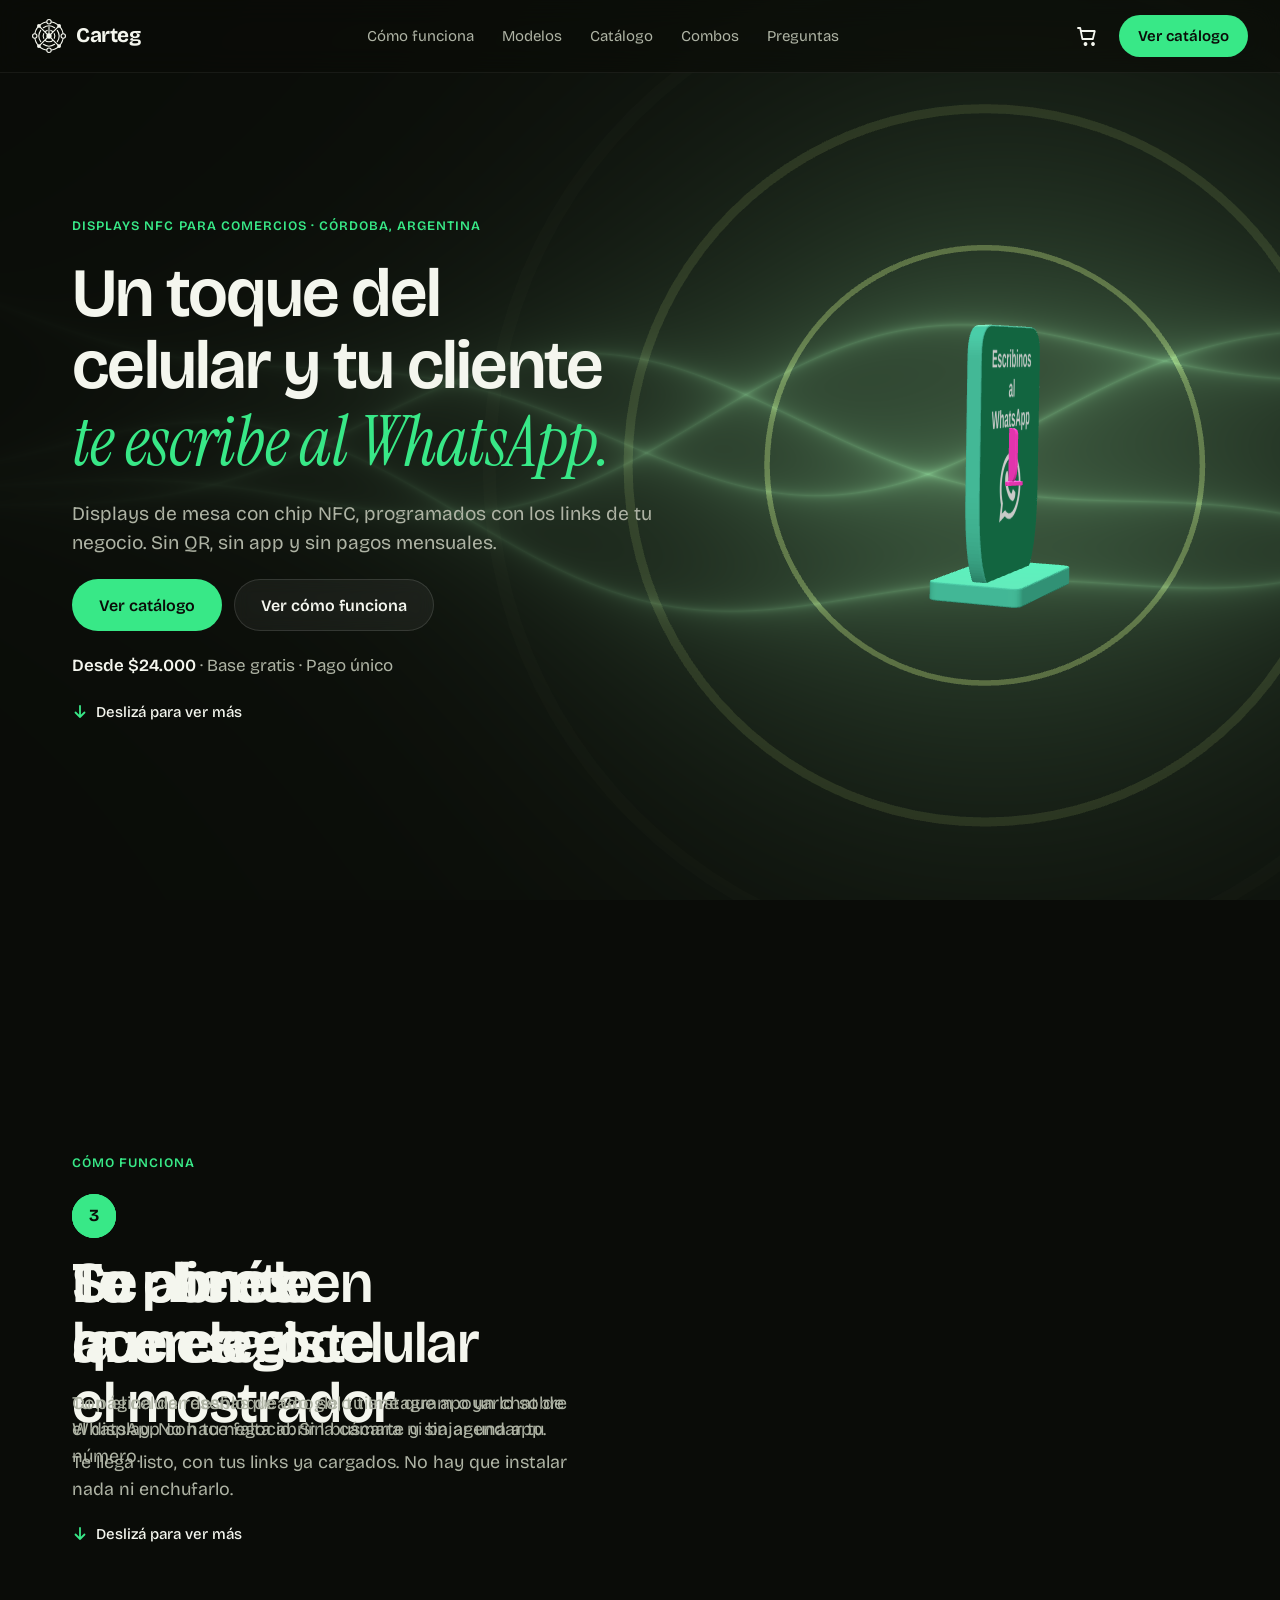
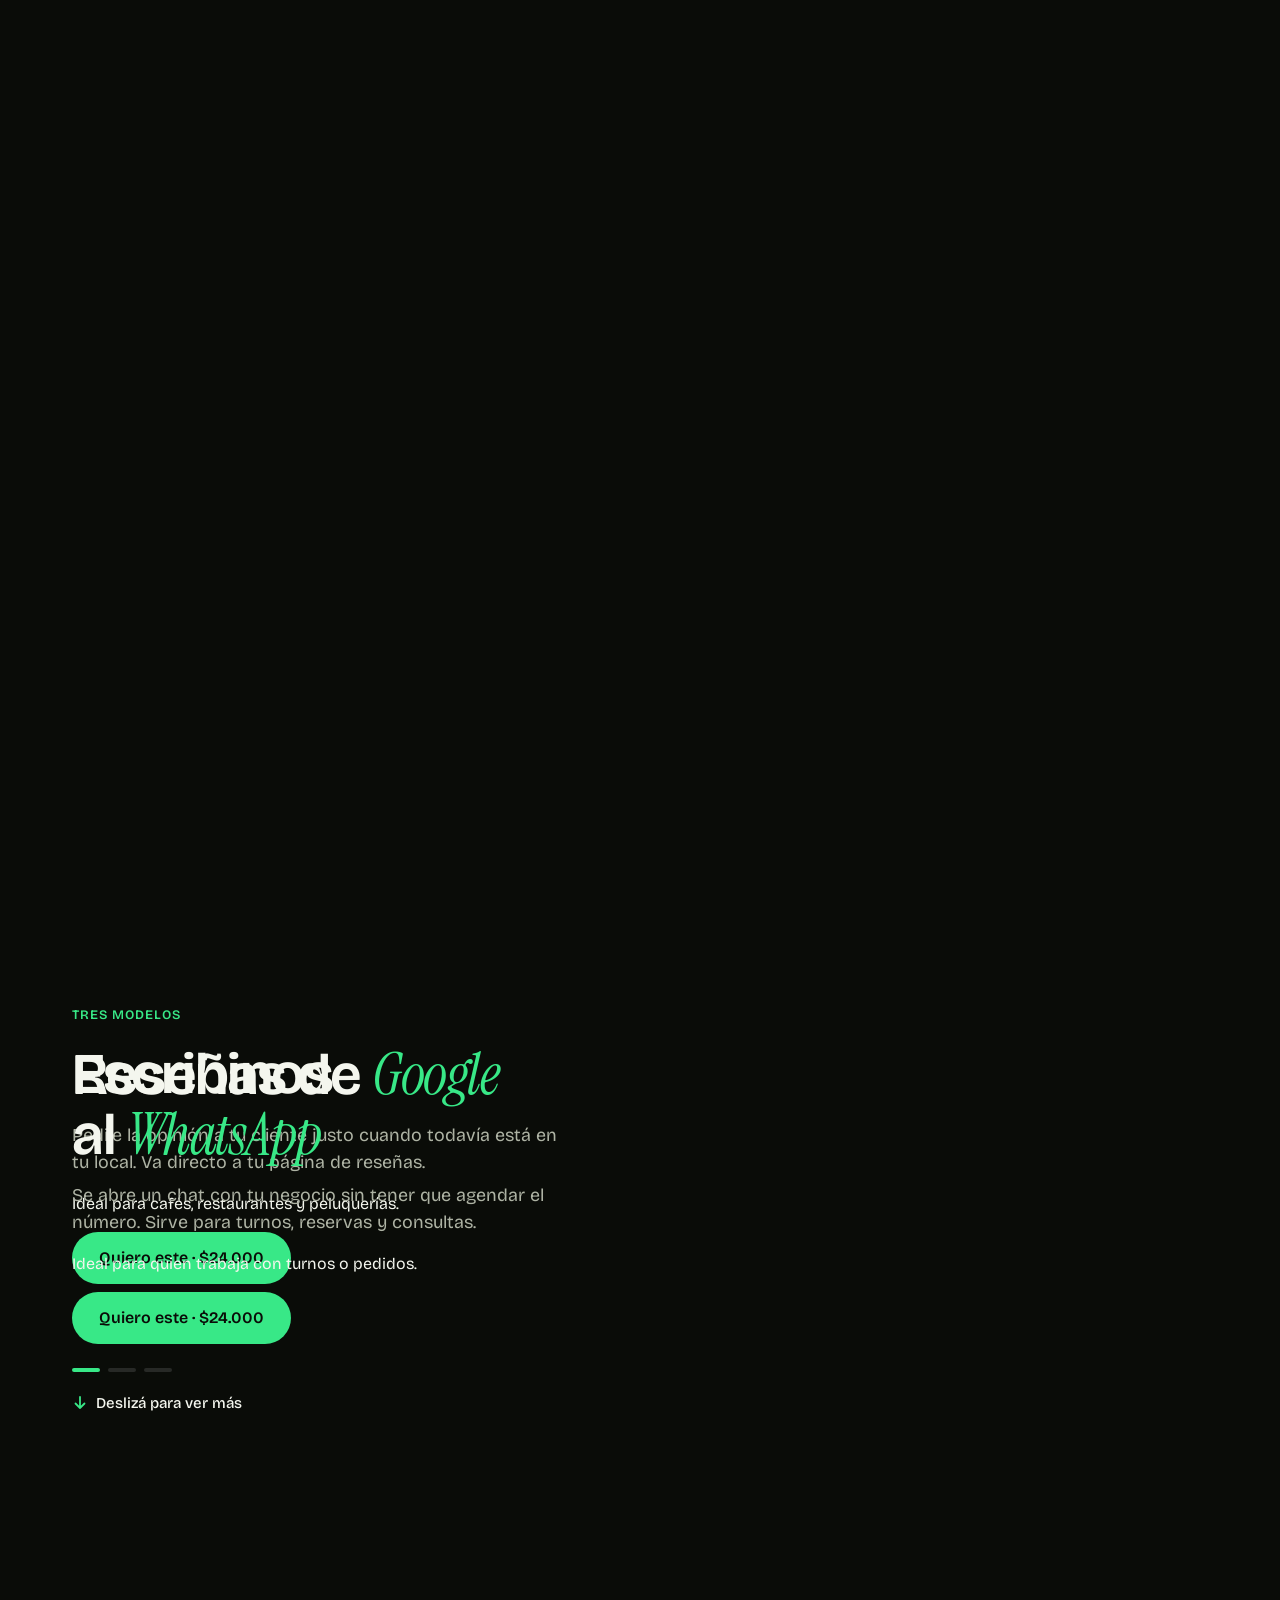
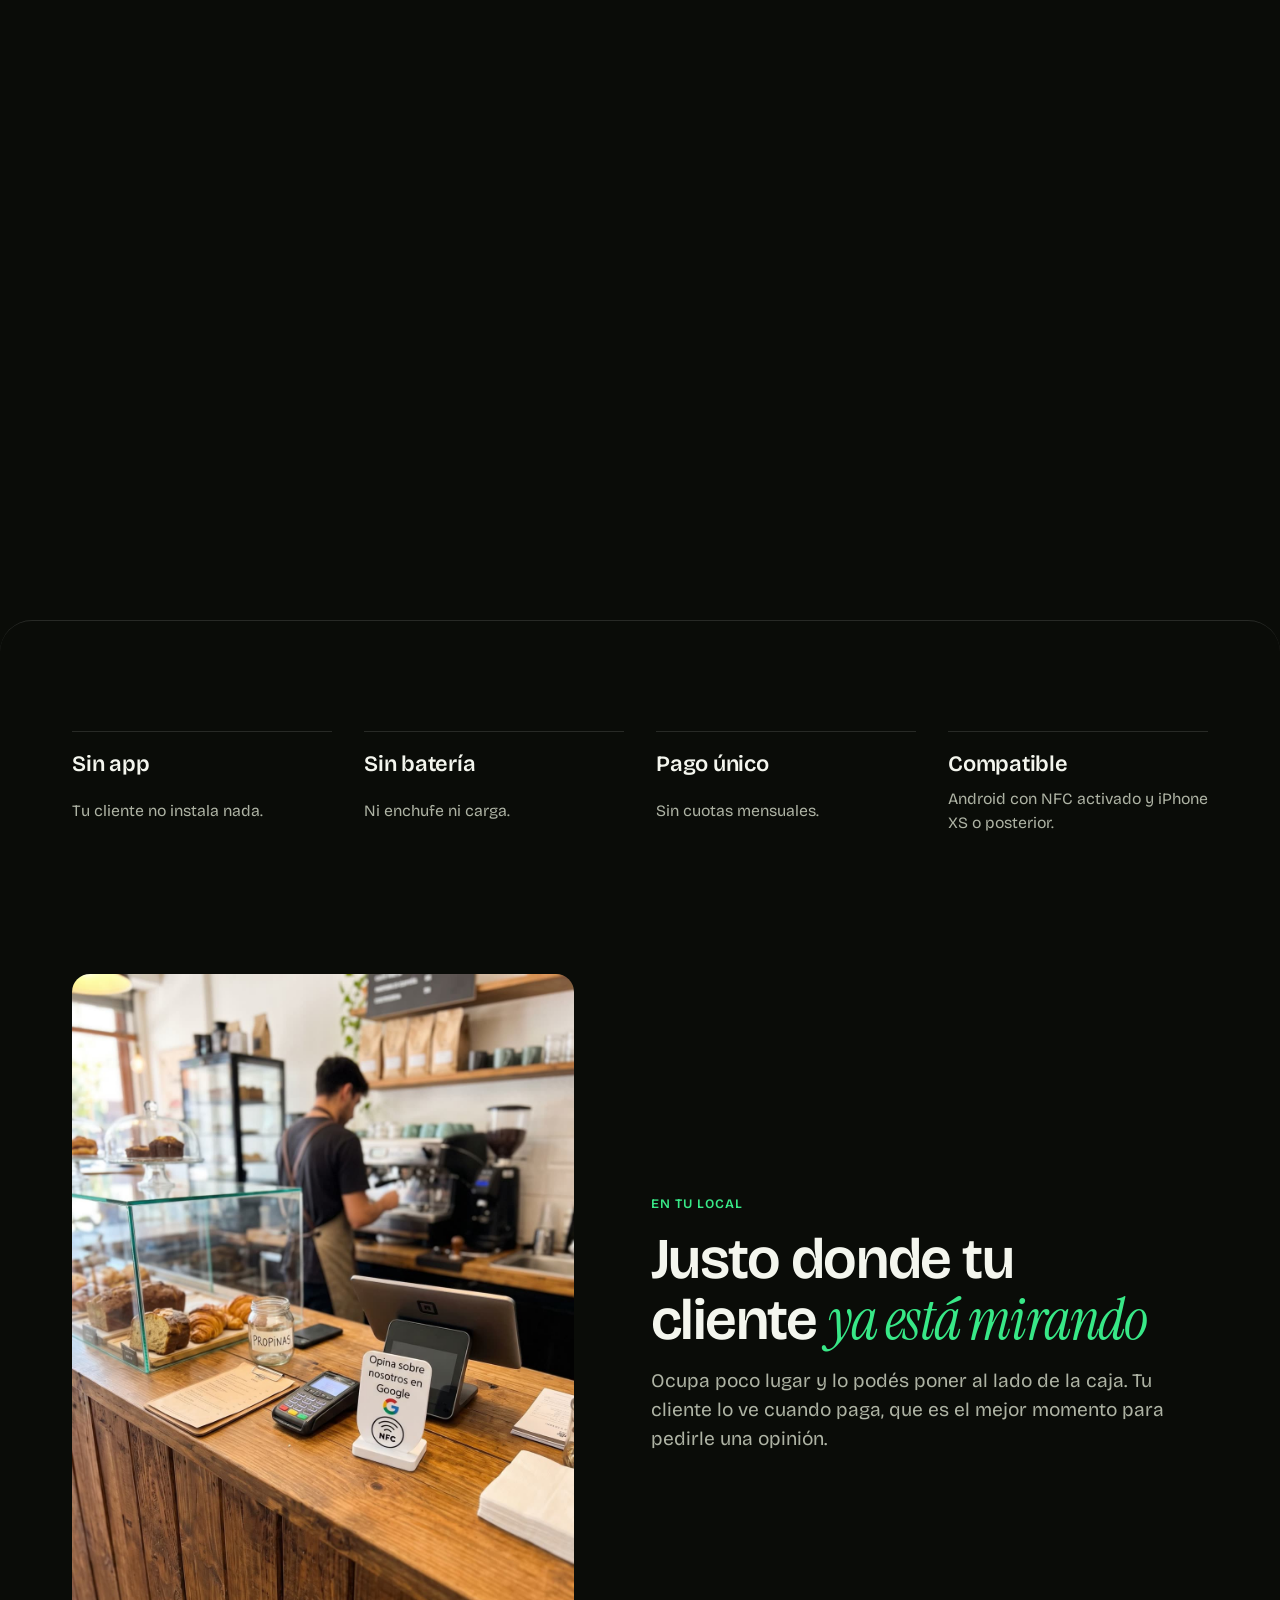
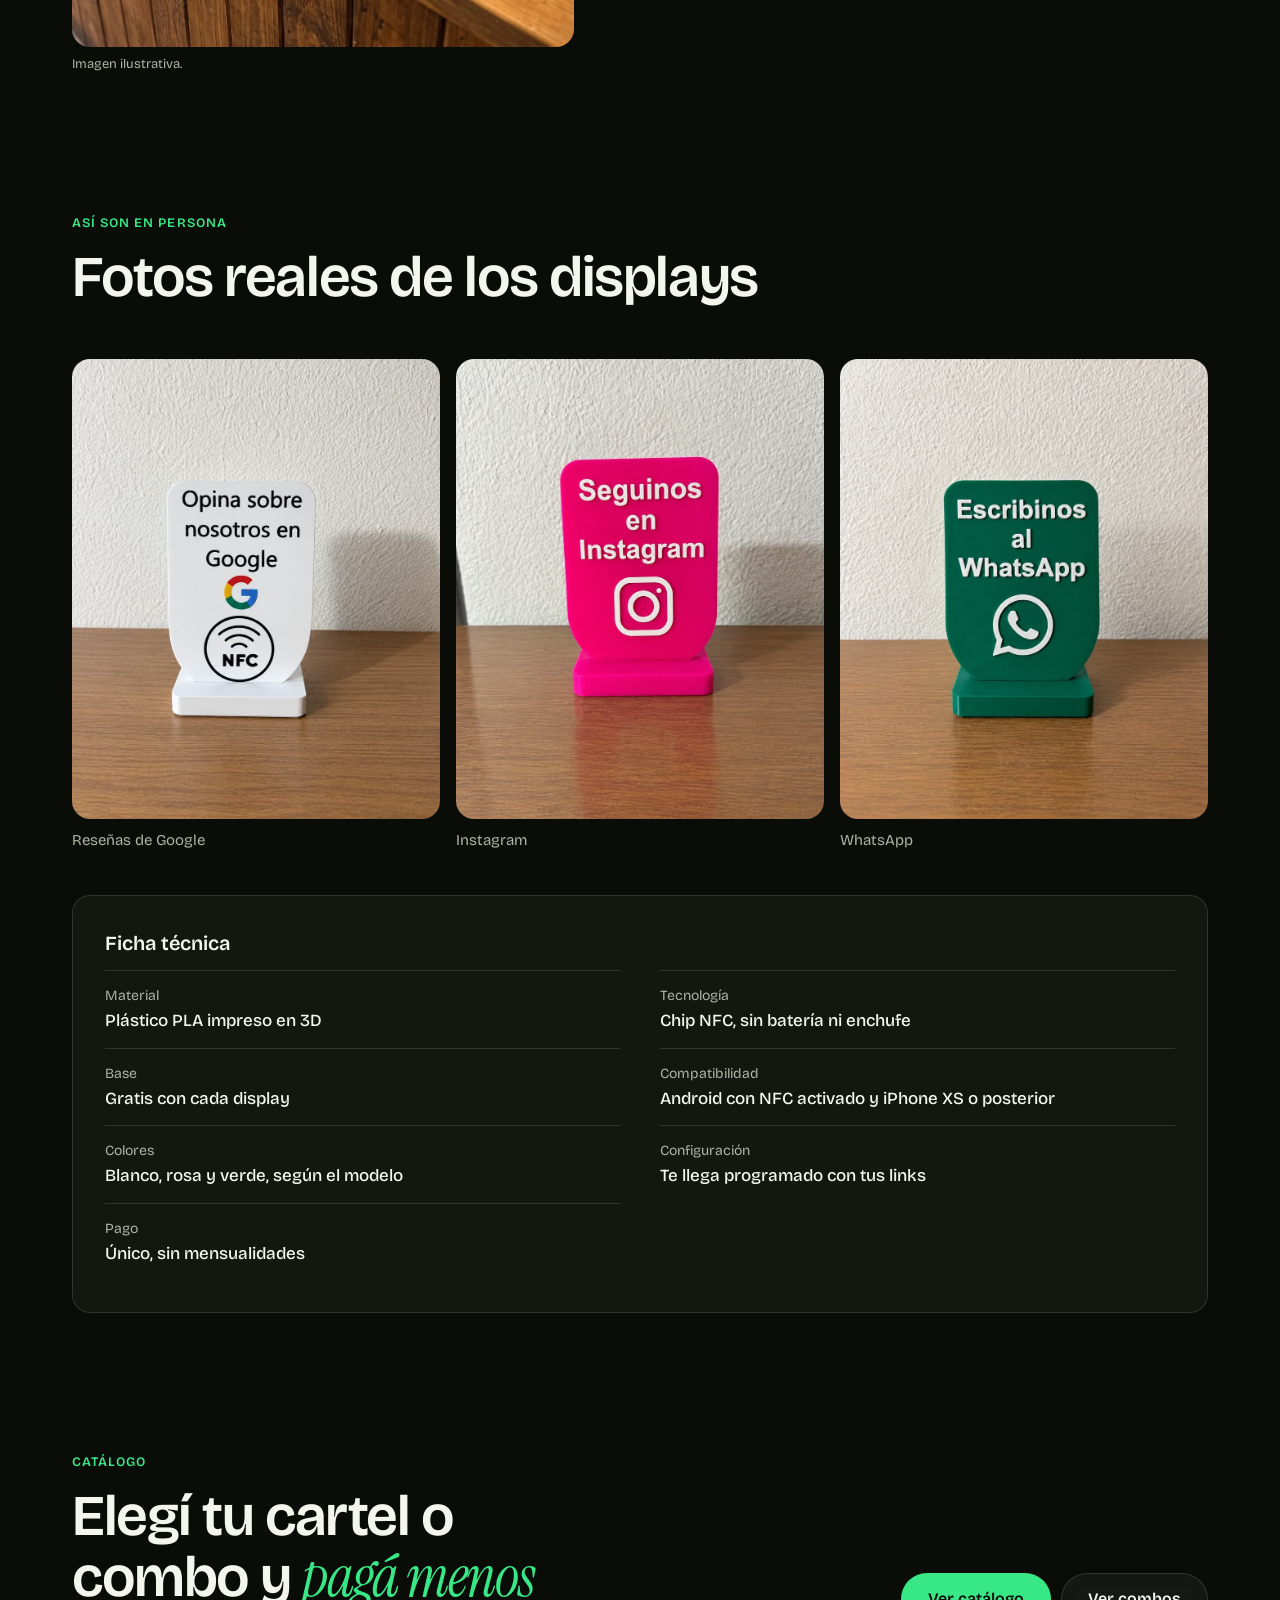
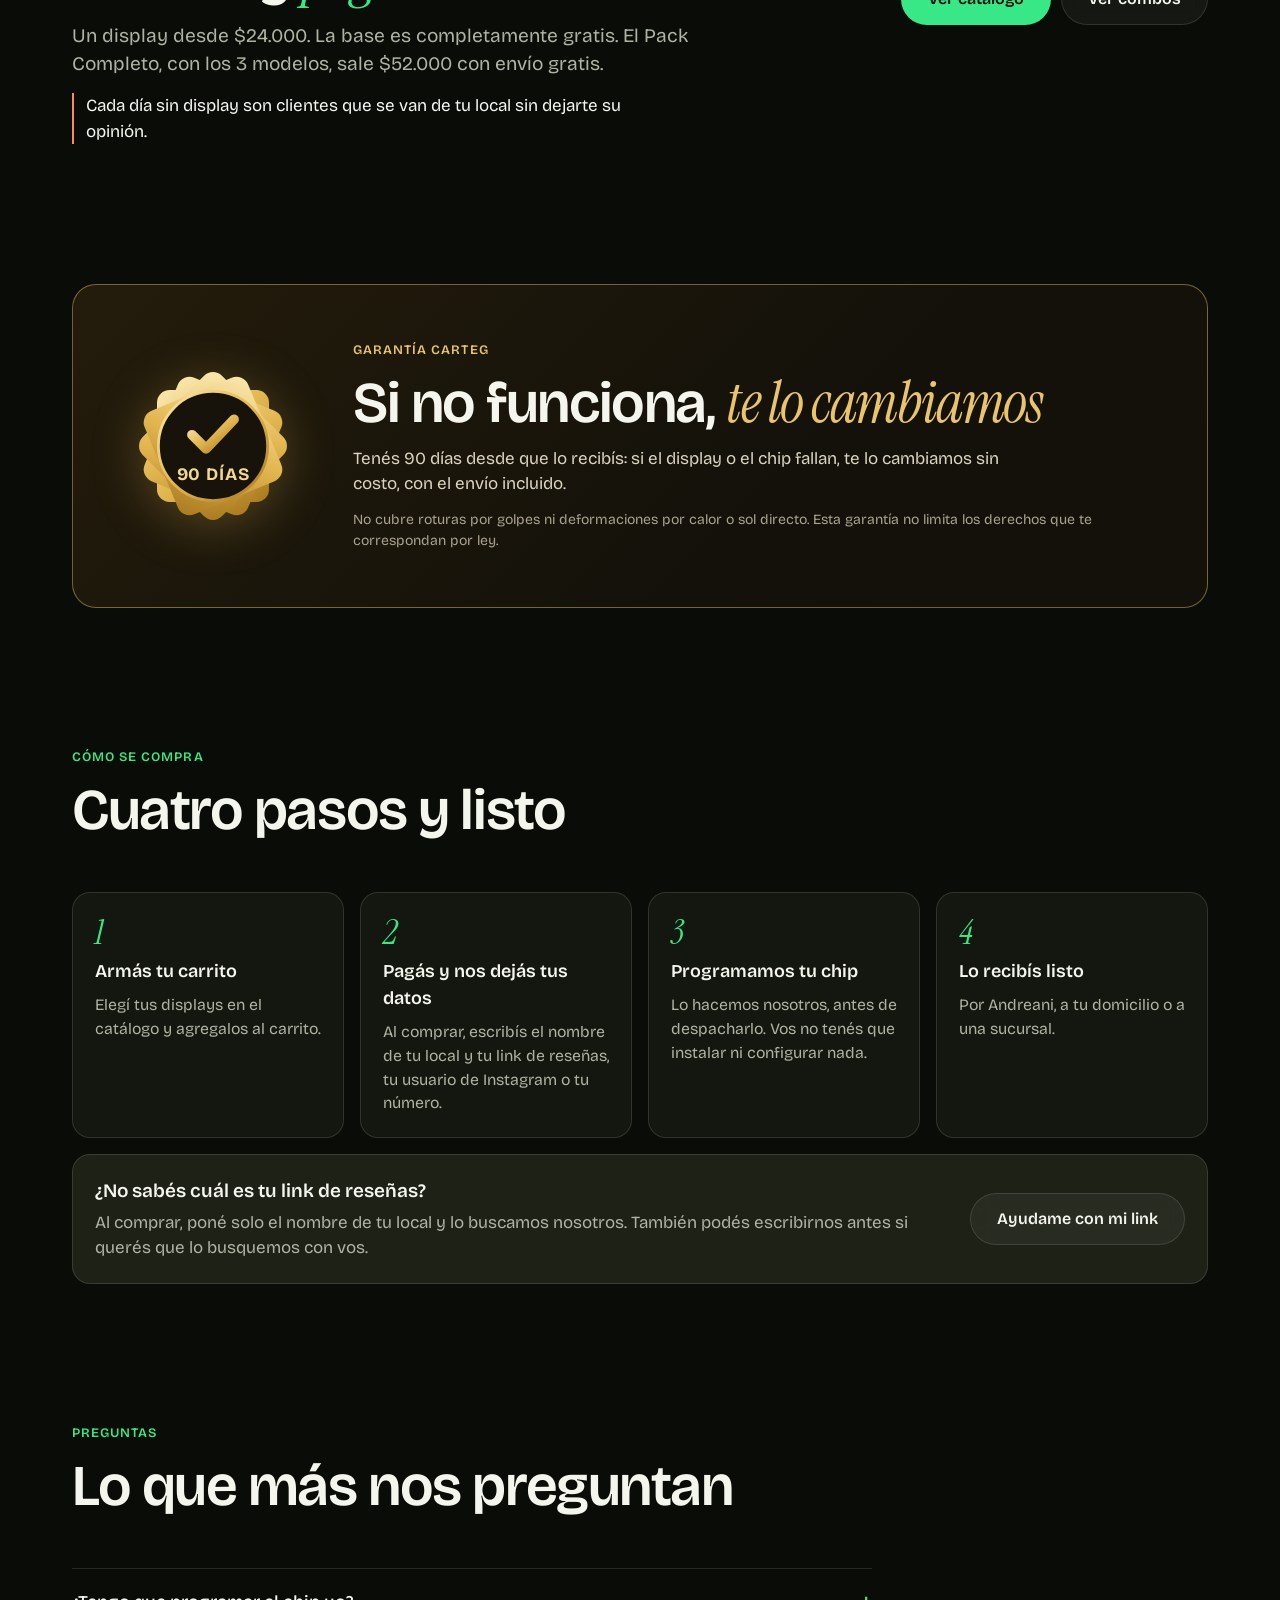
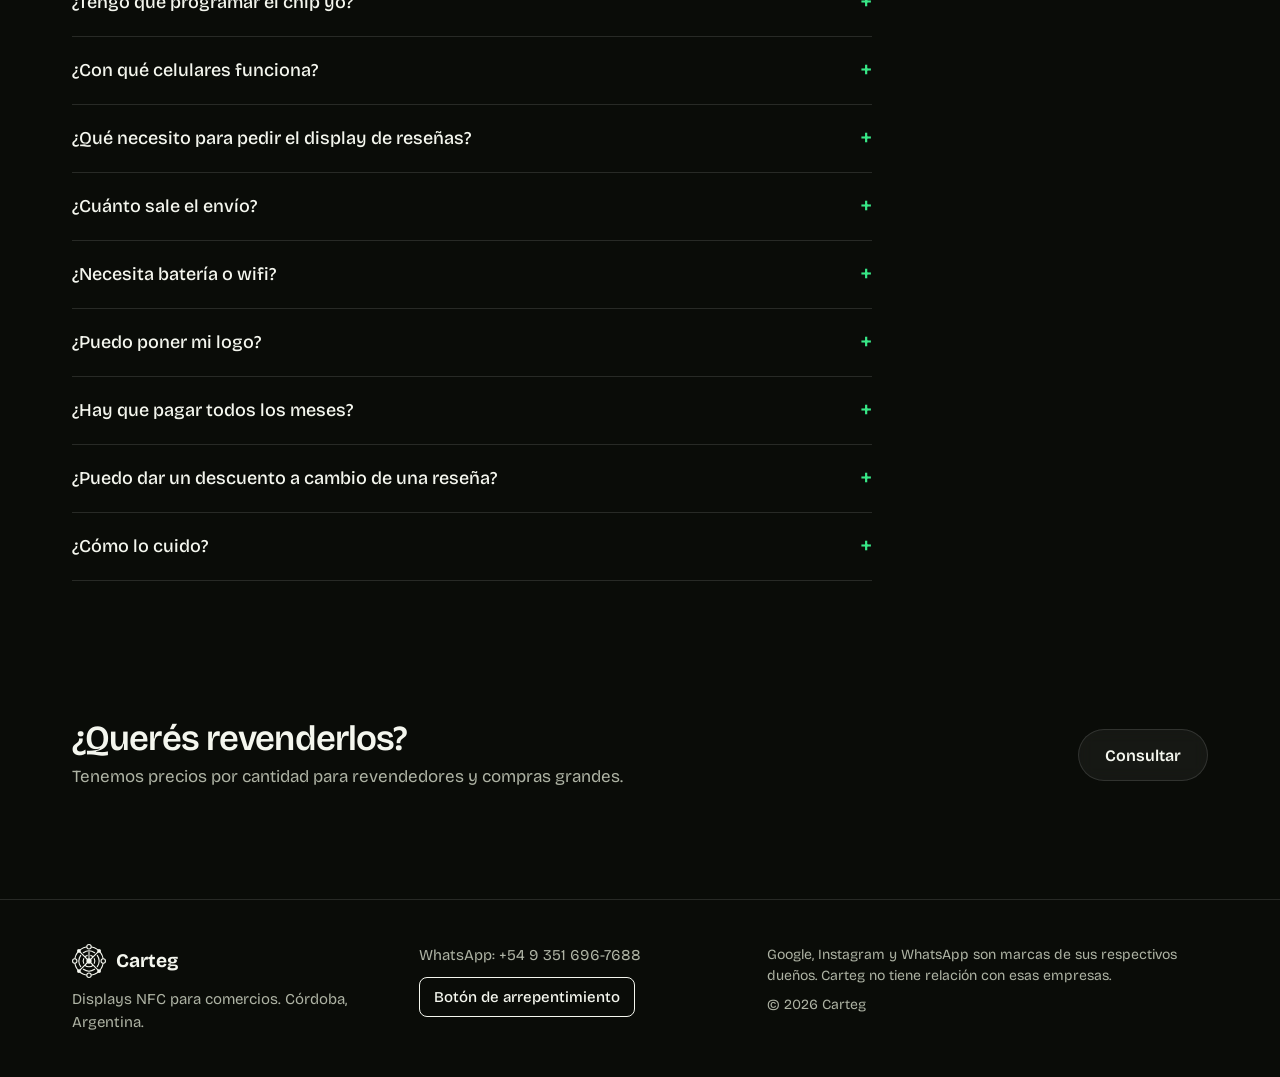
==== index.html @ 19870e94 "Cambios 1" ====
<!DOCTYPE html>
<html lang="es-AR">
<head>
    <meta charset="UTF-8">
    <meta name="viewport" content="width=device-width, initial-scale=1">
    <title>Carteg | Displays NFC para comercios</title>
    <meta name="description" content="Displays de mesa con chip NFC para comercios. Tus clientes acercan el celular y te dejan una reseña en Google, te siguen en Instagram o te escriben por WhatsApp. Sin QR, sin app y sin pagos mensuales.">
    <meta property="og:title" content="Carteg | Displays NFC para comercios">
    <meta property="og:description" content="Un toque del celular y tu cliente te deja una reseña, te sigue o te escribe.">
    <meta property="og:image" content="https://carteg.vercel.app/assets/google.jpg?v=2">
    <meta name="theme-color" content="#0a0c08">
    <link rel="icon" href="assets/favicon.svg" type="image/svg+xml">
    <link rel="preconnect" href="https://fonts.googleapis.com">
    <link rel="preconnect" href="https://fonts.gstatic.com" crossorigin>
    <link href="https://fonts.googleapis.com/css2?family=Bricolage+Grotesque:opsz,wght@12..96,400..700&family=Instrument+Serif:ital@1&display=swap" rel="stylesheet">
    <link rel="stylesheet" href="styles.css?v=16">
    <script>document.documentElement.classList.add('js');</script>
</head>
<body>

    <svg width="0" height="0" style="position:absolute" aria-hidden="true">
        <symbol id="carteg" viewBox="0 0 620 620">
            <g fill="none" stroke="currentColor" stroke-width="20" stroke-linecap="round">
                <circle cx="310" cy="310" r="260"/>
                <path d="M207 159A183 183 0 0 1 413 159M461 207A183 183 0 0 1 461 413M413 461A183 183 0 0 1 207 461M159 413A183 183 0 0 1 159 207"/>
                <path stroke-linecap="butt" d="M285 207A106 106 0 0 0 233 237M335 207A106 106 0 0 1 387 237M404 262A106 106 0 0 1 404 358M387 383A106 106 0 0 1 233 383M216 358A106 106 0 0 1 216 262"/>
                <path d="M310 310V140M310 310L126 126M310 310L494 126M310 310L126 494M310 310L494 494"/>
            </g>
            <g fill="currentColor">
                <circle cx="310" cy="310" r="48"/>
                <circle cx="126" cy="126" r="35"/>
                <circle cx="494" cy="126" r="35"/>
                <circle cx="126" cy="494" r="35"/>
                <circle cx="494" cy="494" r="35"/>
            </g>
            <g fill="#0a0c08" stroke="currentColor" stroke-width="20">
                <circle cx="310" cy="50" r="40"/>
                <circle cx="570" cy="310" r="40"/>
                <circle cx="310" cy="570" r="40"/>
                <circle cx="50" cy="310" r="40"/>
            </g>
        </symbol>
    </svg>

    <canvas id="scene" aria-hidden="true"></canvas>

    <header class="nav">
        <a href="#top" class="brand" aria-label="Carteg, ir al inicio">
            <svg class="brand-mark"><use href="#carteg"/></svg>
            <span>Carteg</span>
        </a>
        <nav class="nav-links" aria-label="Principal">
            <a href="#como-funciona">Cómo funciona</a>
            <a href="#modelos">Modelos</a>
            <a href="catalogo.html">Catálogo</a>
            <a href="catalogo.html#combos">Combos</a>
            <a href="#preguntas">Preguntas</a>
        </nav>
        <a href="catalogo.html" class="btn btn-small">Ver catálogo</a>
    </header>

    <main>
        <section id="top" class="hero">
            <div class="wrap hero-grid">
                <div class="hero-copy">
                    <p class="eyebrow">Displays NFC para comercios · Córdoba, Argentina</p>
                    <h1>
                        Un toque del celular y tu cliente
                        <span class="rotator" aria-live="off">
                            <em class="is-active">te deja una reseña.</em>
                            <em>te sigue en Instagram.</em>
                            <em>te escribe al WhatsApp.</em>
                        </span>
                    </h1>
                    <p class="lead">Displays de mesa con chip NFC, programados con los links de tu negocio. Sin QR, sin app y sin pagos mensuales.</p>
                    <div class="hero-actions">
                        <a href="catalogo.html" class="btn">Ver catálogo</a>
                        <a href="#como-funciona" class="btn btn-ghost">Ver cómo funciona</a>
                    </div>
                    <p class="hero-price"><strong>Desde $24.000</strong> · Base gratis · Pago único</p>
                    <a href="#como-funciona" class="scroll-hint"><svg viewBox="0 0 16 16" width="16" height="16" aria-hidden="true"><path d="M8 2v11M3.5 8.5 8 13l4.5-4.5" fill="none" stroke="currentColor" stroke-width="1.8" stroke-linecap="round" stroke-linejoin="round"/></svg><span>Deslizá para ver más</span></a>
                </div>
                <img class="fallback hero-fallback" src="assets/google.jpg?v=2" alt="Display NFC para pedir reseñas en Google">
            </div>
        </section>

        <section id="como-funciona" class="scrolly scrolly-how">
            <div class="stage">
                <div class="wrap stage-inner">
                    <p class="eyebrow">Cómo funciona</p>
                    <div class="panels" data-panels="how">
                        <article class="panel is-active">
                            <span class="step-number">1</span>
                            <h2>Lo ponés en la mesa o el mostrador</h2>
                            <p>Te llega listo, con tus links ya cargados. No hay que instalar nada ni enchufarlo.</p>
                        </article>
                        <article class="panel">
                            <span class="step-number">2</span>
                            <h2>Tu cliente acerca el celular</h2>
                            <p>Con el celular desbloqueado, solo tiene que apoyarlo sobre el display. No hace falta abrir la cámara ni bajar una app.</p>
                        </article>
                        <article class="panel">
                            <span class="step-number">3</span>
                            <h2>Se abre lo que elegiste</h2>
                            <p>Tu página de reseñas de Google, tu Instagram o un chat de WhatsApp con tu negocio. Sin buscarte y sin agendar tu número.</p>
                        </article>
                    </div>
                    <p class="scroll-hint" data-hint="how"><svg viewBox="0 0 16 16" width="16" height="16" aria-hidden="true"><path d="M8 2v11M3.5 8.5 8 13l4.5-4.5" fill="none" stroke="currentColor" stroke-width="1.8" stroke-linecap="round" stroke-linejoin="round"/></svg><span>Deslizá para ver más</span></p>
                </div>
            </div>
        </section>

        <section id="modelos" class="scrolly scrolly-models">
            <div class="stage">
                <div class="wrap stage-inner">
                    <p class="eyebrow">Tres modelos</p>
                    <div class="panels" data-panels="models">
                        <article class="panel is-active">
                            <h2>Reseñas de <em>Google</em></h2>
                            <p>Pedile la opinión a tu cliente justo cuando todavía está en tu local. Va directo a tu página de reseñas.</p>
                            <p class="fit">Ideal para cafés, restaurantes y peluquerías.</p>
                            <img class="fallback" src="assets/google.jpg?v=2" alt="Display de reseñas de Google" loading="lazy">
                            <a class="btn" href="producto-google.html">Quiero este · $24.000</a>
                        </article>
                        <article class="panel">
                            <h2>Seguinos en <em>Instagram</em></h2>
                            <p>Quien pasó por tu local te sigue en un toque y después ve tus novedades y promos.</p>
                            <p class="fit">Ideal para locales de ropa, estética y gastronomía.</p>
                            <img class="fallback" src="assets/instagram.jpg?v=2" alt="Display para seguir en Instagram" loading="lazy">
                            <a class="btn" href="producto-instagram.html">Quiero este · $24.000</a>
                        </article>
                        <article class="panel">
                            <h2>Escribinos al <em>WhatsApp</em></h2>
                            <p>Se abre un chat con tu negocio sin tener que agendar el número. Sirve para turnos, reservas y consultas.</p>
                            <p class="fit">Ideal para quien trabaja con turnos o pedidos.</p>
                            <img class="fallback" src="assets/whatsapp.jpg?v=2" alt="Display para escribir por WhatsApp" loading="lazy">
                            <a class="btn" href="producto-whatsapp.html">Quiero este · $24.000</a>
                        </article>
                    </div>
                    <div class="dots" aria-hidden="true"><i class="is-active"></i><i></i><i></i></div>
                    <p class="scroll-hint" data-hint="models"><svg viewBox="0 0 16 16" width="16" height="16" aria-hidden="true"><path d="M8 2v11M3.5 8.5 8 13l4.5-4.5" fill="none" stroke="currentColor" stroke-width="1.8" stroke-linecap="round" stroke-linejoin="round"/></svg><span>Deslizá para ver más</span></p>
                </div>
            </div>
        </section>

        <div class="solid">
            <section class="facts wrap reveal" aria-label="Lo más importante">
                <div><strong>Sin app</strong><span>Tu cliente no instala nada.</span></div>
                <div><strong>Sin batería</strong><span>Ni enchufe ni carga.</span></div>
                <div><strong>Pago único</strong><span>Sin cuotas mensuales.</span></div>
                <div><strong>Compatible</strong><span>Android con NFC activado y iPhone XS o posterior.</span></div>
            </section>

            <section class="in-place wrap">
                <figure class="reveal">
                    <img src="assets/mostrador.jpg" alt="Display de reseñas de Google sobre el mostrador de un café, al lado del posnet" loading="lazy" width="1200" height="1608">
                    <figcaption>Imagen ilustrativa.</figcaption>
                </figure>
                <div class="in-place-copy reveal">
                    <p class="eyebrow">En tu local</p>
                    <h2>Justo donde tu cliente <em>ya está mirando</em></h2>
                    <p class="lead">Ocupa poco lugar y lo podés poner al lado de la caja. Tu cliente lo ve cuando paga, que es el mejor momento para pedirle una opinión.</p>
                </div>
            </section>

            <section class="photos wrap">
                <div class="section-head reveal">
                    <p class="eyebrow">Así son en persona</p>
                    <h2>Fotos reales de los displays</h2>
                </div>
                <div class="photo-grid">
                    <figure class="reveal"><a href="producto-google.html"><img src="assets/google.jpg?v=2" alt="Display blanco: Opina sobre nosotros en Google" loading="lazy"><figcaption>Reseñas de Google</figcaption></a></figure>
                    <figure class="reveal"><a href="producto-instagram.html"><img src="assets/instagram.jpg?v=2" alt="Display rosa: Seguinos en Instagram" loading="lazy"><figcaption>Instagram</figcaption></a></figure>
                    <figure class="reveal"><a href="producto-whatsapp.html"><img src="assets/whatsapp.jpg?v=2" alt="Display verde: Escribinos al WhatsApp" loading="lazy"><figcaption>WhatsApp</figcaption></a></figure>
                </div>

                <div class="specs reveal">
                    <h3>Ficha técnica</h3>
                    <dl>
                        <div><dt>Material</dt><dd>Plástico PLA impreso en 3D</dd></div>
                        <div><dt>Tecnología</dt><dd>Chip NFC, sin batería ni enchufe</dd></div>
                        <div><dt>Base</dt><dd>Gratis con cada display</dd></div>
                        <div><dt>Compatibilidad</dt><dd>Android con NFC activado y iPhone XS o posterior</dd></div>
                        <div><dt>Colores</dt><dd>Blanco, rosa y verde, según el modelo</dd></div>
                        <div><dt>Configuración</dt><dd>Te llega programado con tus links</dd></div>
                        <div><dt>Pago</dt><dd>Único, sin mensualidades</dd></div>
                    </dl>
                </div>
            </section>

            <section id="precios" class="catalog-teaser wrap reveal">
                <div class="catalog-teaser-copy">
                    <p class="eyebrow">Catálogo</p>
                    <h2>Elegí tu cartel o combo y <em>pagá menos</em></h2>
                    <p class="lead">Un display desde <span data-price-plain="1"></span>. La base es completamente gratis. El Pack Completo, con los 3 modelos, sale <span data-price-plain="3"></span> con envío gratis.</p>
                    <p class="loss">Cada día sin display son clientes que se van de tu local sin dejarte su opinión.</p>
                </div>
                <div class="catalog-teaser-actions">
                    <a class="btn" href="catalogo.html">Ver catálogo</a>
                    <a class="btn btn-ghost" href="catalogo.html#combos">Ver combos</a>
                </div>
            </section>

            <section id="garantia" class="guarantee wrap reveal">
                <svg class="seal" viewBox="0 0 120 120" role="img" aria-label="Sello de garantía de 90 días">
                    <defs>
                        <linearGradient id="gold" x1="0" y1="0" x2="1" y2="1">
                            <stop offset="0" stop-color="#fbe9b2"/>
                            <stop offset="0.5" stop-color="#e2b64f"/>
                            <stop offset="1" stop-color="#a9781f"/>
                        </linearGradient>
                    </defs>
                    <g class="seal-star" fill="url(#gold)">
                        <rect x="20" y="20" width="80" height="80" rx="9"/>
                        <rect x="20" y="20" width="80" height="80" rx="9" transform="rotate(22.5 60 60)"/>
                        <rect x="20" y="20" width="80" height="80" rx="9" transform="rotate(45 60 60)"/>
                        <rect x="20" y="20" width="80" height="80" rx="9" transform="rotate(67.5 60 60)"/>
                    </g>
                    <circle cx="60" cy="60" r="39" fill="#17130a" stroke="url(#gold)" stroke-width="2"/>
                    <path d="M45 52l10 10 20-21" fill="none" stroke="url(#gold)" stroke-width="7" stroke-linecap="round" stroke-linejoin="round"/>
                    <text x="60" y="84" text-anchor="middle" fill="#f4d98c" font-size="12.5" font-weight="700" letter-spacing="0.6" font-family="Bricolage Grotesque, Arial, sans-serif">90 DÍAS</text>
                </svg>
                <div class="guarantee-copy">
                    <p class="eyebrow">Garantía Carteg</p>
                    <h2>Si no funciona, <em>te lo cambiamos</em></h2>
                    <p>Tenés 90 días desde que lo recibís: si el display o el chip fallan, te lo cambiamos sin costo, con el envío incluido.</p>
                    <small>No cubre roturas por golpes ni deformaciones por calor o sol directo. Esta garantía no limita los derechos que te correspondan por ley.</small>
                </div>
            </section>

            <section class="buy wrap">
                <div class="section-head reveal">
                    <p class="eyebrow">Cómo se compra</p>
                    <h2>Cuatro pasos y listo</h2>
                </div>
                <ol class="buy-steps">
                    <li class="reveal"><strong>Armás tu carrito</strong><span>Elegí tus displays en el catálogo y agregalos al carrito.</span></li>
                    <li class="reveal"><strong>Pagás y nos dejás tus datos</strong><span>Al comprar, escribís el nombre de tu local y tu link de reseñas, tu usuario de Instagram o tu número.</span></li>
                    <li class="reveal"><strong>Programamos tu chip</strong><span>Lo hacemos nosotros, antes de despacharlo. Vos no tenés que instalar ni configurar nada.</span></li>
                    <li class="reveal"><strong>Lo recibís listo</strong><span>Por Andreani, a tu domicilio o a una sucursal.</span></li>
                </ol>

                <div class="link-help reveal">
                    <div>
                        <h3>¿No sabés cuál es tu link de reseñas?</h3>
                        <p>Al comprar, poné solo el nombre de tu local y lo buscamos nosotros. También podés escribirnos antes si querés que lo busquemos con vos.</p>
                    </div>
                    <a class="btn btn-ghost" target="_blank" rel="noopener" href="https://wa.me/5493516967688?text=Hola%20Carteg!%20Necesito%20ayuda%20para%20encontrar%20mi%20link%20de%20rese%C3%B1as.%20Mi%20local%20se%20llama%20">Ayudame con mi link</a>
                </div>
            </section>

            <section id="preguntas" class="faq wrap">
                <div class="section-head reveal">
                    <p class="eyebrow">Preguntas</p>
                    <h2>Lo que más nos preguntan</h2>
                </div>
                <div class="faq-list reveal">
                    <details>
                        <summary>¿Tengo que programar el chip yo?</summary>
                        <p>No. Nos dejás tus datos al comprar y te lo mandamos programado. Lo sacás de la caja, lo ponés en el mostrador y ya funciona.</p>
                    </details>
                    <details>
                        <summary>¿Con qué celulares funciona?</summary>
                        <p>Con Android que tenga NFC activado y con iPhone XS o posterior. El celular tiene que estar desbloqueado.</p>
                    </details>
                    <details>
                        <summary>¿Qué necesito para pedir el display de reseñas?</summary>
                        <p>Tu local tiene que tener un perfil en Google. Si no conocés el link de reseñas, lo buscamos nosotros con el nombre de tu local.</p>
                    </details>
                    <details>
                        <summary>¿Cuánto sale el envío?</summary>
                        <p>Es gratis si tu compra supera los $50.000, como en el Pack Completo. Si no, lo calculás en el carrito con tu código postal antes de pagar.</p>
                    </details>
                    <details>
                        <summary>¿Necesita batería o wifi?</summary>
                        <p>El display no necesita batería, enchufe ni wifi. El celular de tu cliente sí necesita conexión a internet para abrir el link.</p>
                    </details>
                    <details>
                        <summary>¿Puedo poner mi logo?</summary>
                        <p>Sí, a consultar. <a class="text-link" target="_blank" rel="noopener" href="https://wa.me/5493516967688?text=Hola%20Carteg!%20Quiero%20consultar%20por%20un%20display%20personalizado%20con%20mi%20logo.">Escribinos por WhatsApp</a> y te contamos las opciones.</p>
                    </details>
                    <details>
                        <summary>¿Hay que pagar todos los meses?</summary>
                        <p>No. Pagás una sola vez y el display es tuyo.</p>
                    </details>
                    <details>
                        <summary>¿Puedo dar un descuento a cambio de una reseña?</summary>
                        <p>No. Las políticas de Google no permiten ofrecer incentivos a cambio de reseñas. Pedile a todos tus clientes que opinen, sin filtrar a quién.</p>
                    </details>
                    <details>
                        <summary>¿Cómo lo cuido?</summary>
                        <p>Está impreso en 3D con plástico PLA, que se puede deformar con el calor. Evitá dejarlo al sol directo, por ejemplo en una vidriera.</p>
                    </details>
                </div>
            </section>

            <section class="resellers wrap reveal">
                <div>
                    <h2>¿Querés revenderlos?</h2>
                    <p>Tenemos precios por cantidad para revendedores y compras grandes.</p>
                </div>
                <a class="btn btn-ghost" target="_blank" rel="noopener" href="https://wa.me/5493516967688?text=Hola%20Carteg!%20Quiero%20consultar%20por%20precios%20para%20revendedores.">Consultar</a>
            </section>
        </div>
    </main>

    <footer class="footer">
        <div class="wrap footer-grid">
            <div class="footer-brand">
                <svg class="brand-mark"><use href="#carteg"/></svg>
                <strong>Carteg</strong>
                <p>Displays NFC para comercios. Córdoba, Argentina.</p>
            </div>
            <div>
                <a href="https://wa.me/5493516967688" target="_blank" rel="noopener">WhatsApp: +54 9 351 696-7688</a>
                <a class="regret" href="arrepentimiento.html">Botón de arrepentimiento</a>
            </div>
            <div class="legal">
                <p>Google, Instagram y WhatsApp son marcas de sus respectivos dueños. Carteg no tiene relación con esas empresas.</p>
                <p>© 2026 Carteg</p>
            </div>
        </div>
    </footer>

    <script src="shared.js?v=16"></script>
    <script src="cart.js?v=16"></script>
    <script src="main.js?v=16"></script>
    <script src="vendor/three.min.js"></script>
    <script src="scene.js?v=16"></script>
</body>
</html>
---- styles.css ----
:root {
    --bg: #0a0c08;
    --surface: #14170f;
    --surface-2: #1d2116;
    --line: rgba(255, 255, 255, 0.12);
    --text: #f4f6ee;
    --muted: #aeb3a4;
    --accent: #c9f73a;
    --on-accent: #0a0c08;
    --gold: #e9c46a;
    --gold-line: rgba(233, 196, 106, 0.45);
    --radius: 18px;
    --sans: 'Bricolage Grotesque', 'Segoe UI', Roboto, Arial, sans-serif;
    --serif: 'Instrument Serif', Georgia, serif;
}

html[data-model="instagram"] { --accent: #ff4fb0; }
html[data-model="whatsapp"] { --accent: #38e887; }

* { box-sizing: border-box; }

html { scroll-behavior: smooth; scroll-padding-top: 84px; background: var(--bg); }

body {
    margin: 0;
    font-family: var(--sans);
    font-size: 1.0625rem;
    line-height: 1.5;
    color: var(--text);
    background: var(--bg);
    overflow-x: clip;
}

img { display: block; max-width: 100%; }
a { color: inherit; text-decoration: none; }
h1, h2, p { margin: 0; }
h1, h2 { font-weight: 600; letter-spacing: -0.025em; line-height: 1.04; text-wrap: balance; }
h2 { font-size: clamp(2.1rem, 4.6vw, 3.6rem); }

em {
    font-family: var(--serif);
    font-style: italic;
    font-weight: 400;
    color: var(--accent);
    transition: color 0.6s ease;
}

:focus-visible { outline: 2px solid var(--accent); outline-offset: 3px; }

.wrap { width: min(1200px, 100%); margin-inline: auto; padding-inline: 32px; }

.eyebrow {
    font-size: 0.8125rem;
    font-weight: 600;
    letter-spacing: 0.08em;
    text-transform: uppercase;
    color: var(--accent);
    transition: color 0.6s ease;
}

.lead { font-size: clamp(1.0625rem, 1.5vw, 1.25rem); color: var(--muted); max-width: 34em; }

/* Botones */
.btn {
    display: inline-flex;
    align-items: center;
    justify-content: center;
    min-height: 52px;
    padding: 0 26px;
    border: 1px solid transparent;
    border-radius: 999px;
    font: 600 1rem var(--sans);
    color: var(--on-accent);
    background: var(--accent);
    cursor: pointer;
    transition: background-color 0.6s ease, transform 0.2s ease, box-shadow 0.2s ease;
}
.btn:hover { transform: translateY(-2px); box-shadow: 0 10px 34px -10px var(--accent); }
.btn-ghost { color: var(--text); background: rgba(255, 255, 255, 0.05); border-color: var(--line); backdrop-filter: blur(8px); }
.btn-ghost:hover { background: rgba(255, 255, 255, 0.1); box-shadow: none; }
.btn-small { min-height: 42px; padding: 0 18px; font-size: 0.9375rem; }
.btn-wide { width: 100%; }

/* Navegación */
.nav {
    position: fixed;
    inset: 0 0 auto;
    z-index: 20;
    display: flex;
    align-items: center;
    justify-content: space-between;
    gap: 24px;
    padding: 14px 32px;
    background: rgba(10, 12, 8, 0.62);
    backdrop-filter: blur(14px);
    -webkit-backdrop-filter: blur(14px);
    border-bottom: 1px solid rgba(255, 255, 255, 0.06);
}
.brand { display: flex; align-items: center; gap: 10px; font-size: 1.3rem; font-weight: 700; letter-spacing: -0.02em; }
.brand-mark { width: 34px; height: 34px; color: var(--text); }
.nav-links { display: flex; gap: 28px; font-size: 0.9375rem; color: var(--muted); }
.nav-links a { transition: color 0.2s ease; }
.nav-links a:hover { color: var(--text); }

/* Escena 3D */
#scene { position: fixed; inset: 0; z-index: 0; width: 100%; height: 100%; display: block; }
.no3d #scene { display: none; }
main, .footer { position: relative; z-index: 1; }
.fallback { display: none; }
.no3d .fallback { display: block; }

/* Portada */
.hero { position: relative; min-height: 100svh; display: flex; align-items: center; padding-block: 96px 56px; }
.hero-grid { display: grid; grid-template-columns: minmax(0, 1fr) minmax(0, 0.8fr); gap: 32px; align-items: center; }
.hero-copy { display: grid; gap: 22px; justify-items: start; }
h1 { font-size: clamp(2.5rem, 5.4vw, 4.6rem); }
.rotator { display: grid; margin-top: 0.06em; }
.rotator em { grid-area: 1 / 1; letter-spacing: -0.01em; }
.rotator em:not(:first-child) { display: none; }
.js .rotator em:not(:first-child) { display: inline; }
.js .rotator em {
    opacity: 0;
    transform: translateY(0.5em);
    transition: opacity 0.2s ease, transform 0.2s ease, color 0.6s ease;
}
.js .rotator em.is-active {
    opacity: 1;
    transform: none;
    transition: opacity 0.4s ease 0.2s, transform 0.4s ease 0.2s, color 0.6s ease;
}
.hero-actions { display: flex; flex-wrap: wrap; gap: 12px; }
.hero-price { color: var(--muted); }
.hero-price strong { color: var(--text); font-weight: 600; }
.hero-fallback { border-radius: var(--radius); max-height: 70vh; justify-self: center; }

.scroll-hint {
    display: inline-flex;
    align-items: center;
    gap: 8px;
    color: var(--text);
    font-size: 0.9375rem;
    font-weight: 500;
    transition: opacity 0.3s ease;
}
.scroll-hint svg { flex: none; color: var(--accent); animation: hint 1.6s ease-in-out infinite; }
.scroll-hint.is-hidden { opacity: 0; }
@keyframes hint { 0%, 100% { transform: translateY(-2px); } 50% { transform: translateY(4px); } }

/* Secciones con scroll fijo */
.scrolly-how { height: 340vh; }
.scrolly-models { height: 340vh; }
.stage { position: sticky; top: 0; height: 100svh; display: flex; align-items: center; overflow: hidden; }
.stage-inner { display: grid; gap: 20px; align-content: center; }
.panels { display: grid; width: min(500px, 100%); }
.panel {
    grid-area: 1 / 1;
    display: grid;
    gap: 16px;
    justify-items: start;
    align-content: start;
    opacity: 0;
    transform: translateY(28px);
    visibility: hidden;
    transition: opacity 0.45s ease, transform 0.45s ease, visibility 0.45s;
}
.panel.is-active { opacity: 1; transform: none; visibility: visible; }
.panel p { color: var(--muted); font-size: clamp(1.0625rem, 1.4vw, 1.1875rem); }
.panel .fit { color: var(--text); font-size: 1rem; }
.panel img.fallback { max-height: 34vh; border-radius: var(--radius); }
.step-number {
    display: grid;
    place-items: center;
    width: 44px;
    height: 44px;
    border-radius: 50%;
    font-weight: 700;
    color: var(--on-accent);
    background: var(--accent);
    transition: background-color 0.6s ease;
}
.dots { display: flex; gap: 8px; margin-top: 4px; }
.dots i { width: 28px; height: 4px; border-radius: 4px; background: var(--line); transition: background-color 0.3s ease; }
.dots i.is-active { background: var(--accent); }

/* Bloque sólido, tapa la escena */
.solid {
    position: relative;
    display: grid;
    gap: clamp(80px, 11vw, 140px);
    padding-block: clamp(64px, 9vw, 110px);
    background: var(--bg);
    border-radius: 32px 32px 0 0;
    border-top: 1px solid var(--line);
}
.section-head { display: grid; gap: 14px; margin-bottom: clamp(32px, 4vw, 52px); }

.reveal { opacity: 1; }
.js .reveal { opacity: 0; transform: translateY(26px); transition: opacity 0.7s ease, transform 0.7s cubic-bezier(0.2, 0.7, 0.2, 1); }
.js .reveal.is-in { opacity: 1; transform: none; }

/* Datos */
.facts { display: grid; grid-template-columns: repeat(4, minmax(0, 1fr)); gap: 32px; }
.facts div { display: grid; gap: 6px; padding-top: 16px; border-top: 1px solid var(--line); }
.facts strong { font-size: 1.375rem; font-weight: 600; letter-spacing: -0.01em; }
.facts span { color: var(--muted); font-size: 0.9875rem; }

/* Fotos */
.photo-grid { display: grid; grid-template-columns: repeat(3, minmax(0, 1fr)); gap: 16px; }
.photo-grid figure { margin: 0; }
.photo-grid img { width: 100%; aspect-ratio: 4 / 5; object-fit: cover; border-radius: var(--radius); transition: transform 0.5s ease; }
.photo-grid figure:hover img { transform: scale(1.015); }
.photo-grid figcaption { margin-top: 10px; color: var(--muted); font-size: 0.9375rem; }

/* Ficha técnica */
.specs { margin-top: clamp(28px, 4vw, 44px); padding: clamp(20px, 3vw, 32px); border: 1px solid var(--line); border-radius: var(--radius); background: var(--surface); }
.specs h3 { margin: 0 0 12px; font-size: 1.25rem; font-weight: 600; }
.specs dl { display: grid; grid-template-columns: repeat(2, minmax(0, 1fr)); gap: 0 40px; margin: 0; }
.specs dl > div { display: grid; gap: 2px; padding: 14px 0; border-top: 1px solid var(--line); }
.specs dt { color: var(--muted); font-size: 0.875rem; }
.specs dd { margin: 0; font-weight: 500; }

/* Configurador */
.pack-grid { display: grid; grid-template-columns: minmax(0, 1.5fr) minmax(0, 1fr); gap: 20px; align-items: start; }


.summary { position: sticky; top: 92px; display: grid; gap: 10px; padding: 24px; border: 1px solid var(--line); border-radius: var(--radius); background: var(--surface); }
.summary-label { color: var(--muted); }
.summary-total { font-size: clamp(2.6rem, 5vw, 3.6rem); font-weight: 600; letter-spacing: -0.03em; line-height: 1; font-variant-numeric: tabular-nums; }
.summary-old { margin-bottom: -6px; color: var(--muted); font-size: 1.125rem; font-variant-numeric: tabular-nums; }
.summary-old[hidden] { display: none; }
.summary-old s { text-decoration-color: #ff8a7a; text-decoration-thickness: 2px; }
.sr-only { position: absolute; width: 1px; height: 1px; overflow: hidden; clip-path: inset(50%); white-space: nowrap; }
.stock { display: grid; gap: 8px; margin-bottom: 8px; padding: 12px 14px; border: 1px solid rgba(255, 138, 92, 0.5); border-radius: 12px; background: rgba(255, 138, 92, 0.09); }
.stock[hidden] { display: none; }
.stock-text { display: flex; flex-wrap: wrap; justify-content: space-between; gap: 2px 12px; font-size: 0.9375rem; }
.stock-text strong { font-weight: 600; color: #ffb48f; }
.stock-bar { height: 6px; border-radius: 6px; background: rgba(255, 255, 255, 0.12); overflow: hidden; }
.stock-bar i { display: block; height: 100%; border-radius: 6px; background: #ff8a5c; }
.loss { max-width: 36em; padding-left: 12px; border-left: 2px solid #ff8a5c; color: var(--text); }
.summary-save { min-height: 1.5em; color: var(--accent); font-weight: 500; }
.summary .btn { margin-top: 0; }
.btn[aria-disabled="true"] { opacity: 0.4; pointer-events: none; }
.summary-note { color: var(--muted); font-size: 0.875rem; }

.badge-gold {
    justify-self: start;
    padding: 5px 12px 5px 28px;
    border: 1px solid var(--gold-line);
    border-radius: 999px;
    font-size: 0.875rem;
    font-weight: 500;
    color: var(--gold);
    background: rgba(233, 196, 106, 0.08) no-repeat 10px center / 12px url("data:image/svg+xml,%3Csvg xmlns='http://www.w3.org/2000/svg' viewBox='0 0 12 12'%3E%3Cpath d='M2 6.5l2.6 2.6L10 3.4' fill='none' stroke='%23e9c46a' stroke-width='2' stroke-linecap='round' stroke-linejoin='round'/%3E%3C/svg%3E");
}

/* Foto en el local */
.in-place { display: grid; grid-template-columns: minmax(0, 0.9fr) minmax(0, 1fr); gap: clamp(32px, 6vw, 80px); align-items: center; }
.in-place figure { margin: 0; }
.in-place img { width: 100%; height: auto; border-radius: var(--radius); }
.in-place figcaption { margin-top: 8px; color: var(--muted); font-size: 0.8125rem; }
.in-place-copy { display: grid; gap: 16px; }

/* Garantía */
.guarantee {
    position: relative;
    display: grid;
    grid-template-columns: auto minmax(0, 1fr);
    gap: clamp(24px, 5vw, 56px);
    align-items: center;
    width: min(1136px, calc(100% - 64px));
    padding: clamp(28px, 5vw, 56px);
    overflow: hidden;
    border: 1px solid var(--gold-line);
    border-radius: 24px;
    background: linear-gradient(135deg, #241c0b, #13110a 62%);
}
.guarantee::after {
    content: '';
    position: absolute;
    inset: 0;
    background: linear-gradient(105deg, transparent 40%, rgba(251, 233, 178, 0.1) 50%, transparent 60%);
    transform: translateX(-100%);
    animation: shine 7s ease-in-out infinite;
    pointer-events: none;
}
@keyframes shine { 0%, 55% { transform: translateX(-100%); } 100% { transform: translateX(100%); } }
.seal { width: clamp(116px, 15vw, 168px); height: auto; filter: drop-shadow(0 8px 24px rgba(226, 182, 79, 0.28)); }
.seal-star { transform-origin: 60px 60px; animation: seal-turn 40s linear infinite; }
@keyframes seal-turn { to { transform: rotate(360deg); } }
.guarantee-copy { display: grid; gap: 12px; }
.guarantee-copy .eyebrow, .guarantee-copy em { color: var(--gold); }
.guarantee-copy p:not(.eyebrow) { color: #d9d3bf; max-width: 38em; }
.guarantee-copy small { color: #a9a38f; font-size: 0.875rem; }

/* Pasos de compra */
.buy-steps { display: grid; grid-template-columns: repeat(4, minmax(0, 1fr)); gap: 16px; margin: 0; padding: 0; list-style: none; counter-reset: paso; }
.buy-steps li { counter-increment: paso; display: grid; gap: 8px; align-content: start; padding: 22px; border: 1px solid var(--line); border-radius: var(--radius); background: var(--surface); }
.buy-steps li::before { content: counter(paso); font-family: var(--serif); font-style: italic; font-size: 2.2rem; line-height: 1; color: var(--accent); }
.buy-steps strong { font-size: 1.125rem; font-weight: 600; }
.buy-steps span { color: var(--muted); font-size: 0.9875rem; }

.link-help {
    display: flex;
    flex-wrap: wrap;
    align-items: center;
    justify-content: space-between;
    gap: 16px 32px;
    margin-top: 16px;
    padding: 22px;
    border: 1px solid var(--line);
    border-radius: var(--radius);
    background: var(--surface-2);
}
.link-help > div { flex: 1 1 340px; }
.link-help h3 { margin: 0 0 4px; font-size: 1.1875rem; font-weight: 600; }
.link-help p { color: var(--muted); }

/* Preguntas */
.faq-list { max-width: 800px; border-top: 1px solid var(--line); }
details { border-bottom: 1px solid var(--line); }
summary {
    display: flex;
    justify-content: space-between;
    gap: 20px;
    padding: 20px 0;
    font-size: 1.125rem;
    font-weight: 500;
    cursor: pointer;
    list-style: none;
}
summary::-webkit-details-marker { display: none; }
summary::after { content: '+'; flex: none; font-size: 1.5rem; line-height: 1; color: var(--accent); transition: transform 0.25s ease; }
details[open] summary::after { transform: rotate(45deg); }
details p { padding-bottom: 22px; max-width: 42em; color: var(--muted); }

/* Revendedores */
.resellers { display: flex; flex-wrap: wrap; align-items: center; justify-content: space-between; gap: 20px; }
.resellers h2 { font-size: clamp(1.6rem, 3vw, 2.2rem); margin-bottom: 6px; }
.resellers p { color: var(--muted); }

/* Pie */
.footer { padding-block: 44px; background: var(--bg); border-top: 1px solid var(--line); color: var(--muted); font-size: 0.9375rem; }
.footer-grid { display: grid; grid-template-columns: 1fr 1fr 1.4fr; gap: 32px; }
.footer-brand { display: grid; grid-template-columns: auto 1fr; gap: 4px 10px; align-items: center; }
.footer-brand strong { color: var(--text); font-size: 1.2rem; }
.footer-brand p { grid-column: 1 / -1; margin-top: 6px; }
.footer-grid > div:nth-child(2) { display: grid; gap: 10px; justify-items: start; align-content: start; }
.footer a:hover { color: var(--text); }
.regret { padding: 8px 14px; border: 1px solid var(--text); border-radius: 8px; color: var(--text); font-weight: 500; }
.legal { display: grid; gap: 8px; align-content: start; font-size: 0.875rem; }
mark { padding: 2px 6px; border-radius: 4px; background: #ffd84d; color: #000; }

/* Celular y tablet */
@media (max-width: 860px) {
    .wrap { padding-inline: 16px; }
    .nav { padding: 10px 16px; }
    .nav-links { display: none; }
    .brand-mark { width: 30px; height: 30px; }

    .hero { align-items: flex-start; padding-block: 78px 24px; }
    .hero-grid { grid-template-columns: minmax(0, 1fr); gap: 20px; }
    .hero-copy { gap: 14px; }
    h1 { font-size: clamp(2.05rem, 9vw, 3.2rem); }
    .lead { font-size: 1rem; }
    .btn { min-height: 48px; padding: 0 16px; font-size: 0.9375rem; }
    .hero-actions { gap: 8px; }
    .btn-small { min-height: 40px; padding: 0 16px; }

    .stage { align-items: flex-end; }
    .stage-inner {
        padding-top: 72px;
        padding-bottom: 28px;
        gap: 10px;
        background: linear-gradient(rgba(10, 12, 8, 0), rgba(10, 12, 8, 0.92) 16%);
    }
    .panel { gap: 10px; }
    .panel p { font-size: 1rem; }
    .panel .fit { font-size: 0.9375rem; }
    .panel img.fallback { max-height: 24vh; }
    .step-number { width: 36px; height: 36px; }
    h2 { font-size: clamp(1.75rem, 7.6vw, 2.6rem); }

    .facts { grid-template-columns: repeat(2, minmax(0, 1fr)); gap: 24px 16px; }
    .facts strong { font-size: 1.1875rem; }
    .scrolly-how, .scrolly-models { height: 250vh; }
    .in-place { grid-template-columns: minmax(0, 1fr); }
    .in-place-copy { order: -1; }
    .guarantee { grid-template-columns: minmax(0, 1fr); justify-items: start; width: calc(100% - 32px); padding: 24px; }
    .photo-grid {
        grid-template-columns: none;
        grid-auto-flow: column;
        grid-auto-columns: 72%;
        gap: 10px;
        margin-inline: -16px;
        padding-inline: 16px;
        overflow-x: auto;
        scroll-snap-type: x mandatory;
        scrollbar-width: none;
    }
    .photo-grid::-webkit-scrollbar { display: none; }
    .photo-grid figure { scroll-snap-align: center; }
    .specs dl { grid-template-columns: minmax(0, 1fr); }
    .link-help { padding: 18px; }
    .link-help .btn { width: 100%; }
    .link-help > div { flex-basis: 100%; }
    .pack-grid { grid-template-columns: minmax(0, 1fr); }
    .combo-option { grid-template-columns: auto minmax(0, 1fr) auto; gap: 8px 10px; padding: 12px; }
    .combo-option .combo-thumbs { grid-column: 2; grid-row: 1; }
    .combo-option .combo-thumbs img { width: 40px; height: 40px; }
    .combo-option .qty-price { grid-column: 3; grid-row: 1; }
    .combo-name { grid-column: 2 / -1; }
    .combo-option .qty-radio { grid-row: 1; }
    .summary { position: static; }
    .buy-steps { grid-template-columns: minmax(0, 1fr); }
    .footer-grid { grid-template-columns: minmax(0, 1fr); }
    .footer-grid > div:nth-child(2) > a:first-child { display: inline-flex; align-items: center; min-height: 44px; }
    .regret { display: inline-flex; align-items: center; min-height: 44px; }
    .badge-gold { padding-block: 9px; }
}

/* Celulares bajos */
@media (max-width: 860px) and (max-height: 720px) {
    .hero { padding-top: 66px; }
    .hero-copy { gap: 10px; }
    .hero .eyebrow { font-size: 0.75rem; }
    h1 { font-size: clamp(1.8rem, 8vw, 2.3rem); }
    .stage-inner { padding-bottom: 16px; }
    .panel { gap: 8px; }
    .panel p { font-size: 0.9375rem; }
    .panel .fit { font-size: 0.875rem; }
    h2 { font-size: clamp(1.55rem, 7vw, 2rem); }
}

@media (prefers-reduced-motion: reduce) {
    html { scroll-behavior: auto; }
    .scroll-hint svg, .guarantee::after, .seal-star { animation: none; }
    .js .reveal { opacity: 1; transform: none; transition: none; }
    .panel, .rotator em { transition: opacity 0.01s; transform: none; }
}

.text-link { color: var(--text); text-decoration: underline; text-underline-offset: 3px; }

/* Combos */
.combos { display: grid; gap: 10px; }
.combo-option {
    position: relative;
    display: grid;
    grid-template-columns: auto auto minmax(0, 1fr) auto;
    gap: 14px;
    align-items: center;
    padding: 14px 16px;
    border: 1px solid var(--line);
    border-radius: var(--radius);
    background: var(--surface);
    cursor: pointer;
    transition: border-color 0.2s ease, background-color 0.2s ease;
}
.combo-option input { position: absolute; opacity: 0; width: 1px; height: 1px; }
.combo-option:has(input:checked) { border-color: var(--accent); background: var(--surface-2); }
.combo-option input:checked + .qty-radio { border: 6px solid var(--accent); }
.combo-option input:focus-visible + .qty-radio { outline: 2px solid var(--accent); outline-offset: 3px; }
.combo-thumbs { display: flex; }
.combo-thumbs img { width: 52px; height: 52px; object-fit: cover; border: 2px solid var(--surface); border-radius: 12px; }
.combo-thumbs img + img { margin-left: -18px; }
.combo-name { display: grid; gap: 2px; justify-items: start; }
.combo-name strong { font-size: 1.0625rem; font-weight: 600; line-height: 1.2; }
.combo-name > span { color: var(--muted); font-size: 0.9375rem; line-height: 1.3; }
.combo-tag { padding: 1px 8px; border-radius: 999px; font: 600 0.75rem var(--sans); color: var(--on-accent); background: var(--accent); }
.combo-more { color: var(--muted); font-size: 0.9375rem; }

/* Página de producto */
.product { padding-top: 92px; }
.back-link { display: inline-flex; align-items: center; min-height: 44px; color: var(--muted); font-size: 0.9375rem; }
.back-link:hover { color: var(--text); }
.product-grid { display: grid; grid-template-columns: minmax(0, 1fr) minmax(0, 1fr); gap: clamp(28px, 5vw, 64px); align-items: start; margin-top: 8px; }
.gallery { position: sticky; top: 88px; display: grid; gap: 12px; }
.gallery figure { margin: 0; }
.gallery figure img { width: 100%; height: auto; aspect-ratio: 3 / 4; object-fit: cover; border-radius: var(--radius); }
.gallery figcaption { margin-top: 8px; color: var(--muted); font-size: 0.8125rem; }
.gallery figcaption:empty { display: none; }
.gallery-thumbs { display: flex; gap: 10px; }
.gallery-thumb { width: 72px; height: 72px; padding: 0; overflow: hidden; border: 2px solid var(--line); border-radius: 12px; background: none; cursor: pointer; }
.gallery-thumb[aria-pressed="true"] { border-color: var(--accent); }
.gallery-thumb img { width: 100%; height: 100%; object-fit: cover; }
.buy-box { display: grid; gap: 14px; }
.buy-box h1 { font-size: clamp(2rem, 3.6vw, 3rem); }
.in-stock { display: flex; align-items: center; gap: 8px; color: var(--muted); font-size: 0.9375rem; }
.in-stock i { width: 9px; height: 9px; border-radius: 50%; background: #38e887; }
.product-pricing { display: flex; align-items: baseline; gap: 12px; }
.product-pricing strong { font-size: clamp(2rem, 3.4vw, 2.6rem); font-weight: 600; letter-spacing: -0.02em; font-variant-numeric: tabular-nums; }
.product-pricing s { color: var(--muted); font-size: 1.125rem; text-decoration-color: #ff8a7a; text-decoration-thickness: 2px; }
.product-pricing s[hidden] { display: none; }
.product-bullets { display: grid; gap: 6px; margin: 0; padding: 0; list-style: none; }
.product-bullets li { position: relative; padding-left: 24px; }
.product-bullets li::before { content: ''; position: absolute; left: 2px; top: 0.5em; width: 11px; height: 6px; border-left: 2px solid var(--accent); border-bottom: 2px solid var(--accent); transform: rotate(-45deg); }
.buy-box .stock { margin-bottom: 0; }
.qty { margin: 0; padding: 0; border: 0; }
.qty legend { padding: 0; margin-bottom: 10px; font-weight: 600; }
.qty-options { display: grid; gap: 8px; }
.qty-option {
    position: relative;
    display: grid;
    grid-template-columns: auto minmax(0, 1fr) auto;
    gap: 12px;
    align-items: center;
    min-height: 64px;
    padding: 10px 14px;
    border: 1px solid var(--line);
    border-radius: 14px;
    background: var(--surface);
    cursor: pointer;
    transition: border-color 0.2s ease, background-color 0.2s ease;
}
.qty-option input { position: absolute; opacity: 0; width: 1px; height: 1px; }
.qty-radio { width: 20px; height: 20px; border: 2px solid var(--muted); border-radius: 50%; }
.qty-option:has(input:checked) { border-color: var(--accent); background: var(--surface-2); }
.qty-option input:checked + .qty-radio { border: 6px solid var(--accent); }
.qty-option input:focus-visible + .qty-radio { outline: 2px solid var(--accent); outline-offset: 3px; }
.qty-name { font-weight: 500; }
.qty-price { display: grid; grid-template-columns: auto auto; gap: 0 8px; justify-items: end; align-items: baseline; font-variant-numeric: tabular-nums; }
.qty-price strong { grid-column: 2; font-size: 1.125rem; font-weight: 600; }
.qty-price s { grid-column: 1; grid-row: 1; color: var(--muted); font-size: 0.875rem; text-decoration-color: #ff8a7a; }
.qty-price small { grid-column: 1 / -1; color: var(--accent); font-size: 0.8125rem; }
.combine { color: var(--muted); font-size: 0.9375rem; }
.buy-box .field { margin-top: 0; }
.product-how { margin-top: clamp(56px, 8vw, 96px); }
.product-how h2 { margin-bottom: 20px; font-size: clamp(1.75rem, 3.4vw, 2.6rem); }
.product-how ol { display: grid; grid-template-columns: repeat(3, minmax(0, 1fr)); gap: 16px; margin: 0; padding: 0; list-style: none; counter-reset: paso; }
.product-how li { counter-increment: paso; display: grid; gap: 6px; align-content: start; padding: 20px; border: 1px solid var(--line); border-radius: var(--radius); background: var(--surface); }
.product-how li::before { content: counter(paso); font-family: var(--serif); font-style: italic; font-size: 2rem; line-height: 1; color: var(--accent); }
.product-how strong { font-weight: 600; }
.product-how span { color: var(--muted); font-size: 0.9375rem; }
.product .specs { margin-top: 24px; }
.product-guarantee { padding-block: clamp(48px, 7vw, 80px); }
.product-page .guarantee { margin-inline: auto; }
.buy-bar {
    position: fixed;
    inset: auto 0 0;
    z-index: 15;
    display: flex;
    justify-content: center;
    padding: 10px 16px calc(10px + env(safe-area-inset-bottom));
    background: rgba(10, 12, 8, 0.88);
    backdrop-filter: blur(12px);
    -webkit-backdrop-filter: blur(12px);
    border-top: 1px solid var(--line);
}
.buy-bar[hidden] { display: none; }
.buy-bar .btn { max-width: 720px; }
.product-page .footer { padding-bottom: 96px; }
.photo-grid a { display: block; }

@media (max-width: 860px) {
    .product { padding-top: 70px; }
    .product-grid { grid-template-columns: minmax(0, 1fr); }
    .gallery { position: static; }
    .gallery figure img { aspect-ratio: 1 / 1; }
    .product-how ol { grid-template-columns: minmax(0, 1fr); }
}

/* Barra superior con carrito */
.nav-actions { display: flex; align-items: center; gap: 10px; }
.cart-toggle { display: grid; place-items: center; width: 44px; height: 44px; padding: 0; border: 0; border-radius: 50%; color: var(--text); background: transparent; cursor: pointer; }
.cart-toggle:hover { background: rgba(255, 255, 255, 0.08); }

/* Catálogo */
.catalog { display: grid; gap: clamp(40px, 6vw, 72px); padding-top: 104px; }
.catalog-head { display: grid; gap: 10px; }
.catalog-head h1 { font-size: clamp(2.4rem, 5vw, 3.8rem); }
.catalog h2 { margin-bottom: 18px; font-size: clamp(1.5rem, 3vw, 2.2rem); }
.catalog-grid { display: grid; grid-template-columns: repeat(3, minmax(0, 1fr)); gap: 16px; }
.catalog-grid-combos { grid-template-columns: repeat(3, minmax(0, 1fr)); }
.catalog-card { display: flex; flex-direction: column; overflow: hidden; border: 1px solid var(--line); border-radius: var(--radius); background: var(--surface); transition: border-color 0.2s ease; }
.catalog-card:hover { border-color: rgba(255, 255, 255, 0.28); }
.catalog-media img { width: 100%; height: auto; aspect-ratio: 4 / 5; object-fit: cover; }
.catalog-info { display: flex; flex: 1; flex-direction: column; align-items: flex-start; gap: 8px; padding: 16px; }
.catalog-info h3 { margin: 0; font-size: 1.1875rem; font-weight: 600; line-height: 1.2; }
.catalog-info p { flex: 1; color: var(--muted); font-size: 0.9375rem; }
.catalog-price { display: flex; flex-wrap: wrap; align-items: baseline; gap: 2px 8px; margin-top: 4px; font-variant-numeric: tabular-nums; }
.catalog-price strong { font-size: 1.5rem; font-weight: 600; letter-spacing: -0.02em; }
.catalog-price s { color: var(--muted); font-size: 0.9375rem; text-decoration-color: #ff8a7a; }
.catalog-price small { width: 100%; color: var(--accent); font-size: 0.875rem; font-weight: 500; }
.catalog-info .btn { margin-top: 4px; }
.catalog-detail { align-self: center; display: inline-flex; align-items: center; min-height: 40px; font-size: 0.9375rem; }
.catalog-collage { display: flex; height: 180px; background: var(--surface-2); }
.catalog-collage img { flex: 1 1 0; min-width: 0; height: 100%; object-fit: cover; }
.catalog-combo.is-featured { grid-column: 1 / -1; flex-direction: row; border-color: var(--accent); }
.catalog-combo.is-featured .catalog-collage { flex: 1.3 1 0; height: auto; min-height: 240px; }
.catalog-combo.is-featured .catalog-info { flex: 1 1 0; justify-content: center; padding: clamp(18px, 3vw, 32px); }
.catalog-combo.is-featured h3 { font-size: clamp(1.5rem, 2.6vw, 2rem); }
.catalog-combo.is-featured p { flex: none; }
.catalog-more { text-align: center; }

@media (max-width: 860px) {
    .nav-actions { gap: 4px; }
    .nav .btn-small { padding: 0 12px; font-size: 0.875rem; }
    .brand { font-size: 1.15rem; gap: 8px; }
    .catalog { padding-top: 84px; }
    .catalog-grid, .catalog-grid-combos { grid-template-columns: minmax(0, 1fr); }
    .catalog-card:not(.catalog-combo) { flex-direction: row; }
    .catalog-media { flex: 0 0 38%; }
    .catalog-media img { height: 100%; aspect-ratio: auto; }
    .catalog-info { min-width: 0; padding: 12px; }
    .catalog-combo.is-featured { flex-direction: column; }
    .catalog-combo.is-featured .catalog-collage { flex: none; height: 180px; min-height: 0; }
    .catalog-collage { height: 150px; }
}

/* Portada: acceso al catálogo */
.catalog-teaser { display: flex; flex-wrap: wrap; align-items: center; justify-content: space-between; gap: 24px 48px; }
.catalog-teaser-copy { display: grid; gap: 14px; flex: 1 1 480px; }
.catalog-teaser-actions { display: flex; flex-wrap: wrap; gap: 10px; }

/* Páginas de combo */
.combo-gallery { display: grid; gap: 8px; overflow: hidden; border-radius: var(--radius); }
.combo-gallery img { width: 100%; height: 100%; object-fit: cover; }
.combo-gallery-2 { grid-template-columns: repeat(2, minmax(0, 1fr)); }
.combo-gallery-2 img { aspect-ratio: 3 / 5; }
.combo-gallery-3 { grid-template-columns: repeat(2, minmax(0, 1fr)); }
.combo-gallery-3 img { aspect-ratio: 1 / 1; }
.combo-gallery-3 img:first-child { grid-column: 1 / -1; aspect-ratio: 4 / 3; object-position: 50% 62%; }
.combo-detail-price { display: flex; flex-wrap: wrap; align-items: baseline; gap: 2px 12px; font-variant-numeric: tabular-nums; }
.combo-detail-price strong { font-size: clamp(2rem, 3.4vw, 2.6rem); font-weight: 600; letter-spacing: -0.02em; }
.combo-detail-price s { color: var(--muted); font-size: 1.125rem; text-decoration-color: #ff8a7a; text-decoration-thickness: 2px; }
.combo-detail-price small { width: 100%; color: var(--accent); font-size: 1rem; font-weight: 500; }
.combo-includes { display: grid; gap: 10px; }
.combo-includes > strong { font-weight: 600; }
.combo-includes ul { display: grid; gap: 8px; margin: 0; padding: 0; list-style: none; }
.combo-includes li { display: grid; grid-template-columns: 56px minmax(0, 1fr); gap: 12px; align-items: center; padding: 8px; border: 1px solid var(--line); border-radius: 14px; background: var(--surface); }
.combo-includes img { width: 56px; height: 56px; object-fit: cover; border-radius: 10px; }
.combo-includes span { display: grid; gap: 2px; }
.combo-includes small { color: var(--muted); font-size: 0.875rem; line-height: 1.3; }
.catalog-head .stock { margin: 6px 0 0; max-width: 520px; }
.catalog-info h3 a:hover { color: var(--accent); }
.catalog-collage { display: flex; }

@media (max-width: 860px) {
    .catalog-teaser-actions { width: 100%; }
    .catalog-teaser-actions .btn { flex: 1 1 140px; }
    .catalog-combo .catalog-detail { align-self: center; }
}

/* Animación de tarjetas del catálogo */
.catalog-card { transition: transform 0.28s cubic-bezier(0.2, 0.7, 0.2, 1), border-color 0.28s ease, box-shadow 0.28s ease; }
.catalog-media, .catalog-collage { overflow: hidden; }
.catalog-media img, .catalog-collage img { transition: transform 0.45s cubic-bezier(0.2, 0.7, 0.2, 1); }
.catalog-info h3 a { transition: color 0.2s ease; }
@media (hover: hover) {
    .catalog-card:hover {
        transform: translateY(-6px);
        border-color: var(--accent);
        box-shadow: 0 18px 44px -18px rgba(201, 247, 58, 0.45);
    }
    .catalog-card:hover .catalog-media img, .catalog-card:hover .catalog-collage img { transform: scale(1.06); }
    .catalog-card:hover h3 a { color: var(--accent); }
}
@media (prefers-reduced-motion: reduce) {
    .catalog-card, .catalog-media img, .catalog-collage img { transition: none; }
    .catalog-card:hover { transform: none; }
    .catalog-card:hover .catalog-media img, .catalog-card:hover .catalog-collage img { transform: none; }
}

/* Precio de los displays comprados por separado */
.price-sep { color: var(--muted); font-size: 0.875rem; }
.price-sep s { text-decoration-color: #ff8a7a; }
.qty-price .price-sep { grid-column: 1; grid-row: 1; }
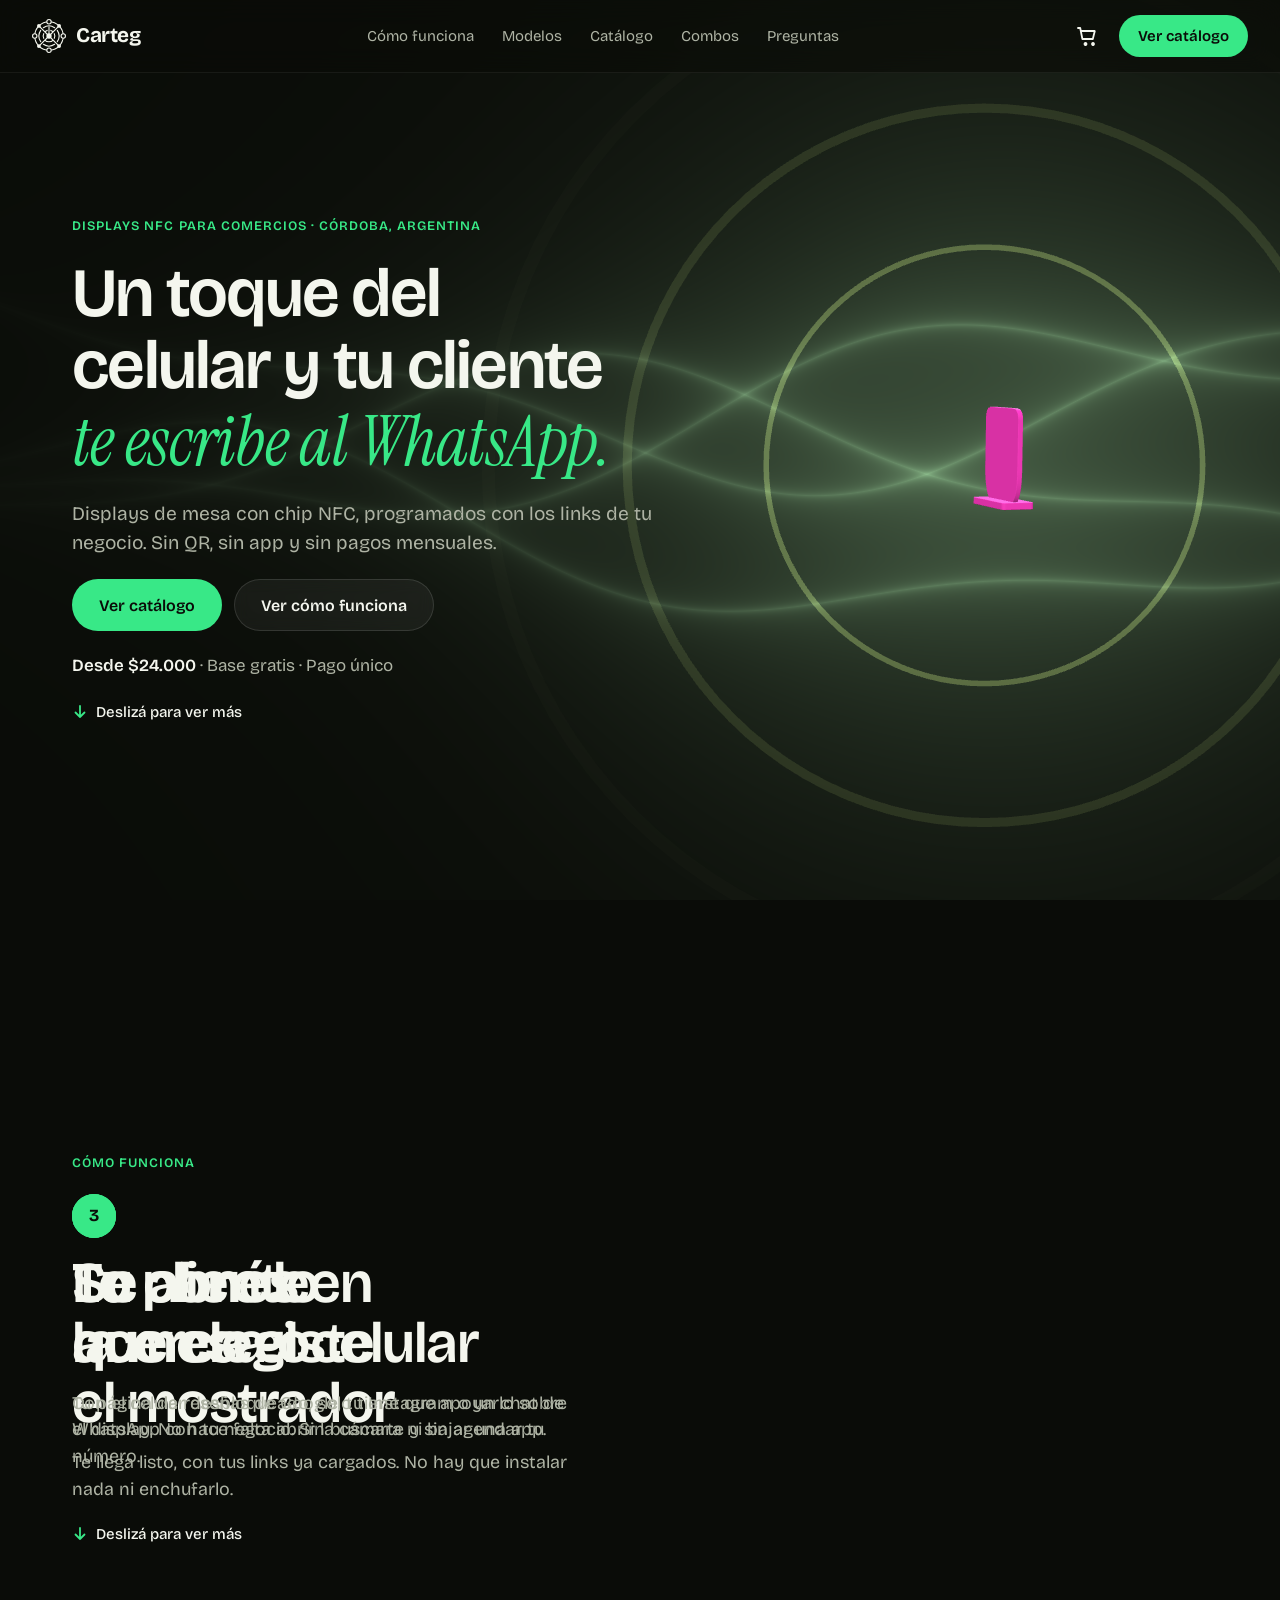
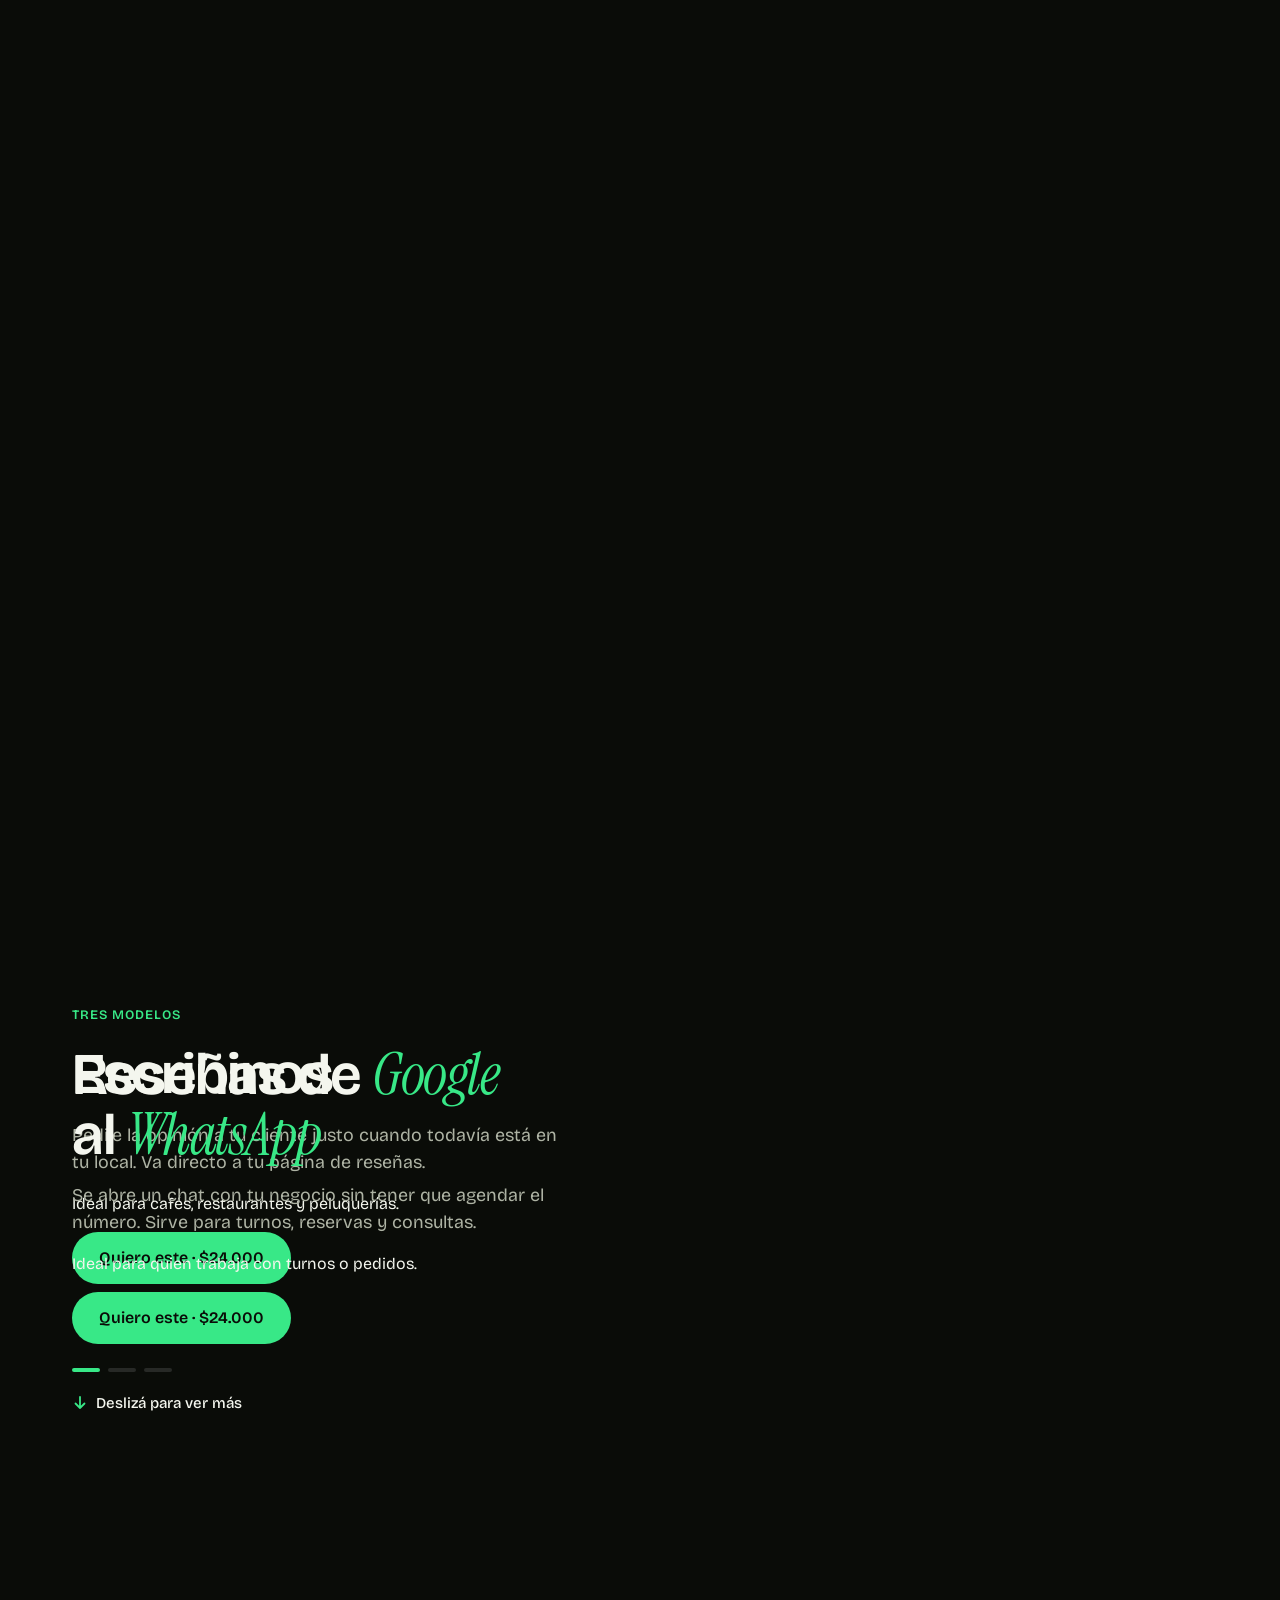
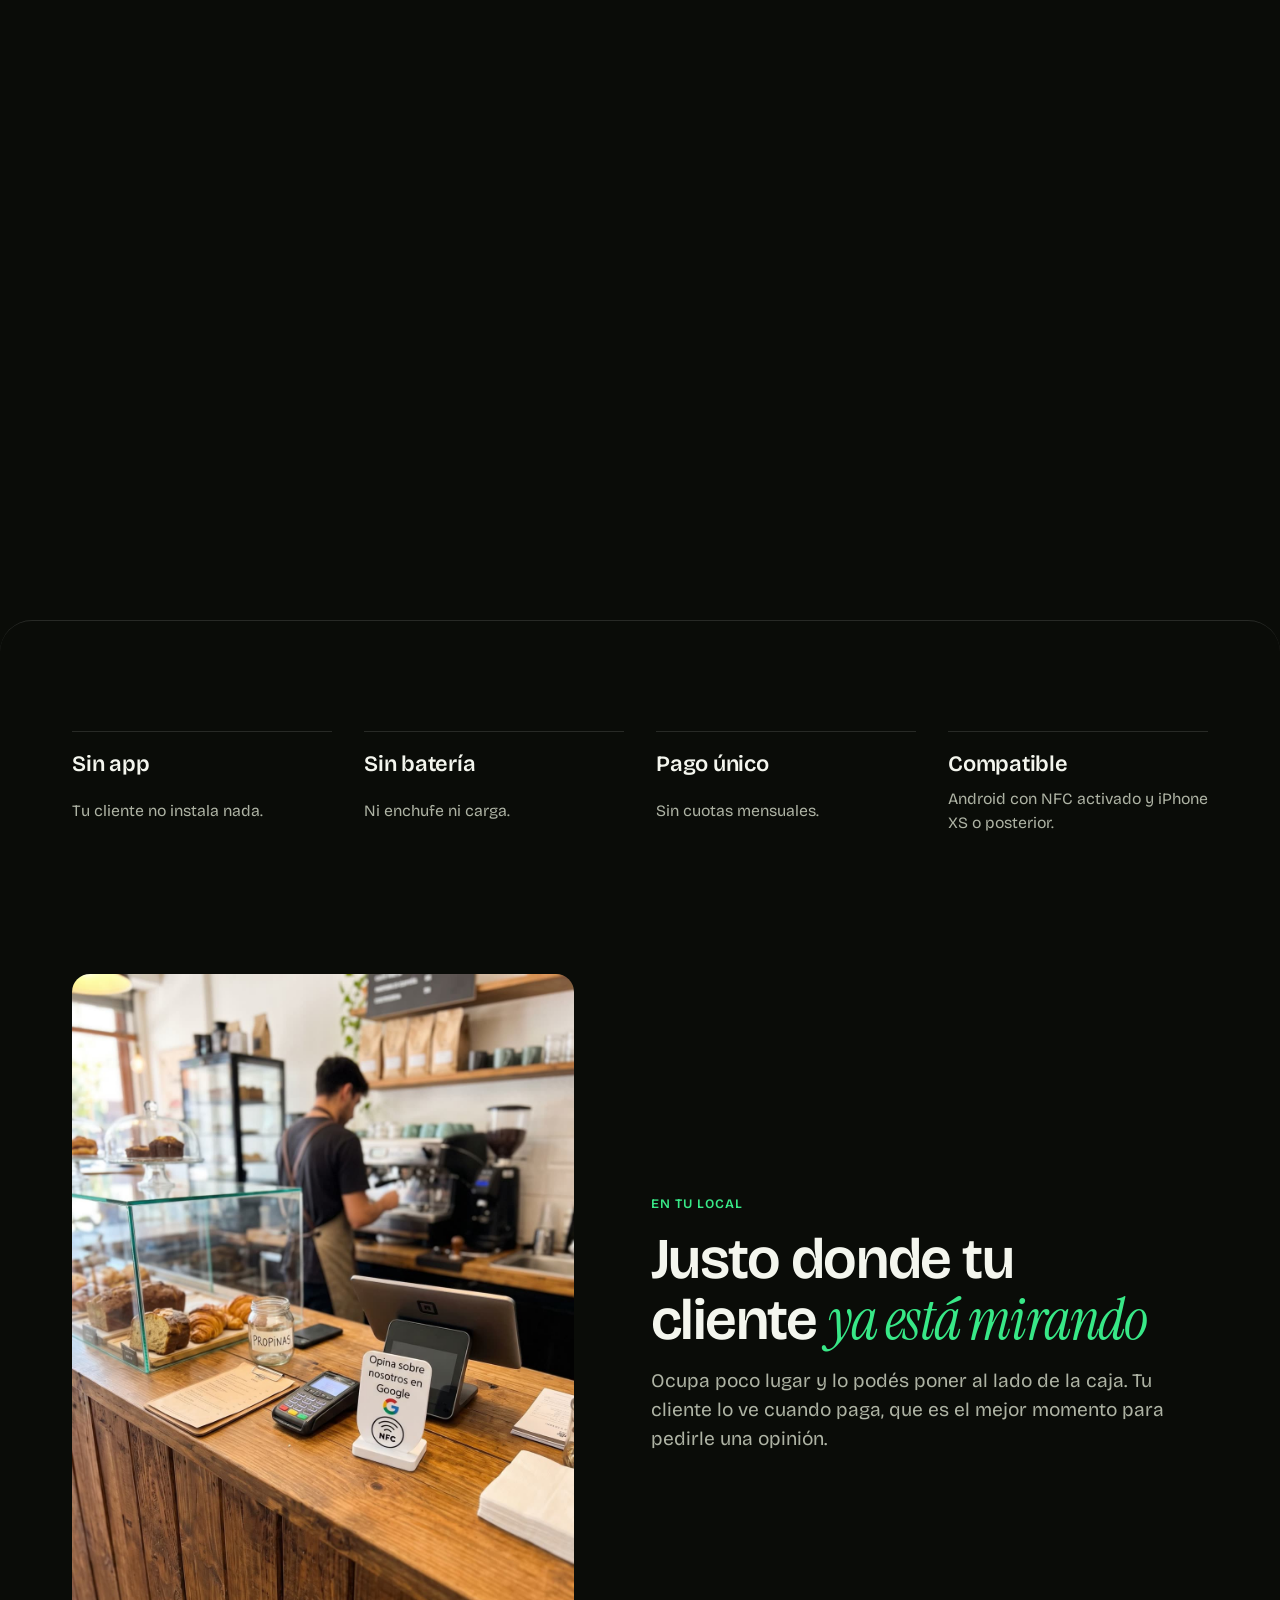
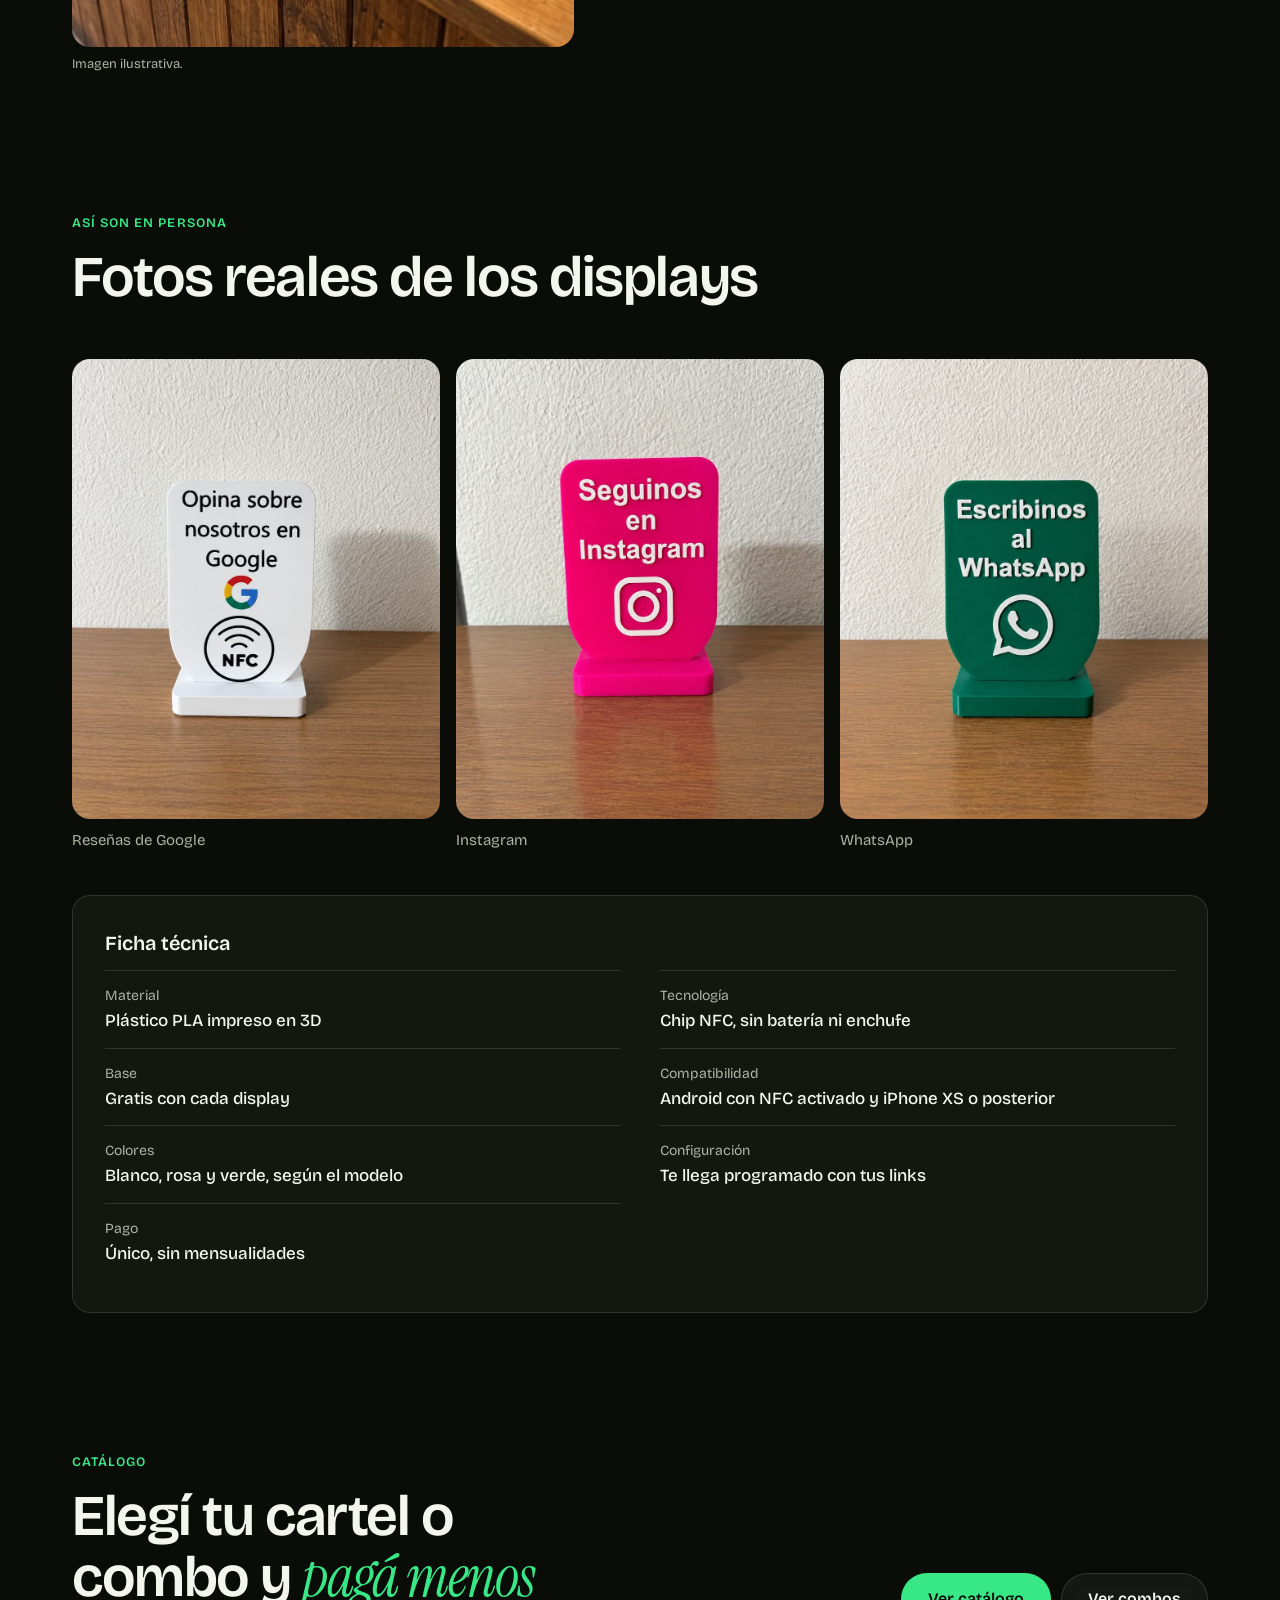
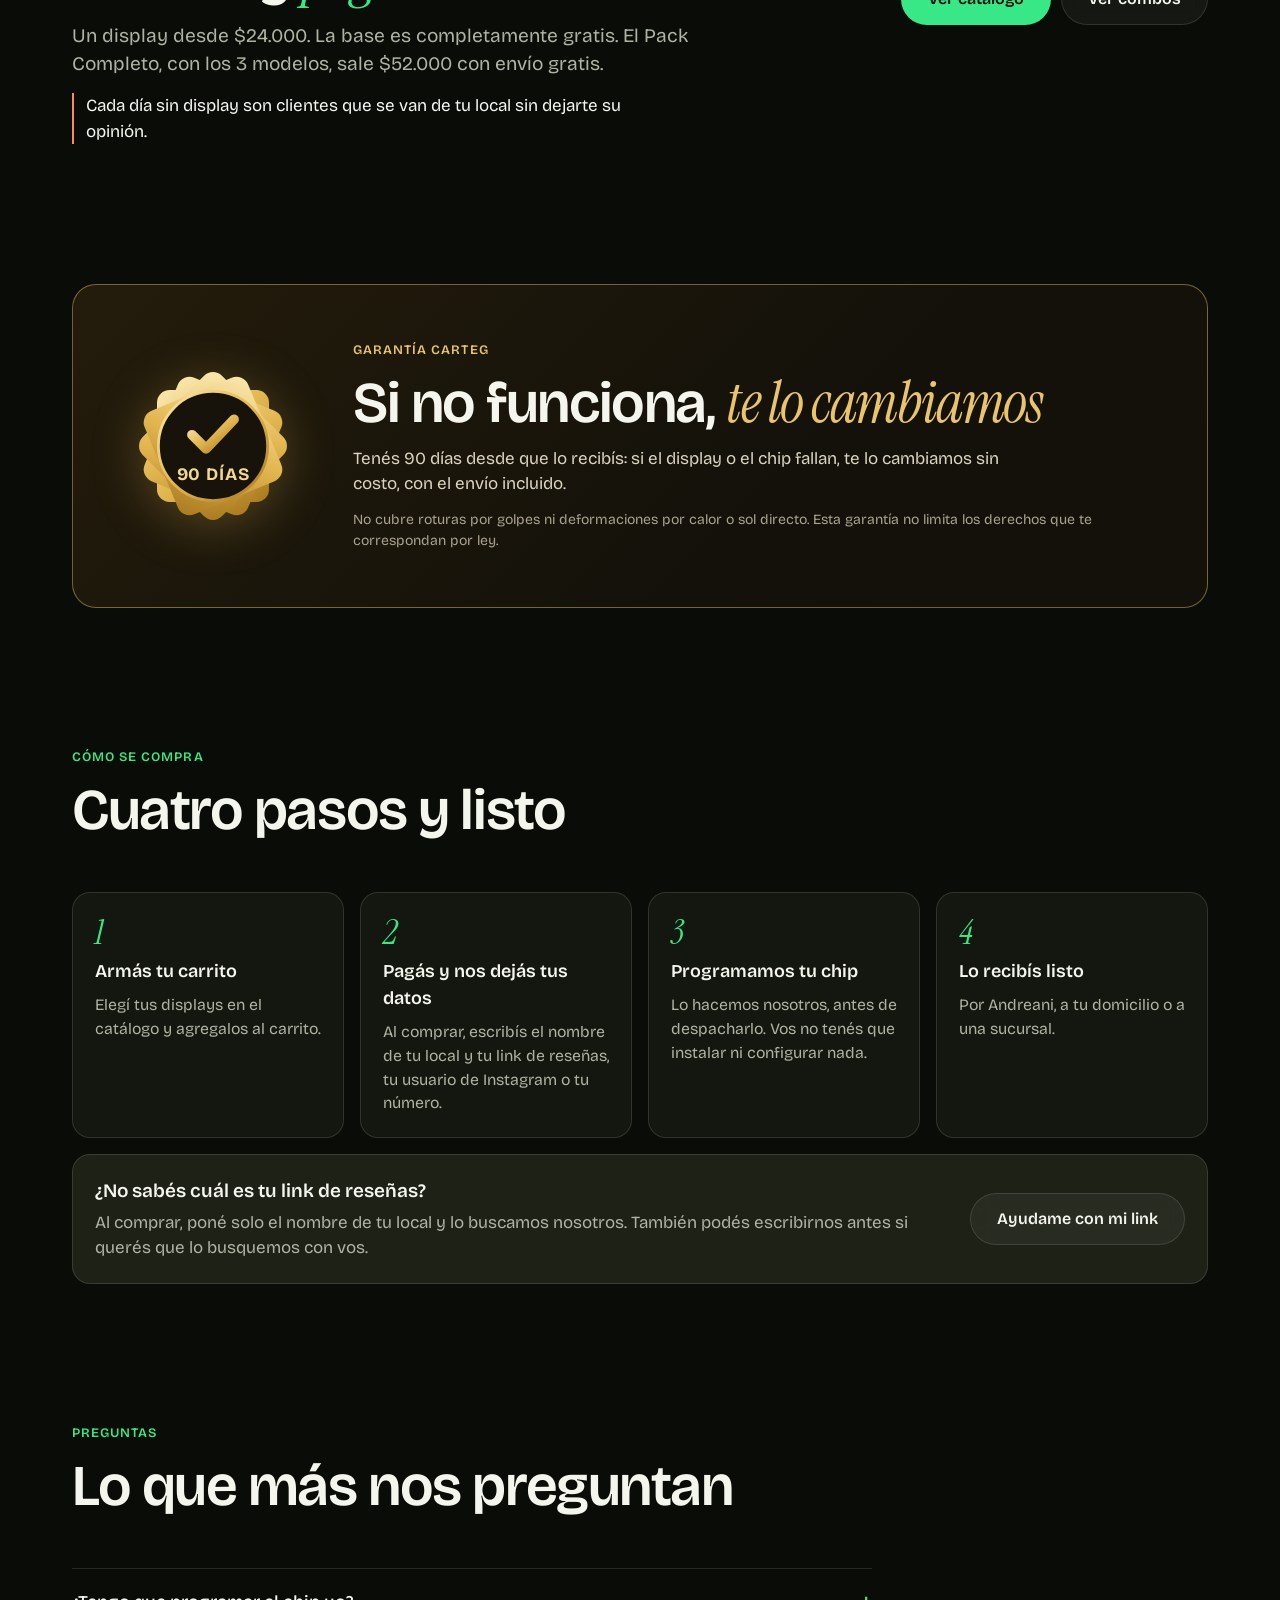
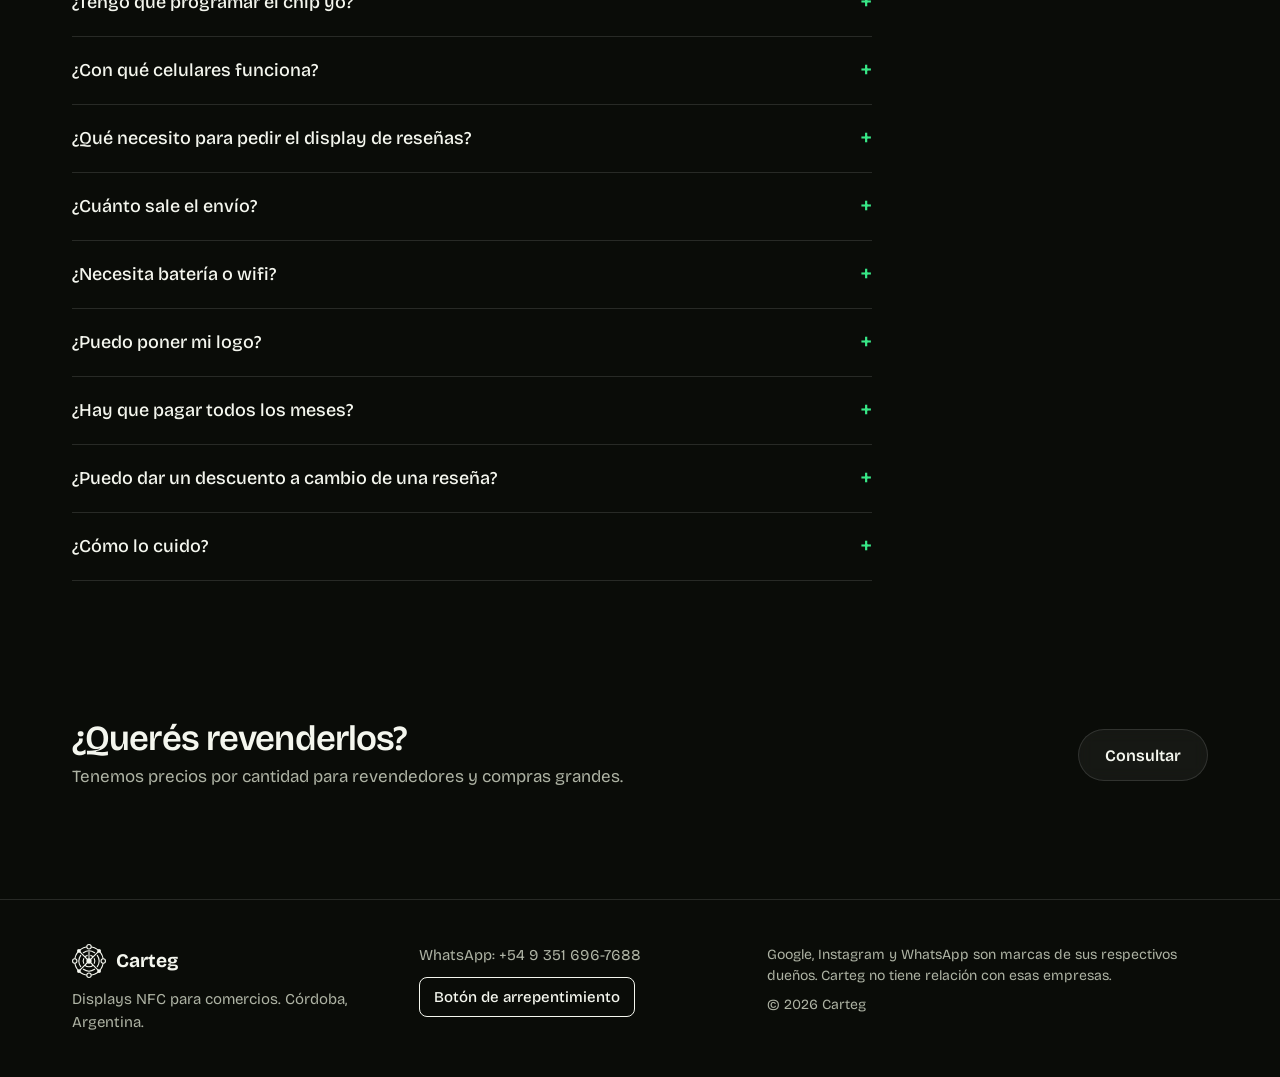
==== commit f6f74e97: "agrego2" ====
--- a/index.html
+++ b/index.html
@@ -13,7 +13,7 @@
     <link rel="preconnect" href="https://fonts.googleapis.com">
     <link rel="preconnect" href="https://fonts.gstatic.com" crossorigin>
     <link href="https://fonts.googleapis.com/css2?family=Bricolage+Grotesque:opsz,wght@12..96,400..700&family=Instrument+Serif:ital@1&display=swap" rel="stylesheet">
-    <link rel="stylesheet" href="styles.css?v=16">
+    <link rel="stylesheet" href="styles.css?v=17">
     <script>document.documentElement.classList.add('js');</script>
 </head>
 <body>
@@ -322,10 +322,10 @@
         </div>
     </footer>
 
-    <script src="shared.js?v=16"></script>
-    <script src="cart.js?v=16"></script>
-    <script src="main.js?v=16"></script>
+    <script src="shared.js?v=17"></script>
+    <script src="cart.js?v=17"></script>
+    <script src="main.js?v=17"></script>
     <script src="vendor/three.min.js"></script>
-    <script src="scene.js?v=16"></script>
+    <script src="scene.js?v=17"></script>
 </body>
 </html>
--- a/styles.css
+++ b/styles.css
@@ -664,3 +664,15 @@
 .price-sep { color: var(--muted); font-size: 0.875rem; }
 .price-sep s { text-decoration-color: #ff8a7a; }
 .qty-price .price-sep { grid-column: 1; grid-row: 1; }
+
+/* Carrito: contador y aviso de producto agregado */
+.cart-toggle { position: relative; }
+.cart-count { position: absolute; top: -6px; right: -8px; min-width: 18px; height: 18px; padding: 0 5px; border-radius: 999px; background: var(--accent); color: var(--bg); font-size: 0.6875rem; font-weight: 700; line-height: 18px; text-align: center; }
+.cart-count[hidden], .cart-toast[hidden] { display: none; }
+.cart-toast { position: fixed; right: 16px; bottom: 16px; z-index: 60; display: grid; gap: 8px; width: min(380px, calc(100vw - 32px)); padding: 18px; border: 1px solid var(--accent); border-radius: var(--radius); background: var(--surface); box-shadow: 0 18px 50px rgba(0, 0, 0, 0.55); animation: cart-toast-in 0.25s ease; }
+.cart-toast-title { padding-right: 28px; font-weight: 600; }
+.cart-toast-note { color: var(--accent); font-size: 0.9375rem; }
+.cart-toast-close { position: absolute; top: 6px; right: 6px; width: 36px; height: 36px; border: 0; background: none; color: var(--muted); font-size: 1.5rem; line-height: 1; cursor: pointer; }
+body:has(#buy-bar:not([hidden])) .cart-toast { bottom: 96px; }
+@keyframes cart-toast-in { from { opacity: 0; transform: translateY(12px); } to { opacity: 1; transform: none; } }
+@media (prefers-reduced-motion: reduce) { .cart-toast { animation: none; } }
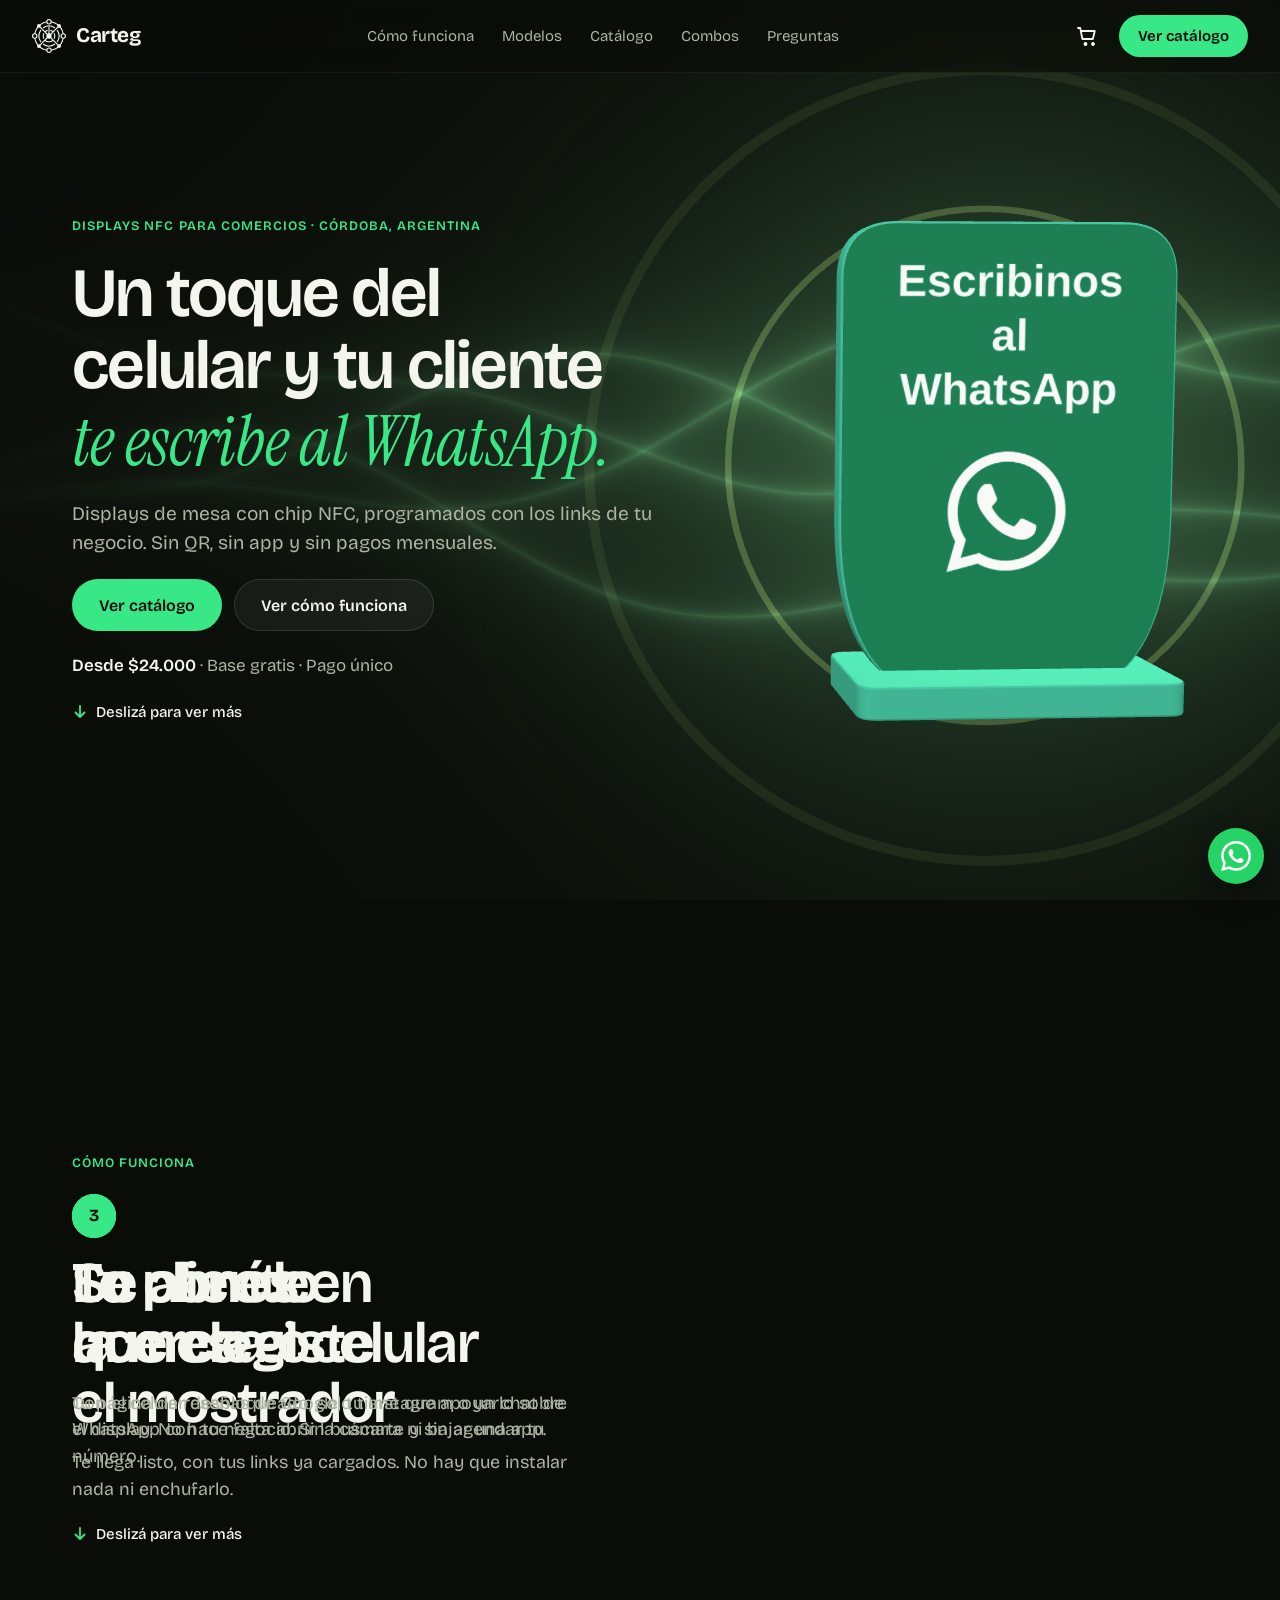
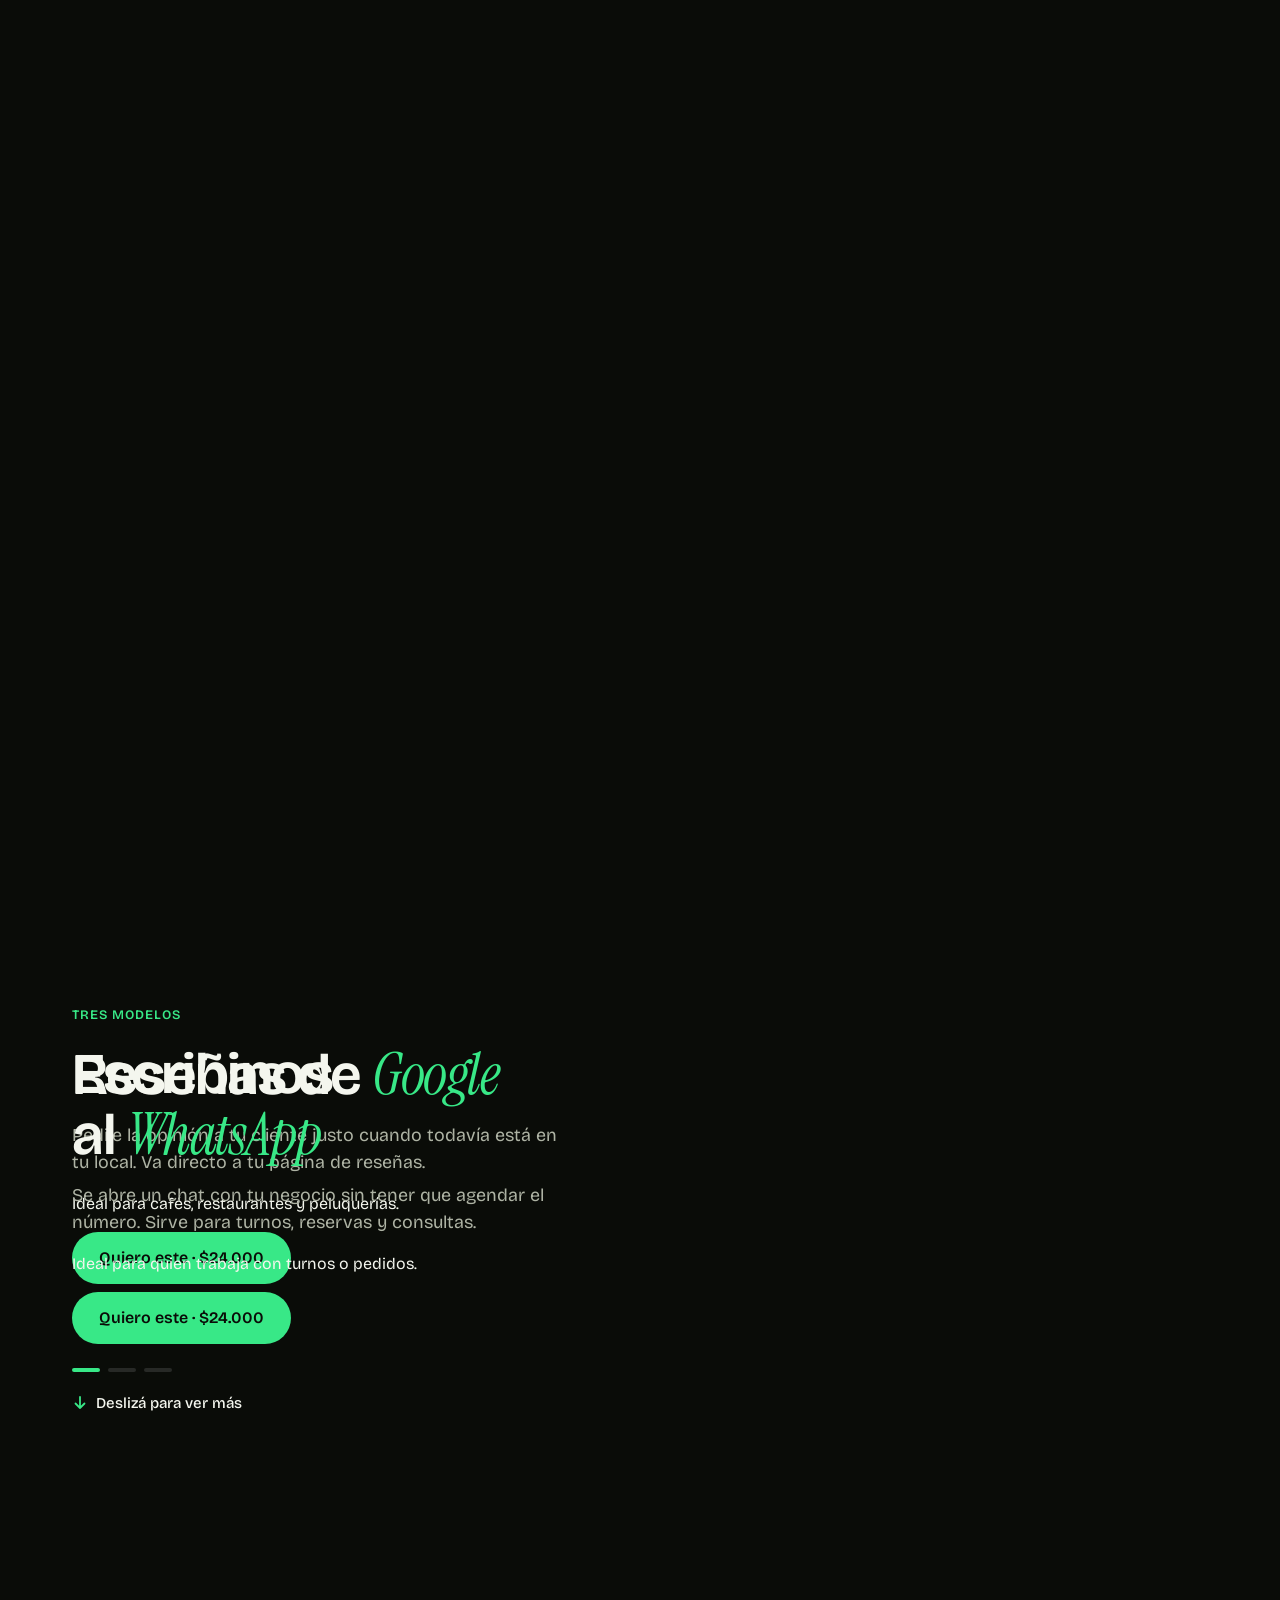
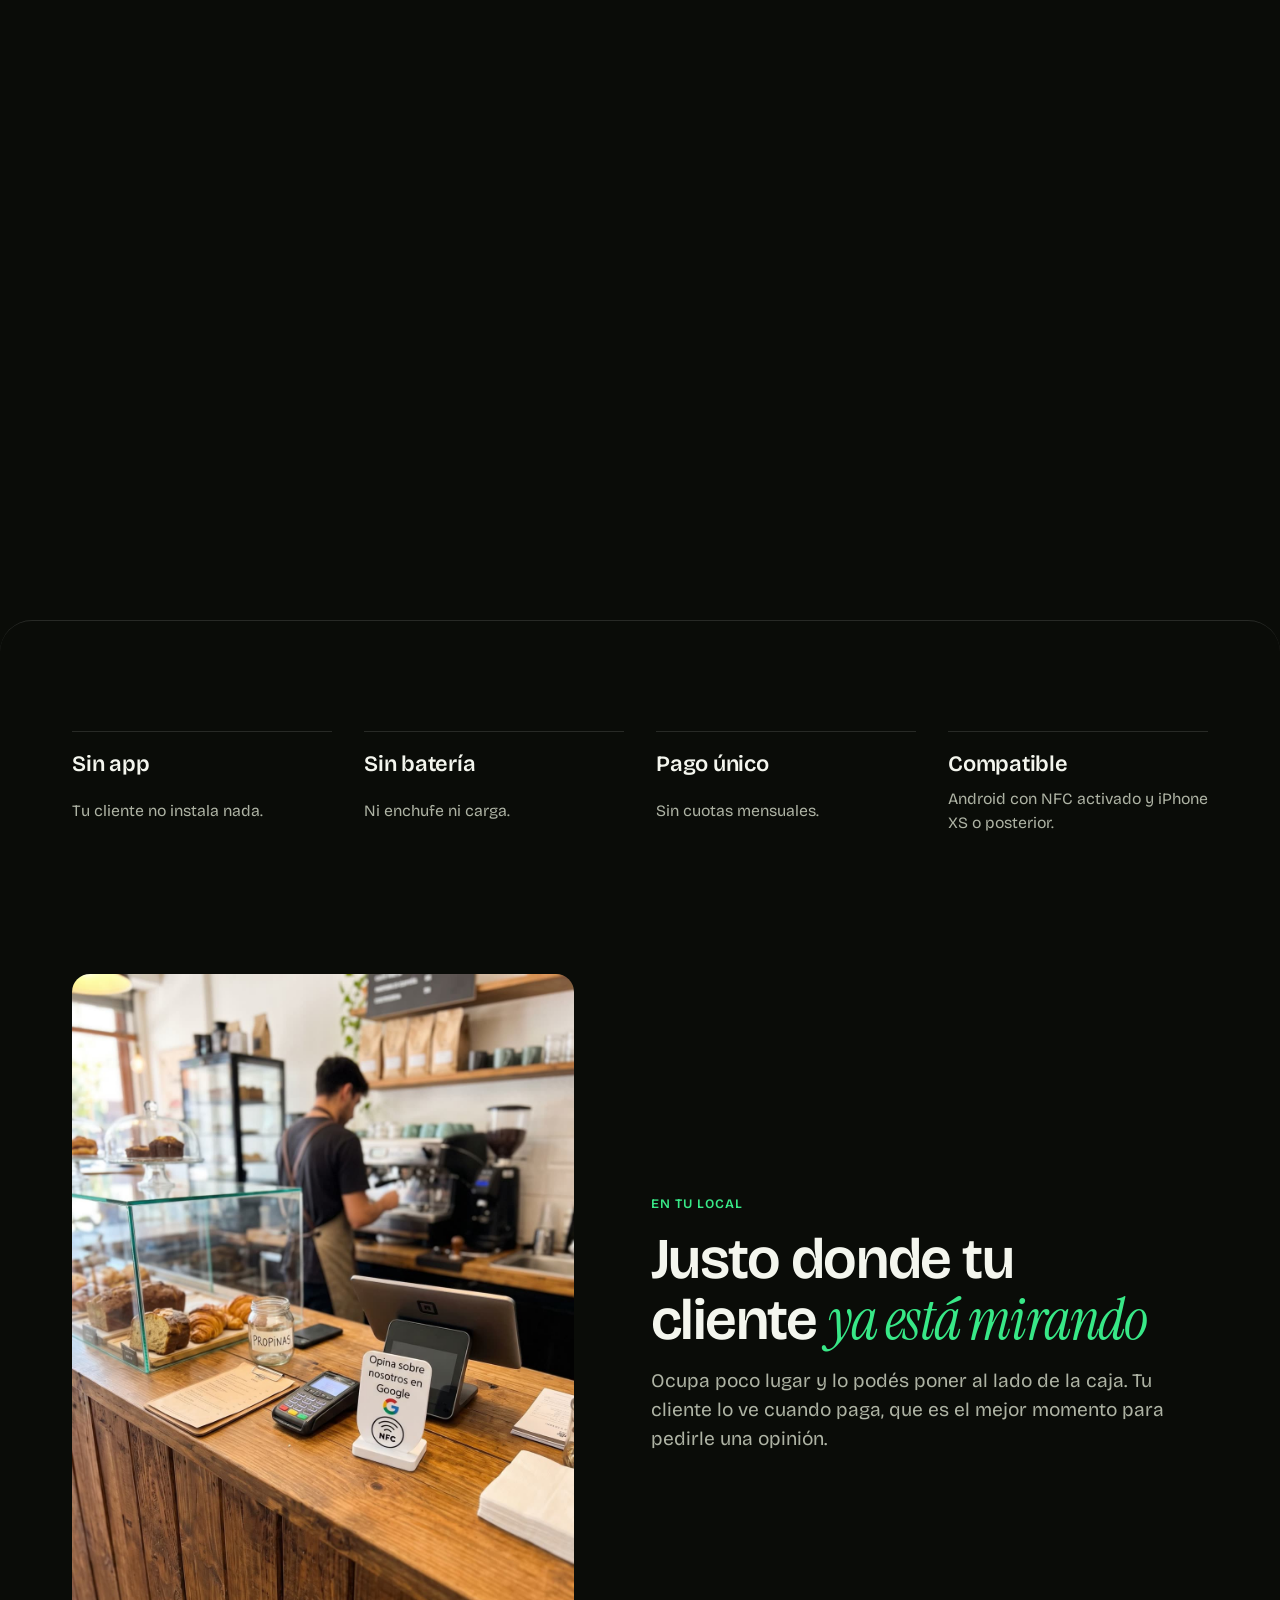
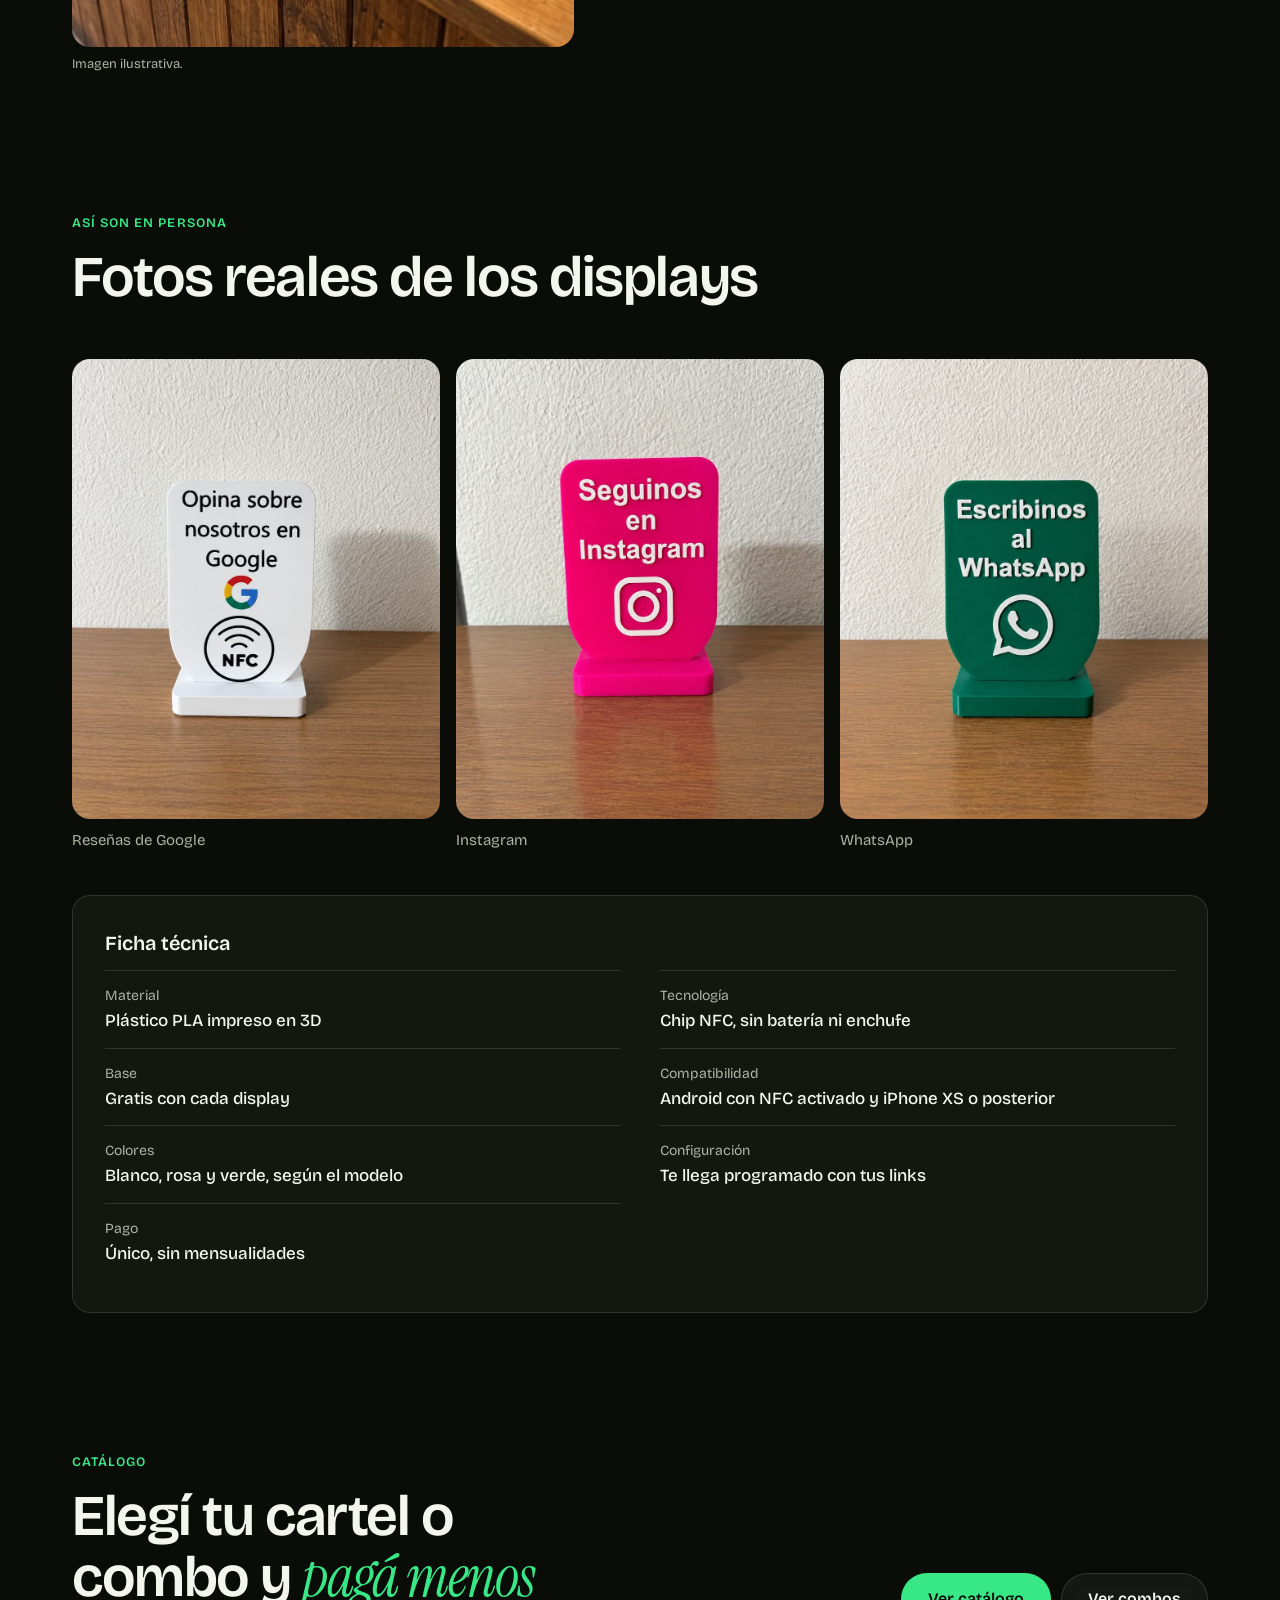
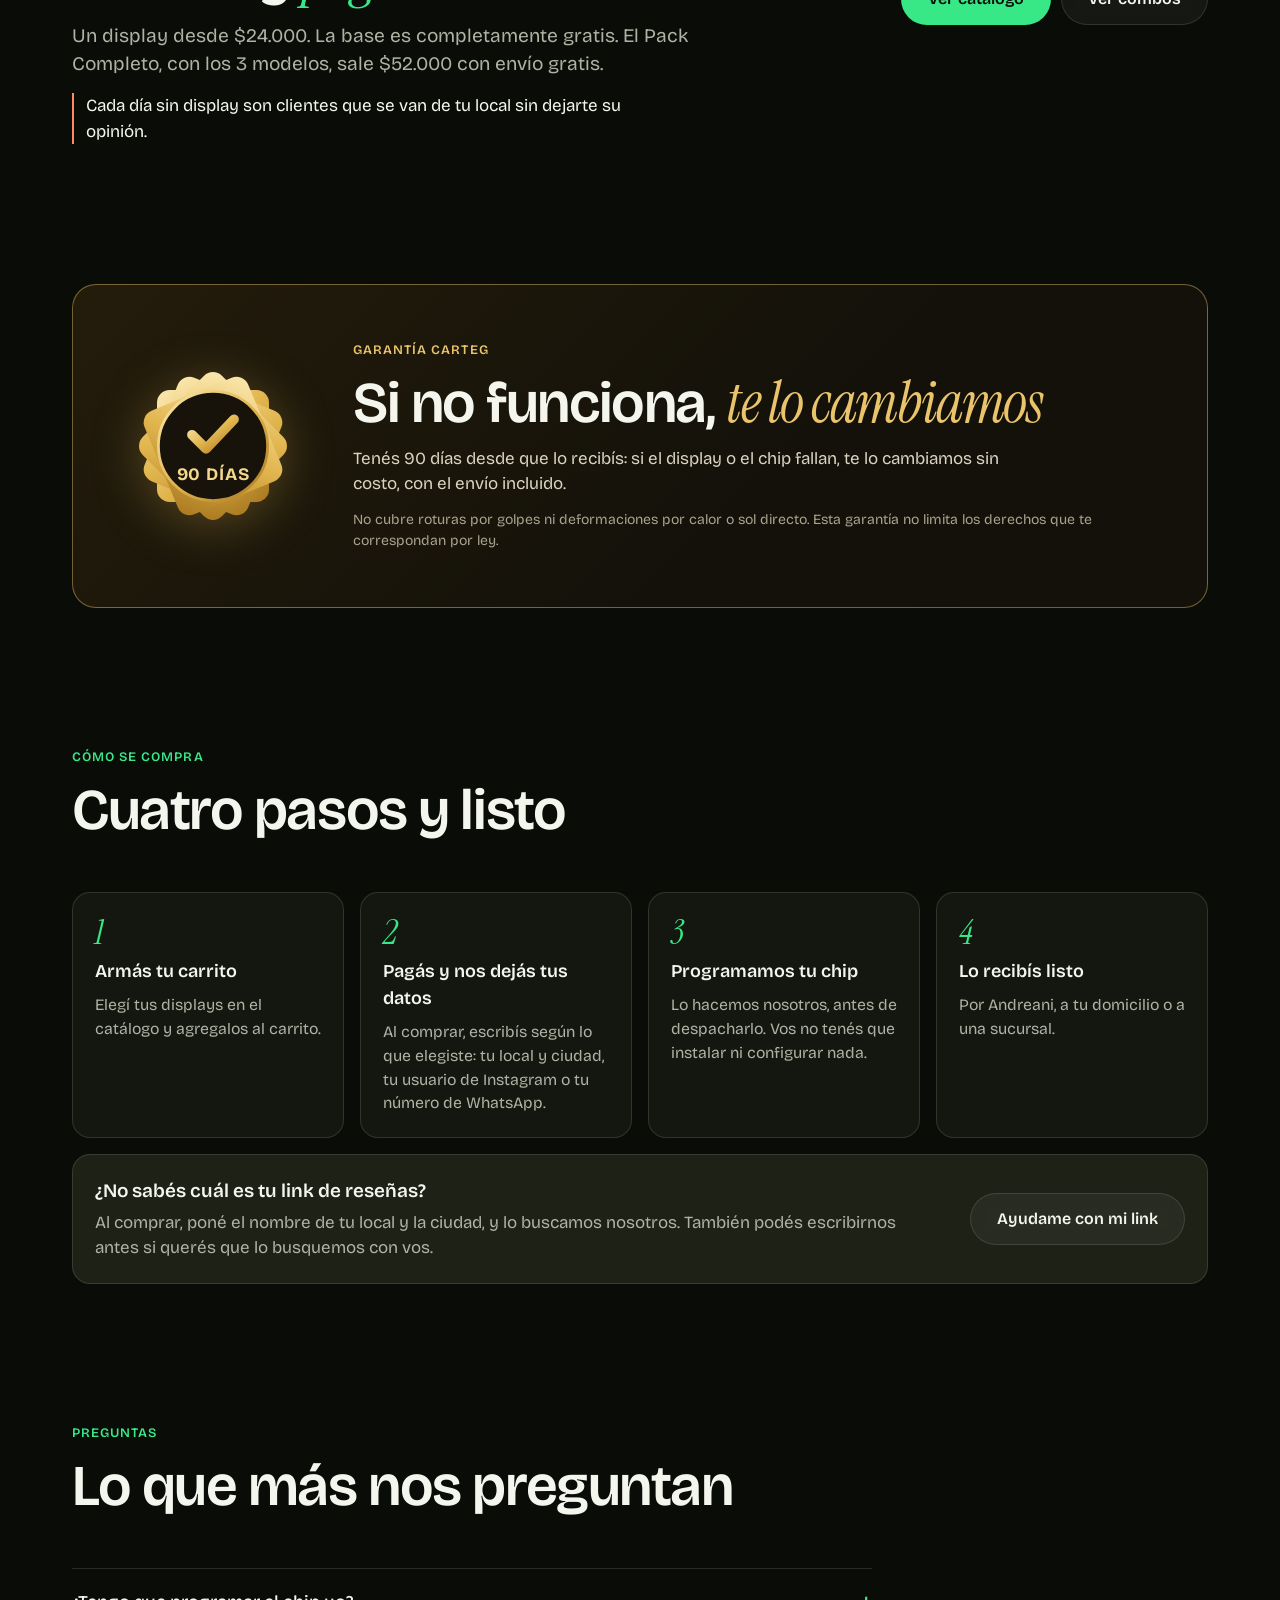
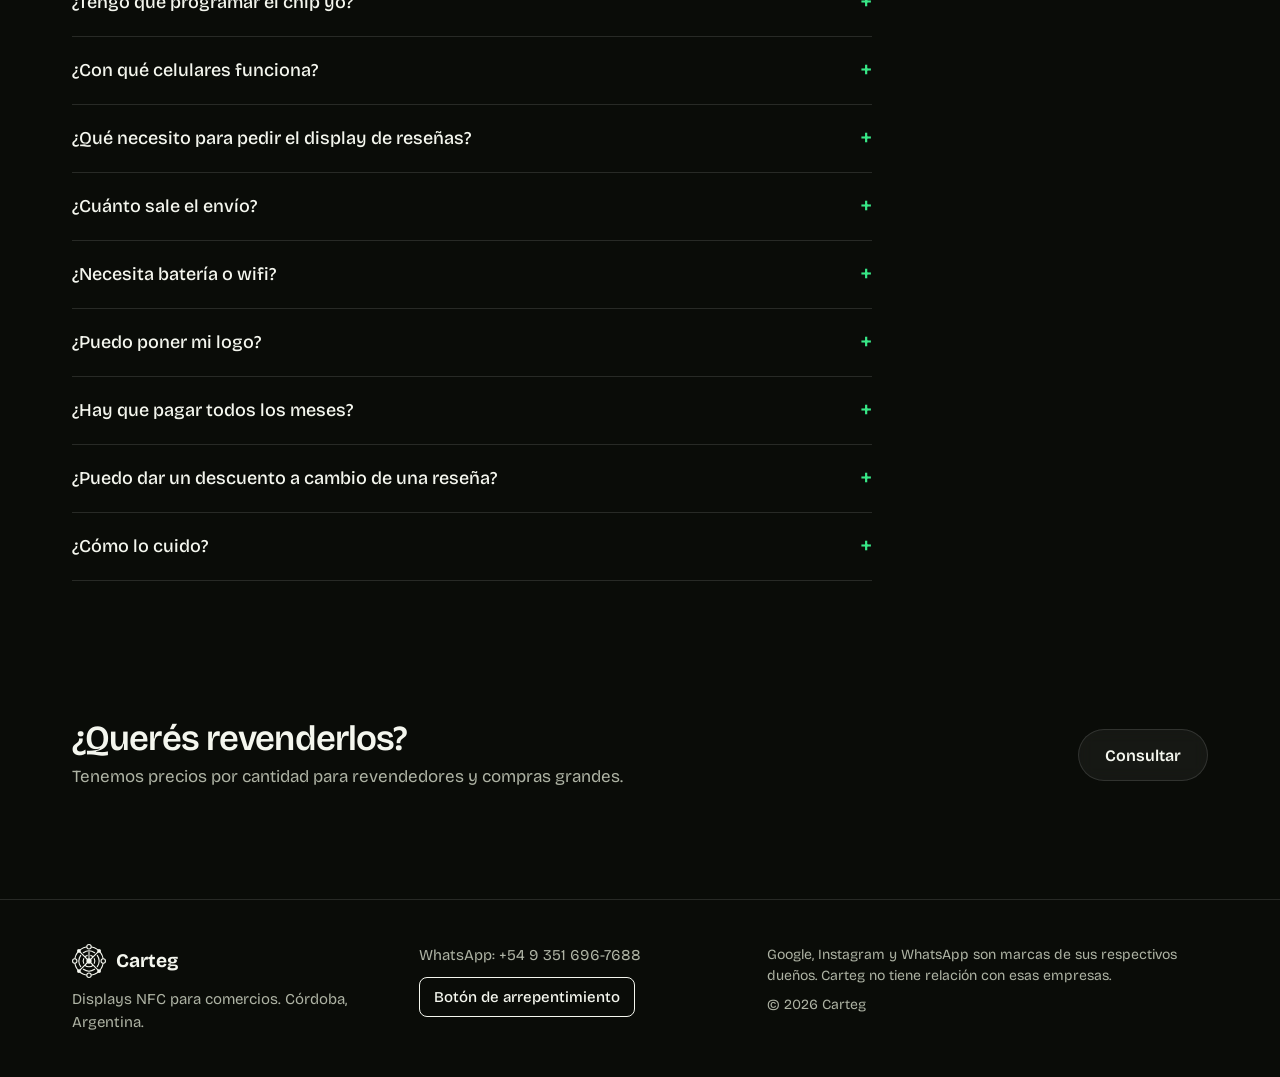
==== commit 24e7a895: "Actualizacion 3" ====
--- a/index.html
+++ b/index.html
@@ -13,7 +13,7 @@
     <link rel="preconnect" href="https://fonts.googleapis.com">
     <link rel="preconnect" href="https://fonts.gstatic.com" crossorigin>
     <link href="https://fonts.googleapis.com/css2?family=Bricolage+Grotesque:opsz,wght@12..96,400..700&family=Instrument+Serif:ital@1&display=swap" rel="stylesheet">
-    <link rel="stylesheet" href="styles.css?v=17">
+    <link rel="stylesheet" href="styles.css?v=18">
     <script>document.documentElement.classList.add('js');</script>
 </head>
 <body>
@@ -235,7 +235,7 @@
                 </div>
                 <ol class="buy-steps">
                     <li class="reveal"><strong>Armás tu carrito</strong><span>Elegí tus displays en el catálogo y agregalos al carrito.</span></li>
-                    <li class="reveal"><strong>Pagás y nos dejás tus datos</strong><span>Al comprar, escribís el nombre de tu local y tu link de reseñas, tu usuario de Instagram o tu número.</span></li>
+                    <li class="reveal"><strong>Pagás y nos dejás tus datos</strong><span>Al comprar, escribís según lo que elegiste: tu local y ciudad, tu usuario de Instagram o tu número de WhatsApp.</span></li>
                     <li class="reveal"><strong>Programamos tu chip</strong><span>Lo hacemos nosotros, antes de despacharlo. Vos no tenés que instalar ni configurar nada.</span></li>
                     <li class="reveal"><strong>Lo recibís listo</strong><span>Por Andreani, a tu domicilio o a una sucursal.</span></li>
                 </ol>
@@ -243,7 +243,7 @@
                 <div class="link-help reveal">
                     <div>
                         <h3>¿No sabés cuál es tu link de reseñas?</h3>
-                        <p>Al comprar, poné solo el nombre de tu local y lo buscamos nosotros. También podés escribirnos antes si querés que lo busquemos con vos.</p>
+                        <p>Al comprar, poné el nombre de tu local y la ciudad, y lo buscamos nosotros. También podés escribirnos antes si querés que lo busquemos con vos.</p>
                     </div>
                     <a class="btn btn-ghost" target="_blank" rel="noopener" href="https://wa.me/5493516967688?text=Hola%20Carteg!%20Necesito%20ayuda%20para%20encontrar%20mi%20link%20de%20rese%C3%B1as.%20Mi%20local%20se%20llama%20">Ayudame con mi link</a>
                 </div>
@@ -322,10 +322,10 @@
         </div>
     </footer>
 
-    <script src="shared.js?v=17"></script>
-    <script src="cart.js?v=17"></script>
-    <script src="main.js?v=17"></script>
+    <script src="shared.js?v=18"></script>
+    <script src="cart.js?v=18"></script>
+    <script src="main.js?v=18"></script>
     <script src="vendor/three.min.js"></script>
-    <script src="scene.js?v=17"></script>
+    <script src="scene.js?v=18"></script>
 </body>
 </html>
--- a/styles.css
+++ b/styles.css
@@ -676,3 +676,8 @@
 body:has(#buy-bar:not([hidden])) .cart-toast { bottom: 96px; }
 @keyframes cart-toast-in { from { opacity: 0; transform: translateY(12px); } to { opacity: 1; transform: none; } }
 @media (prefers-reduced-motion: reduce) { .cart-toast { animation: none; } }
+
+/* Botón flotante de WhatsApp */
+.wa-float { position: fixed; right: 16px; bottom: 16px; z-index: 40; display: grid; place-items: center; width: 56px; height: 56px; border-radius: 50%; background: #25d366; color: #fff; box-shadow: 0 10px 28px rgba(0, 0, 0, 0.45); transition: transform 0.2s ease; }
+.wa-float:hover { transform: scale(1.06); }
+body:has(#buy-bar:not([hidden])) .wa-float { bottom: 96px; }
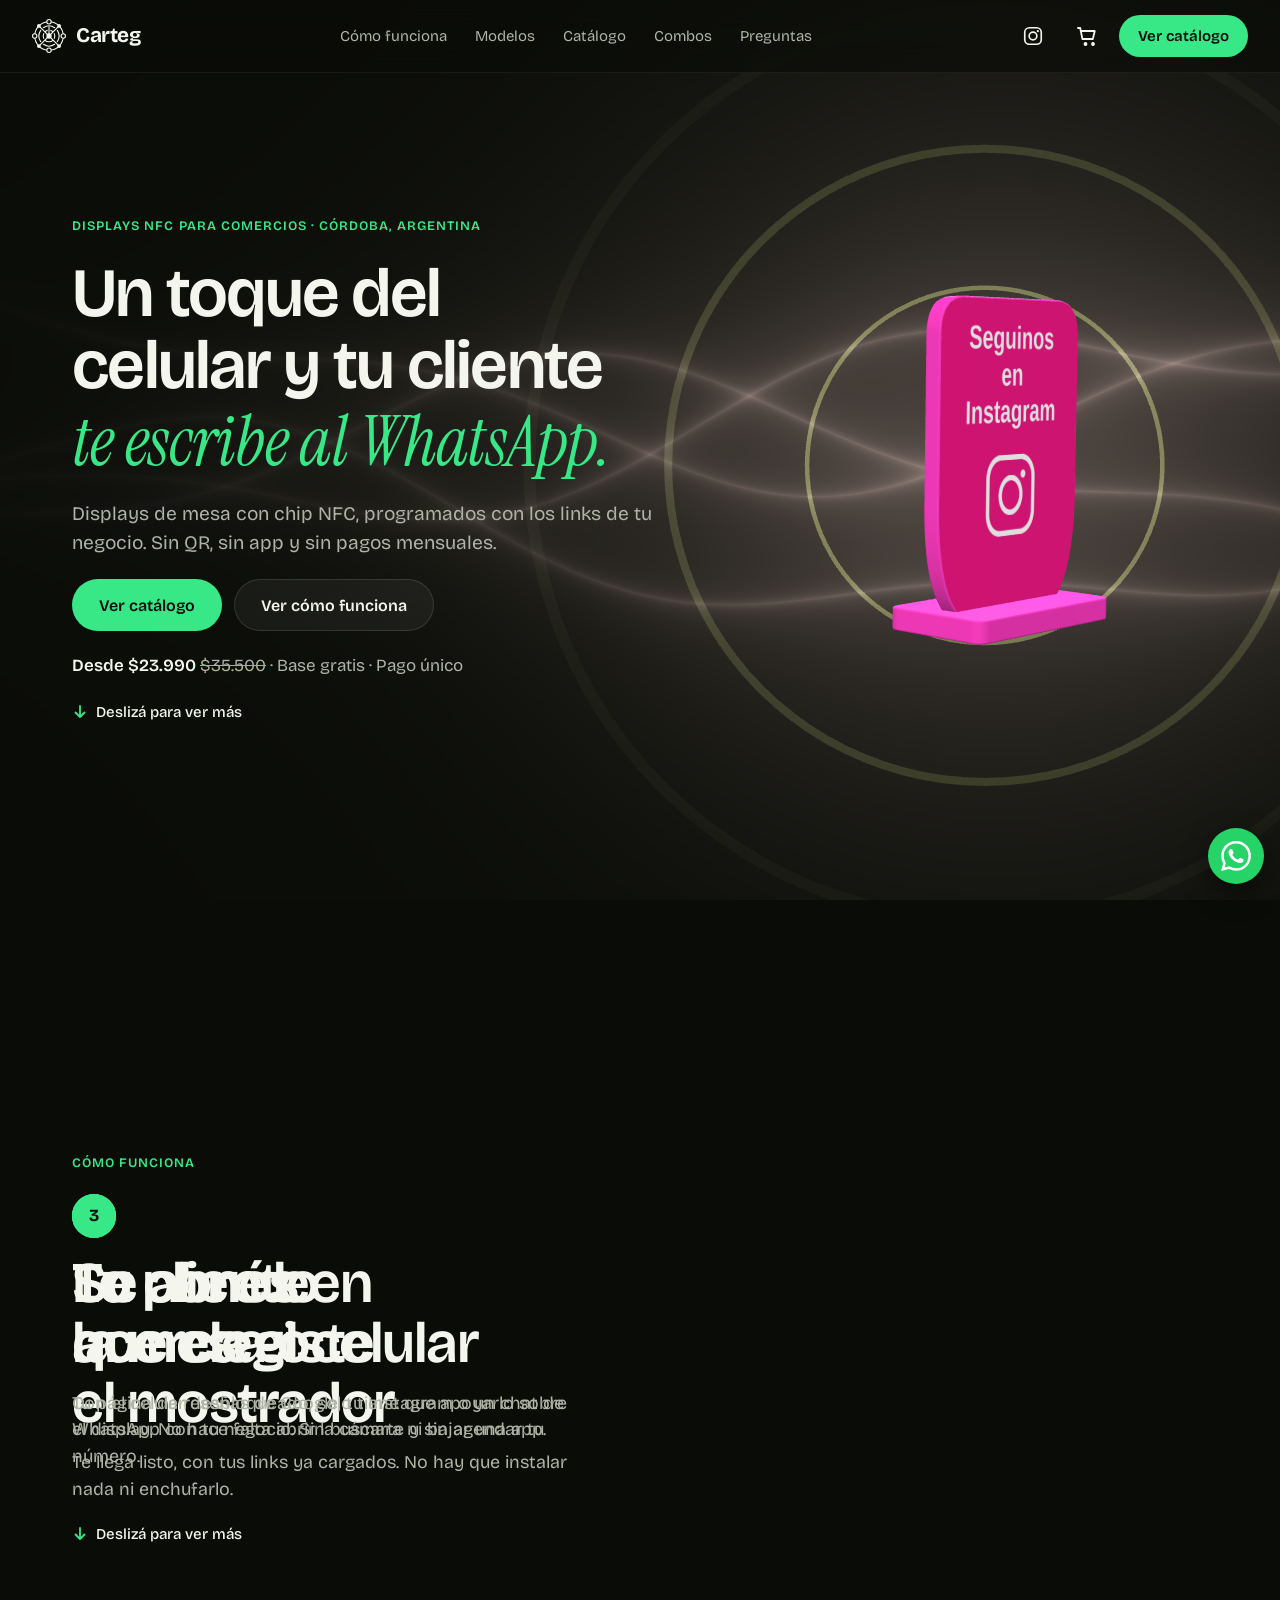
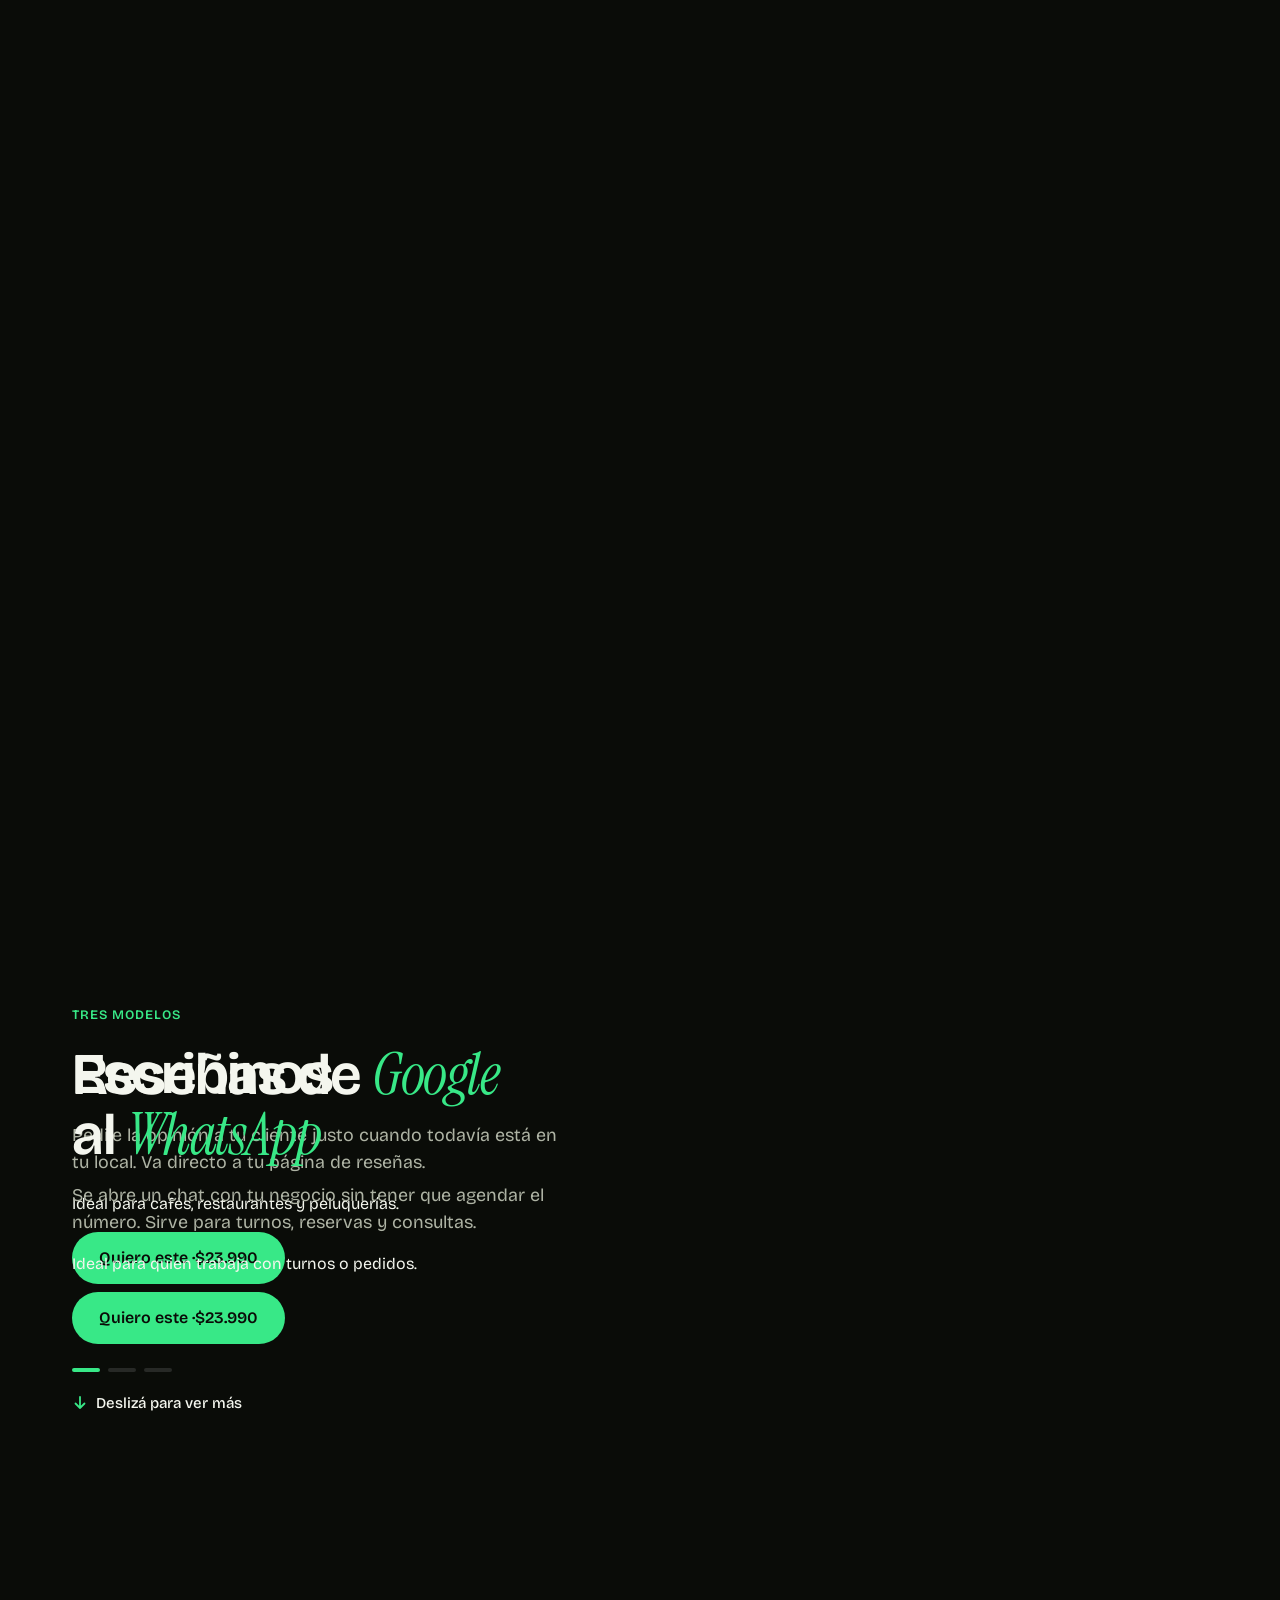
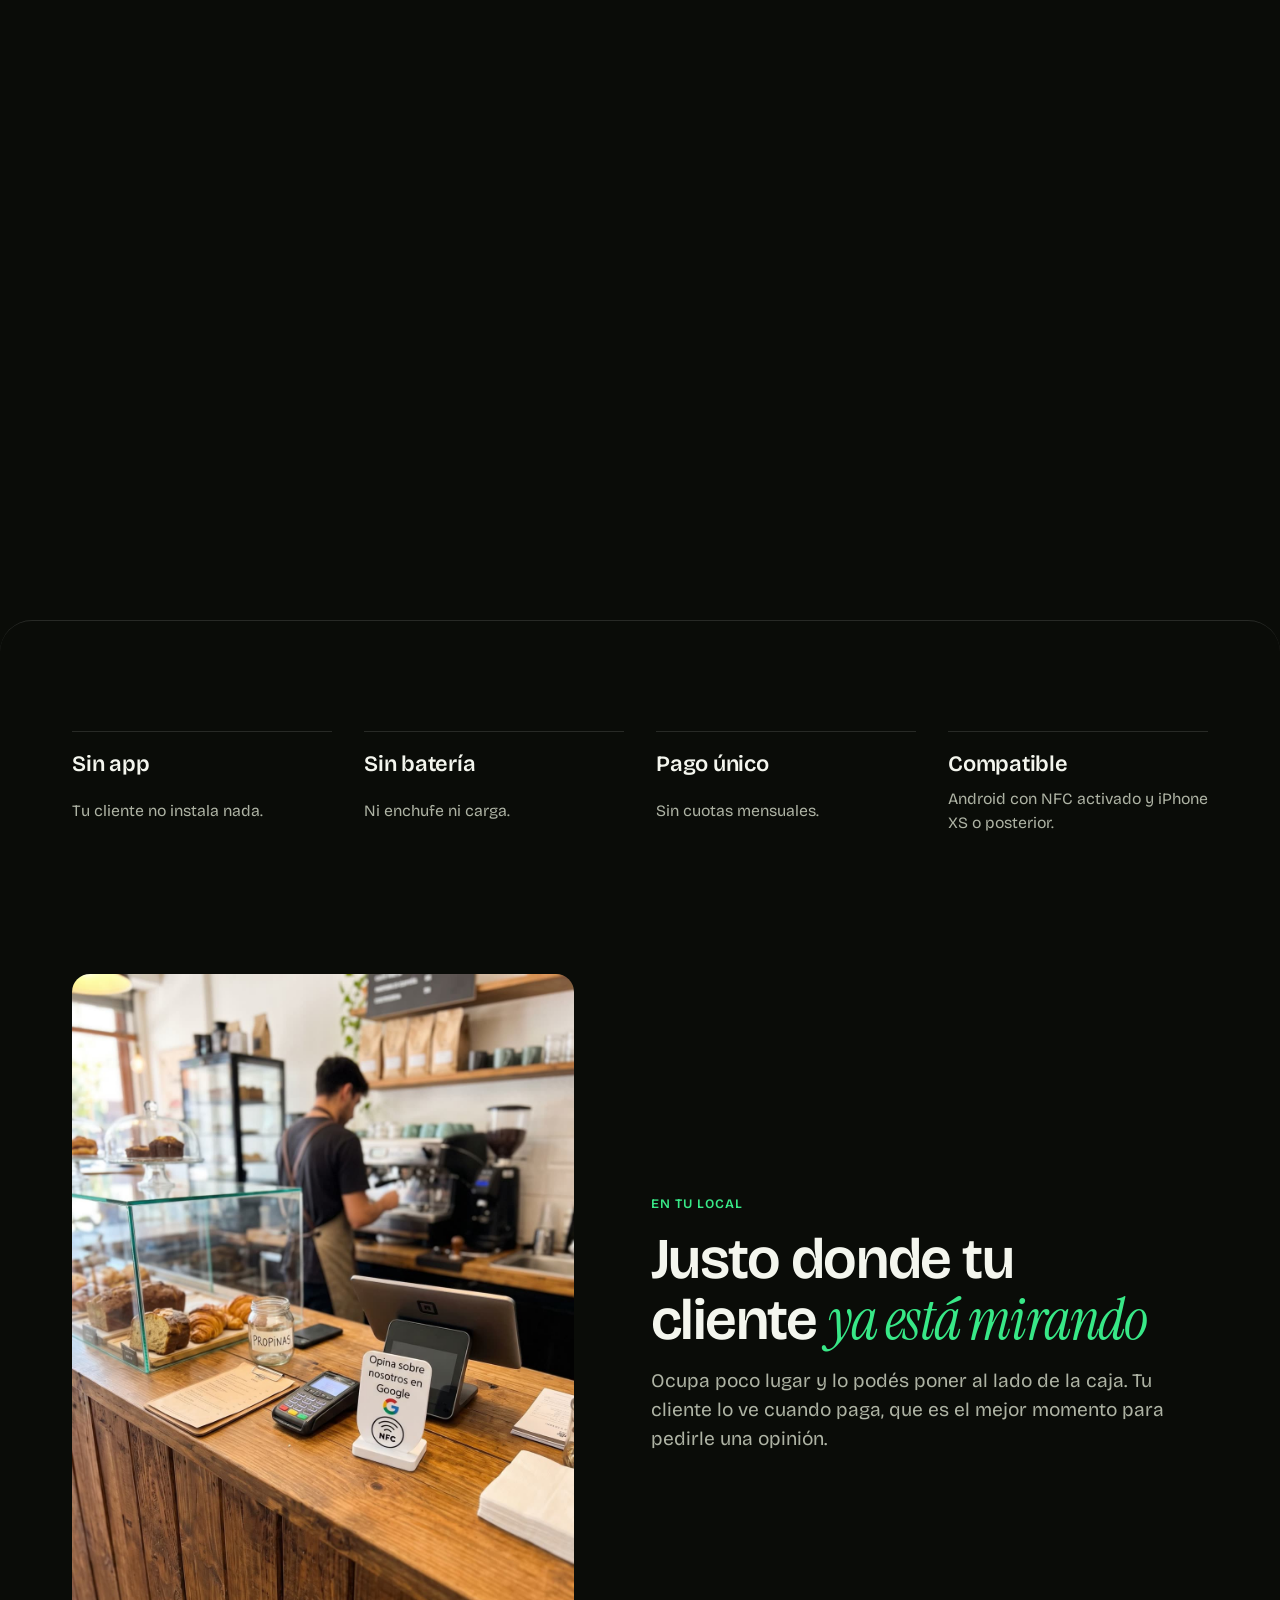
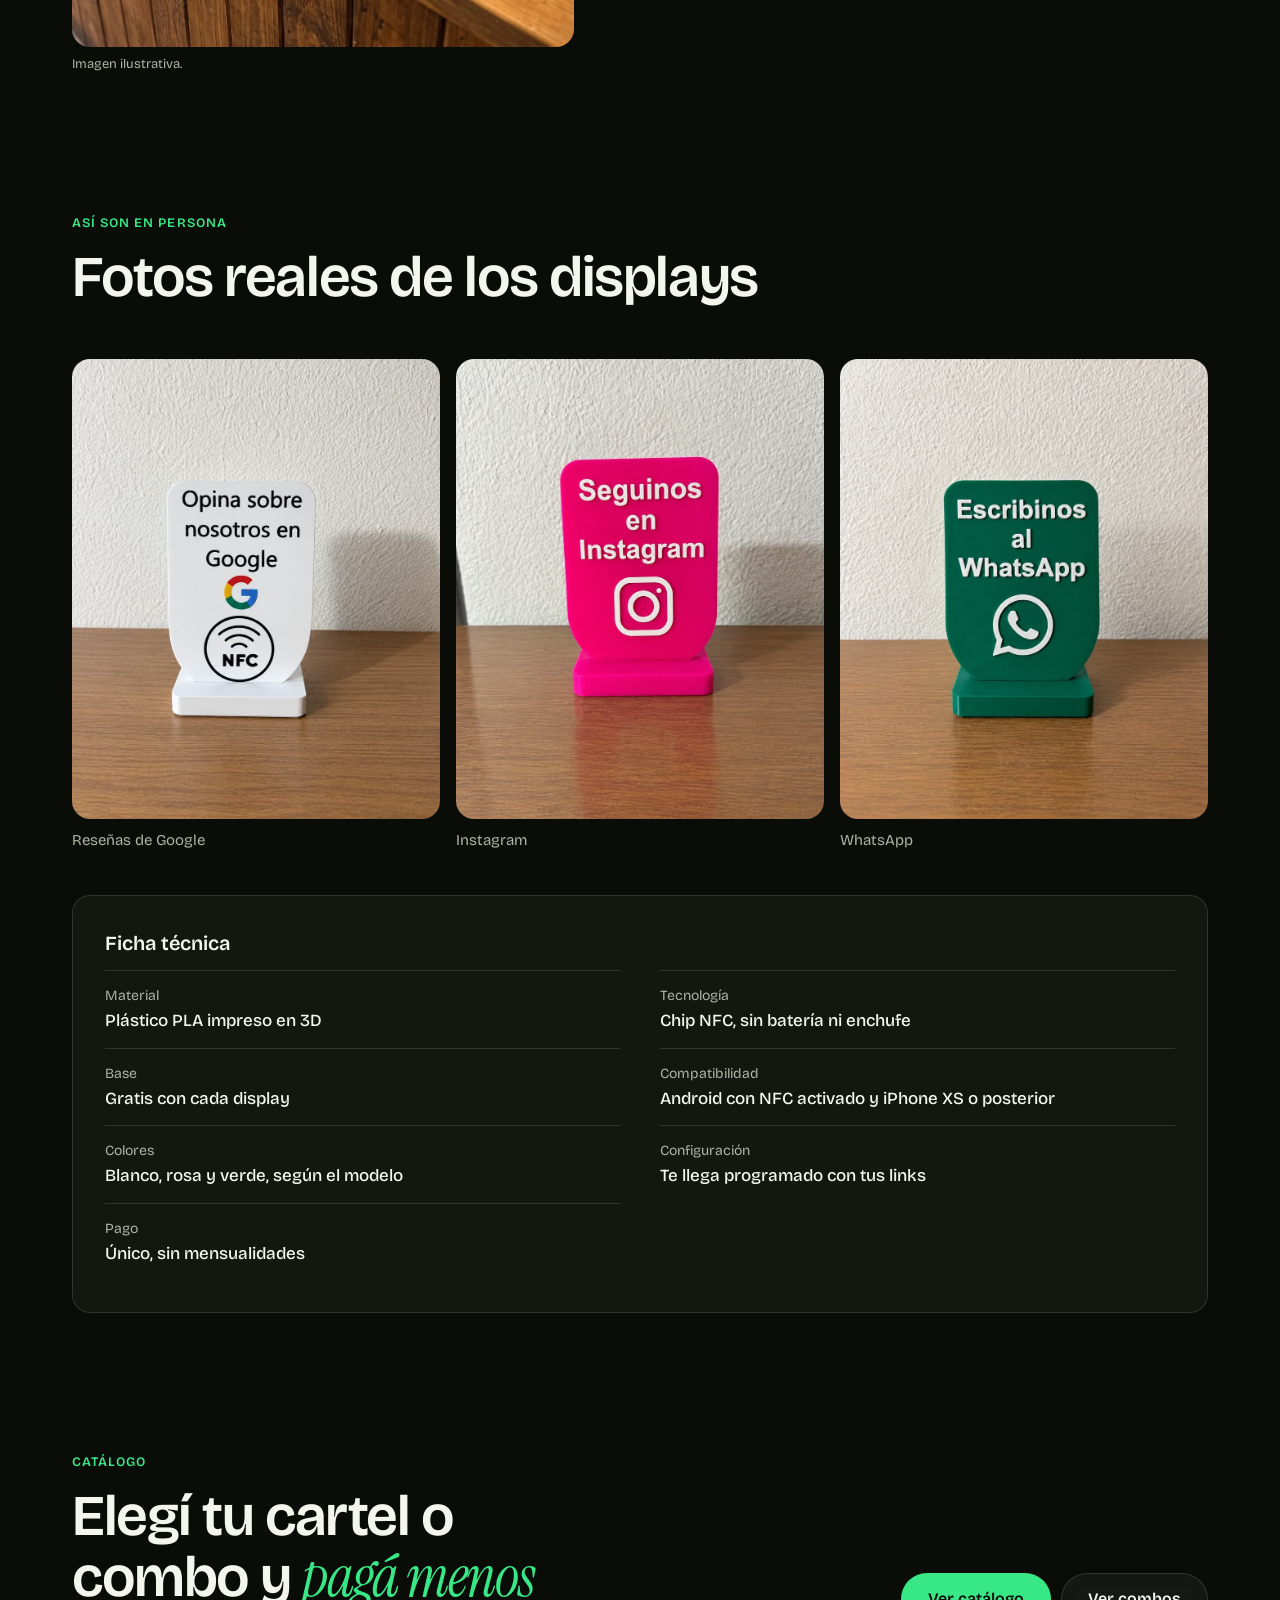
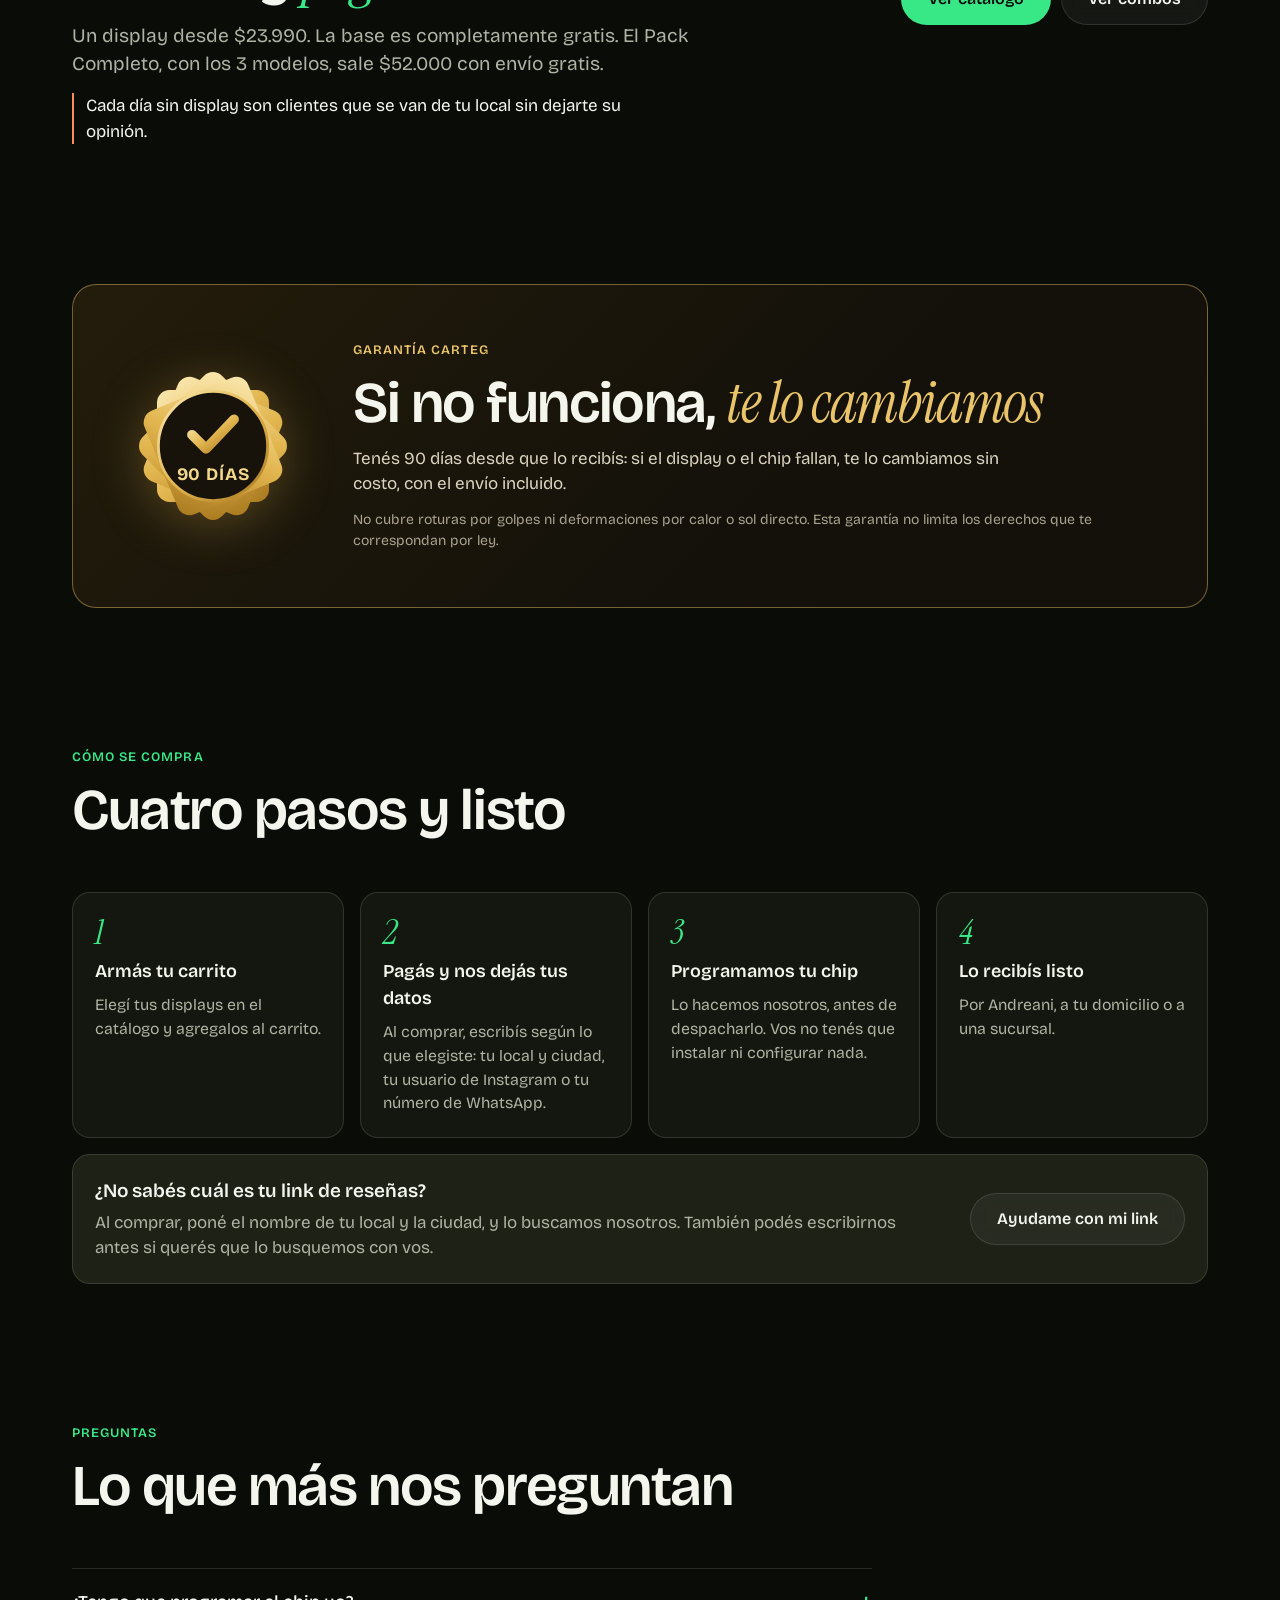
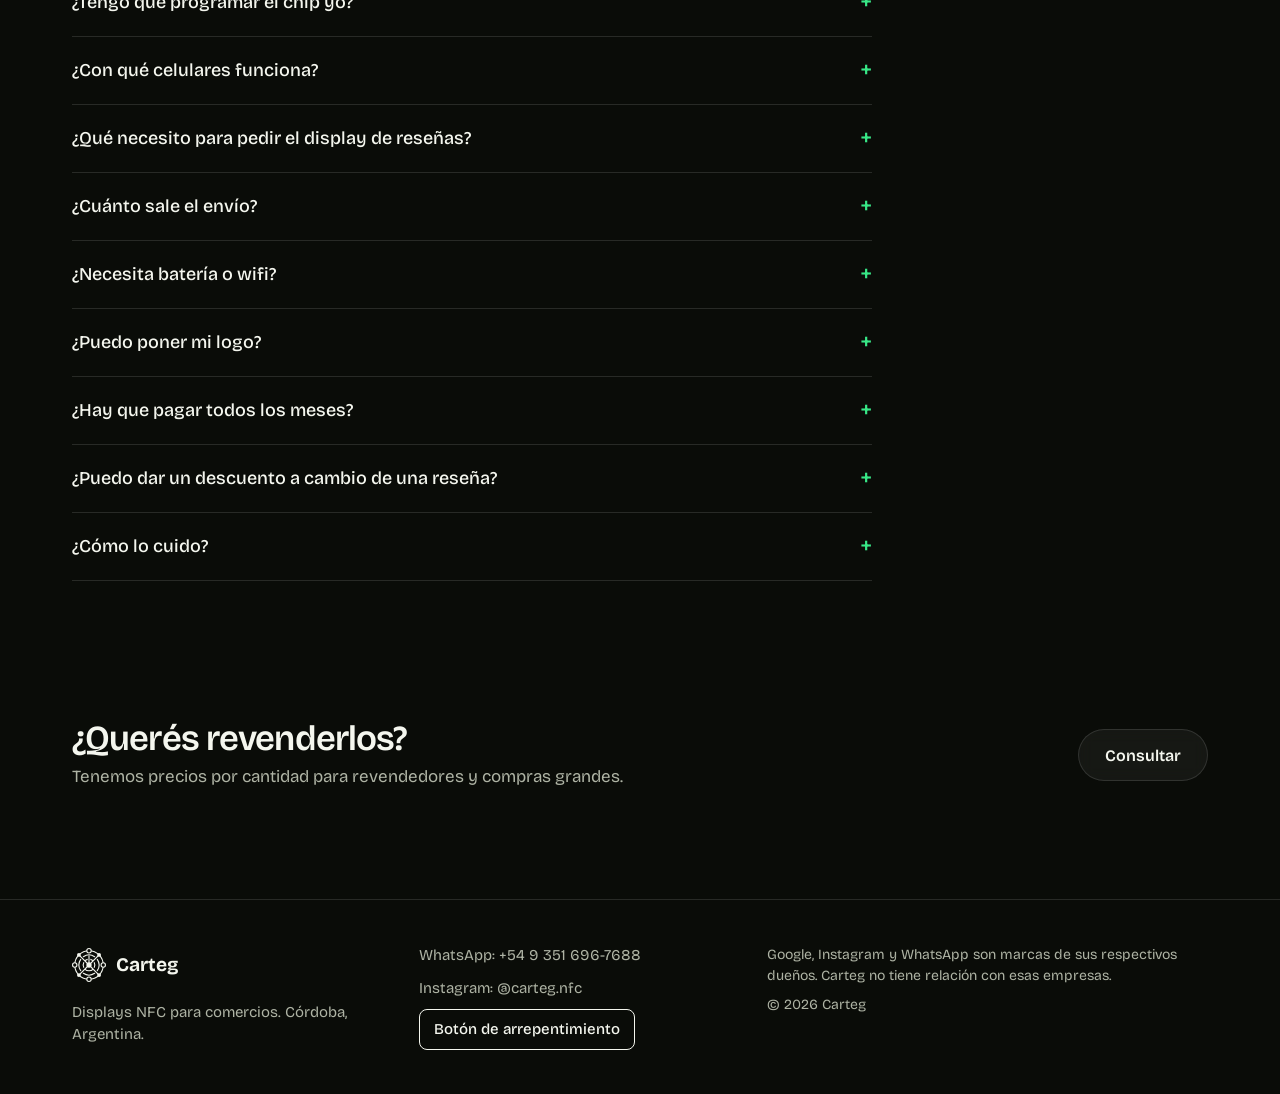
==== commit 32d99cdc: "Actualizacion 4" ====
--- a/index.html
+++ b/index.html
@@ -7,13 +7,13 @@
     <meta name="description" content="Displays de mesa con chip NFC para comercios. Tus clientes acercan el celular y te dejan una reseña en Google, te siguen en Instagram o te escriben por WhatsApp. Sin QR, sin app y sin pagos mensuales.">
     <meta property="og:title" content="Carteg | Displays NFC para comercios">
     <meta property="og:description" content="Un toque del celular y tu cliente te deja una reseña, te sigue o te escribe.">
-    <meta property="og:image" content="https://carteg.vercel.app/assets/google.jpg?v=2">
+    <meta property="og:image" content="https://carteg.vercel.app/assets/pack-completo.jpg">
     <meta name="theme-color" content="#0a0c08">
     <link rel="icon" href="assets/favicon.svg" type="image/svg+xml">
     <link rel="preconnect" href="https://fonts.googleapis.com">
     <link rel="preconnect" href="https://fonts.gstatic.com" crossorigin>
     <link href="https://fonts.googleapis.com/css2?family=Bricolage+Grotesque:opsz,wght@12..96,400..700&family=Instrument+Serif:ital@1&display=swap" rel="stylesheet">
-    <link rel="stylesheet" href="styles.css?v=18">
+    <link rel="stylesheet" href="styles.css?v=23">
     <script>document.documentElement.classList.add('js');</script>
 </head>
 <body>
@@ -77,10 +77,10 @@
                         <a href="catalogo.html" class="btn">Ver catálogo</a>
                         <a href="#como-funciona" class="btn btn-ghost">Ver cómo funciona</a>
                     </div>
-                    <p class="hero-price"><strong>Desde $24.000</strong> · Base gratis · Pago único</p>
+                    <p class="hero-price"><strong>Desde <span data-price-plain="1"></span></strong> <s class="hero-old">$35.500</s> · Base gratis · Pago único</p>
                     <a href="#como-funciona" class="scroll-hint"><svg viewBox="0 0 16 16" width="16" height="16" aria-hidden="true"><path d="M8 2v11M3.5 8.5 8 13l4.5-4.5" fill="none" stroke="currentColor" stroke-width="1.8" stroke-linecap="round" stroke-linejoin="round"/></svg><span>Deslizá para ver más</span></a>
                 </div>
-                <img class="fallback hero-fallback" src="assets/google.jpg?v=2" alt="Display NFC para pedir reseñas en Google">
+                <img class="fallback hero-fallback" src="assets/google.jpg?v=3" alt="Display NFC para pedir reseñas en Google">
             </div>
         </section>
 
@@ -119,22 +119,22 @@
                             <h2>Reseñas de <em>Google</em></h2>
                             <p>Pedile la opinión a tu cliente justo cuando todavía está en tu local. Va directo a tu página de reseñas.</p>
                             <p class="fit">Ideal para cafés, restaurantes y peluquerías.</p>
-                            <img class="fallback" src="assets/google.jpg?v=2" alt="Display de reseñas de Google" loading="lazy">
-                            <a class="btn" href="producto-google.html">Quiero este · $24.000</a>
+                            <img class="fallback" src="assets/google.jpg?v=3" alt="Display de reseñas de Google" loading="lazy">
+                            <a class="btn" href="producto-google.html">Quiero este · <span data-price-plain="1"></span></a>
                         </article>
                         <article class="panel">
                             <h2>Seguinos en <em>Instagram</em></h2>
                             <p>Quien pasó por tu local te sigue en un toque y después ve tus novedades y promos.</p>
                             <p class="fit">Ideal para locales de ropa, estética y gastronomía.</p>
-                            <img class="fallback" src="assets/instagram.jpg?v=2" alt="Display para seguir en Instagram" loading="lazy">
-                            <a class="btn" href="producto-instagram.html">Quiero este · $24.000</a>
+                            <img class="fallback" src="assets/instagram.jpg?v=3" alt="Display para seguir en Instagram" loading="lazy">
+                            <a class="btn" href="producto-instagram.html">Quiero este · <span data-price-plain="1"></span></a>
                         </article>
                         <article class="panel">
                             <h2>Escribinos al <em>WhatsApp</em></h2>
                             <p>Se abre un chat con tu negocio sin tener que agendar el número. Sirve para turnos, reservas y consultas.</p>
                             <p class="fit">Ideal para quien trabaja con turnos o pedidos.</p>
-                            <img class="fallback" src="assets/whatsapp.jpg?v=2" alt="Display para escribir por WhatsApp" loading="lazy">
-                            <a class="btn" href="producto-whatsapp.html">Quiero este · $24.000</a>
+                            <img class="fallback" src="assets/whatsapp.jpg?v=3" alt="Display para escribir por WhatsApp" loading="lazy">
+                            <a class="btn" href="producto-whatsapp.html">Quiero este · <span data-price-plain="1"></span></a>
                         </article>
                     </div>
                     <div class="dots" aria-hidden="true"><i class="is-active"></i><i></i><i></i></div>
@@ -169,9 +169,9 @@
                     <h2>Fotos reales de los displays</h2>
                 </div>
                 <div class="photo-grid">
-                    <figure class="reveal"><a href="producto-google.html"><img src="assets/google.jpg?v=2" alt="Display blanco: Opina sobre nosotros en Google" loading="lazy"><figcaption>Reseñas de Google</figcaption></a></figure>
-                    <figure class="reveal"><a href="producto-instagram.html"><img src="assets/instagram.jpg?v=2" alt="Display rosa: Seguinos en Instagram" loading="lazy"><figcaption>Instagram</figcaption></a></figure>
-                    <figure class="reveal"><a href="producto-whatsapp.html"><img src="assets/whatsapp.jpg?v=2" alt="Display verde: Escribinos al WhatsApp" loading="lazy"><figcaption>WhatsApp</figcaption></a></figure>
+                    <figure class="reveal"><a href="producto-google.html"><img src="assets/real-google.jpg" alt="Display blanco: Opina sobre nosotros en Google" loading="lazy"><figcaption>Reseñas de Google</figcaption></a></figure>
+                    <figure class="reveal"><a href="producto-instagram.html"><img src="assets/real-instagram.jpg" alt="Display rosa: Seguinos en Instagram" loading="lazy"><figcaption>Instagram</figcaption></a></figure>
+                    <figure class="reveal"><a href="producto-whatsapp.html"><img src="assets/real-whatsapp.jpg" alt="Display verde: Escribinos al WhatsApp" loading="lazy"><figcaption>WhatsApp</figcaption></a></figure>
                 </div>
 
                 <div class="specs reveal">
@@ -313,6 +313,7 @@
             </div>
             <div>
                 <a href="https://wa.me/5493516967688" target="_blank" rel="noopener">WhatsApp: +54 9 351 696-7688</a>
+                <a href="https://www.instagram.com/carteg.nfc/" target="_blank" rel="noopener">Instagram: @carteg.nfc</a>
                 <a class="regret" href="arrepentimiento.html">Botón de arrepentimiento</a>
             </div>
             <div class="legal">
@@ -322,10 +323,10 @@
         </div>
     </footer>
 
-    <script src="shared.js?v=18"></script>
-    <script src="cart.js?v=18"></script>
-    <script src="main.js?v=18"></script>
+    <script src="shared.js?v=23"></script>
+    <script src="cart.js?v=23"></script>
+    <script src="main.js?v=23"></script>
     <script src="vendor/three.min.js"></script>
-    <script src="scene.js?v=18"></script>
+    <script src="scene.js?v=23"></script>
 </body>
 </html>
--- a/styles.css
+++ b/styles.css
@@ -681,3 +681,66 @@
 .wa-float { position: fixed; right: 16px; bottom: 16px; z-index: 40; display: grid; place-items: center; width: 56px; height: 56px; border-radius: 50%; background: #25d366; color: #fff; box-shadow: 0 10px 28px rgba(0, 0, 0, 0.45); transition: transform 0.2s ease; }
 .wa-float:hover { transform: scale(1.06); }
 body:has(#buy-bar:not([hidden])) .wa-float { bottom: 96px; }
+
+/* Escasez real: barra del cupo, cuenta regresiva y etiquetas */
+.stock.is-active { border-color: rgba(255, 106, 61, 0.75); background: linear-gradient(135deg, rgba(255, 106, 61, 0.16), rgba(255, 60, 40, 0.08)); }
+.stock.is-active #stock-left { color: #ffd2bf; font-weight: 600; }
+.stock.is-active .stock-bar { height: 12px; border-radius: 999px; }
+.stock.is-active .stock-bar i { border-radius: 999px; background: linear-gradient(90deg, #ff8a3d, #ff3b30); box-shadow: 0 0 12px rgba(255, 80, 50, 0.55); }
+.stock-timer { margin: 2px 0 0; color: #ffd2bf; font-size: 0.9375rem; font-weight: 600; font-variant-numeric: tabular-nums; }
+[data-badge] { position: relative; }
+.promo-badges { position: absolute; top: 10px; left: 10px; z-index: 2; display: flex; flex-wrap: wrap; gap: 6px; pointer-events: none; }
+.promo-badge { padding: 5px 11px; border-radius: 999px; white-space: nowrap; font-size: 0.75rem; font-weight: 700; letter-spacing: 0.02em; box-shadow: 0 4px 14px rgba(0, 0, 0, 0.35); }
+.promo-badge.is-deal { background: var(--accent); color: var(--bg); }
+.promo-badge.is-low { background: #ff3b30; color: #fff; }
+.ship-bar { display: block; height: 8px; border-radius: 999px; background: rgba(255, 255, 255, 0.12); overflow: hidden; }
+.ship-bar i { display: block; height: 100%; width: 0; border-radius: 999px; background: var(--accent); transition: width 0.4s ease; }
+@media (max-width: 640px) { .catalog-media .promo-badges { top: 6px; left: 6px; } .catalog-media .promo-badge { padding: 4px 8px; font-size: 0.625rem; } }
+.combo-gallery .promo-badges { top: auto; bottom: 10px; }
+.hero-old { color: var(--muted); text-decoration-color: #ff8a7a; }
+
+/* Panel lateral del carrito */
+.cart-open, .cart-open body { overflow: hidden; }
+.cart-drawer[hidden] { display: none; }
+.cart-drawer { position: fixed; inset: 0; z-index: 80; }
+.cart-backdrop { position: absolute; inset: 0; background: rgba(0, 0, 0, 0.6); animation: cart-fade 0.2s ease; }
+.cart-panel { position: absolute; top: 0; right: 0; bottom: 0; display: flex; flex-direction: column; width: min(420px, 100vw); border-left: 1px solid var(--line); background: var(--surface); box-shadow: -18px 0 50px rgba(0, 0, 0, 0.5); animation: cart-slide 0.25s ease; }
+.cart-head { display: flex; align-items: center; justify-content: space-between; padding: 14px 12px 14px 20px; border-bottom: 1px solid var(--line); }
+.cart-head h2 { margin: 0; font-size: 1.375rem; }
+.cart-close { width: 44px; height: 44px; border: 0; border-radius: 50%; background: none; color: var(--text); font-size: 1.75rem; line-height: 1; cursor: pointer; }
+.cart-close:hover { background: rgba(255, 255, 255, 0.08); }
+.cart-lines { flex: 1; margin: 0; padding: 4px 20px; overflow-y: auto; list-style: none; }
+.cart-line { display: grid; grid-template-columns: auto minmax(0, 1fr) auto; gap: 12px; padding: 16px 0; border-bottom: 1px solid var(--line); }
+.cart-line:last-child { border-bottom: 0; }
+.cart-thumb { display: flex; width: 64px; height: 80px; overflow: hidden; border-radius: 10px; background: var(--surface-2); }
+.cart-thumb img { flex: 1 1 0; min-width: 0; width: 100%; height: 100%; object-fit: cover; }
+.cart-line-info { display: grid; align-content: start; gap: 4px; }
+.cart-line-info strong { line-height: 1.2; }
+.cart-line-info small { color: var(--muted); font-size: 0.875rem; }
+.cart-qty { display: inline-flex; align-items: center; justify-self: start; margin-top: 6px; border: 1px solid var(--line); border-radius: 999px; }
+.cart-qty button { width: 36px; height: 36px; border: 0; border-radius: 50%; background: none; color: var(--text); font-size: 1.125rem; cursor: pointer; }
+.cart-qty button:hover:not(:disabled) { background: rgba(255, 255, 255, 0.08); }
+.cart-qty button:disabled { opacity: 0.35; cursor: default; }
+.cart-qty output { min-width: 26px; text-align: center; font-variant-numeric: tabular-nums; }
+.cart-line-side { display: grid; align-content: space-between; justify-items: end; font-variant-numeric: tabular-nums; }
+.cart-remove { min-height: 36px; padding: 0; border: 0; background: none; color: var(--muted); font: inherit; font-size: 0.875rem; text-decoration: underline; cursor: pointer; }
+.cart-remove:hover { color: var(--text); }
+.cart-empty { display: none; flex: 1; flex-direction: column; align-items: center; justify-content: center; gap: 16px; padding: 24px; color: var(--muted); text-align: center; }
+.cart-empty p { margin: 0; }
+.cart-drawer.is-empty .cart-empty { display: flex; }
+.cart-drawer.is-empty .cart-lines, .cart-drawer.is-empty .cart-foot { display: none; }
+.cart-foot { display: grid; gap: 10px; padding: 16px 20px max(16px, env(safe-area-inset-bottom)); border-top: 1px solid var(--line); background: var(--surface-2); }
+.cart-ship-note { color: var(--accent); font-size: 0.9375rem; }
+.cart-total { display: flex; align-items: baseline; justify-content: space-between; font-size: 1.125rem; }
+.cart-total strong { font-size: 1.5rem; letter-spacing: -0.02em; font-variant-numeric: tabular-nums; }
+.cart-foot-note { color: var(--muted); font-size: 0.8125rem; }
+.cart-pay:disabled { opacity: 0.5; cursor: default; }
+@keyframes cart-slide { from { transform: translateX(100%); } to { transform: none; } }
+@keyframes cart-fade { from { opacity: 0; } to { opacity: 1; } }
+@media (prefers-reduced-motion: reduce) { .cart-panel, .cart-backdrop { animation: none; } }
+
+/* Pack Completo: foto de los tres juntos y debajo cada display */
+.combo-gallery-pack { grid-template-columns: repeat(3, minmax(0, 1fr)); }
+.combo-gallery-pack img { aspect-ratio: 3 / 4; }
+.combo-gallery-pack img:first-child { grid-column: 1 / -1; aspect-ratio: 6 / 5; }
+.combo-gallery-pack .promo-badges { top: 10px; bottom: auto; }
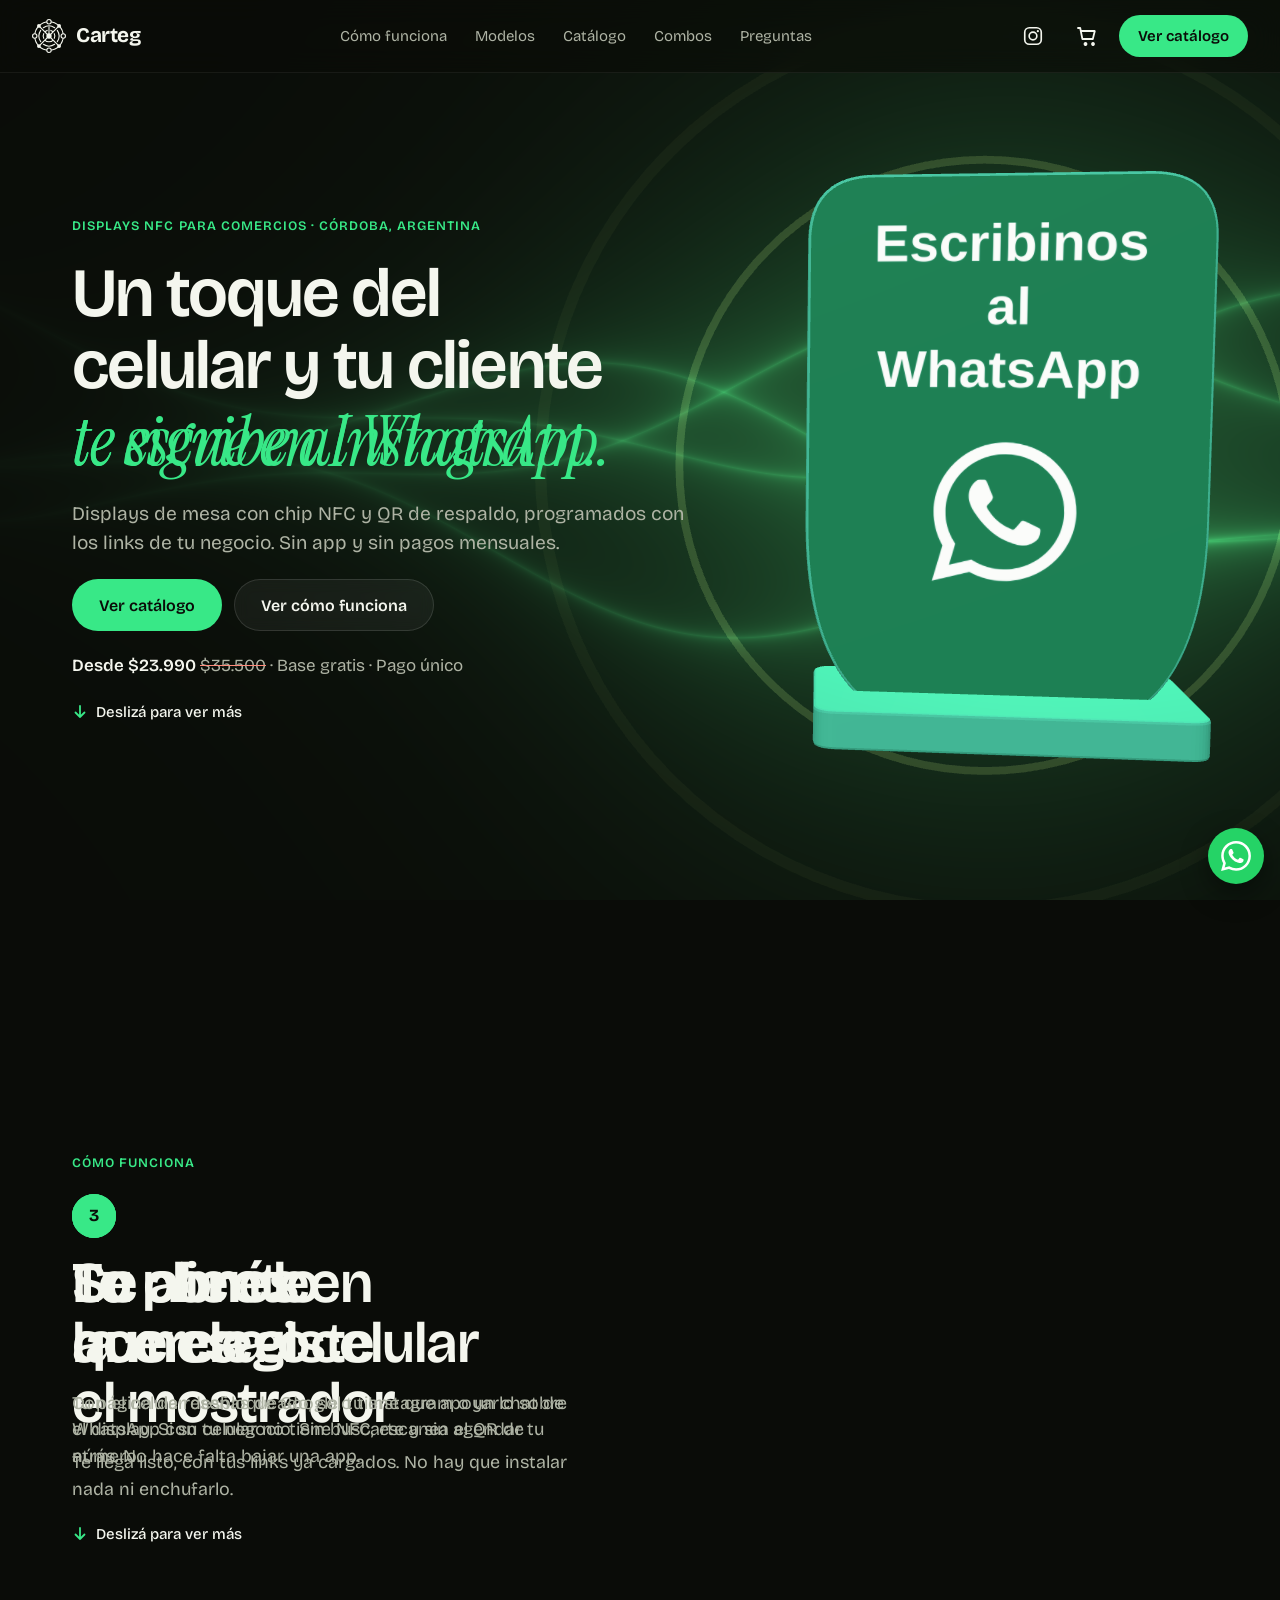
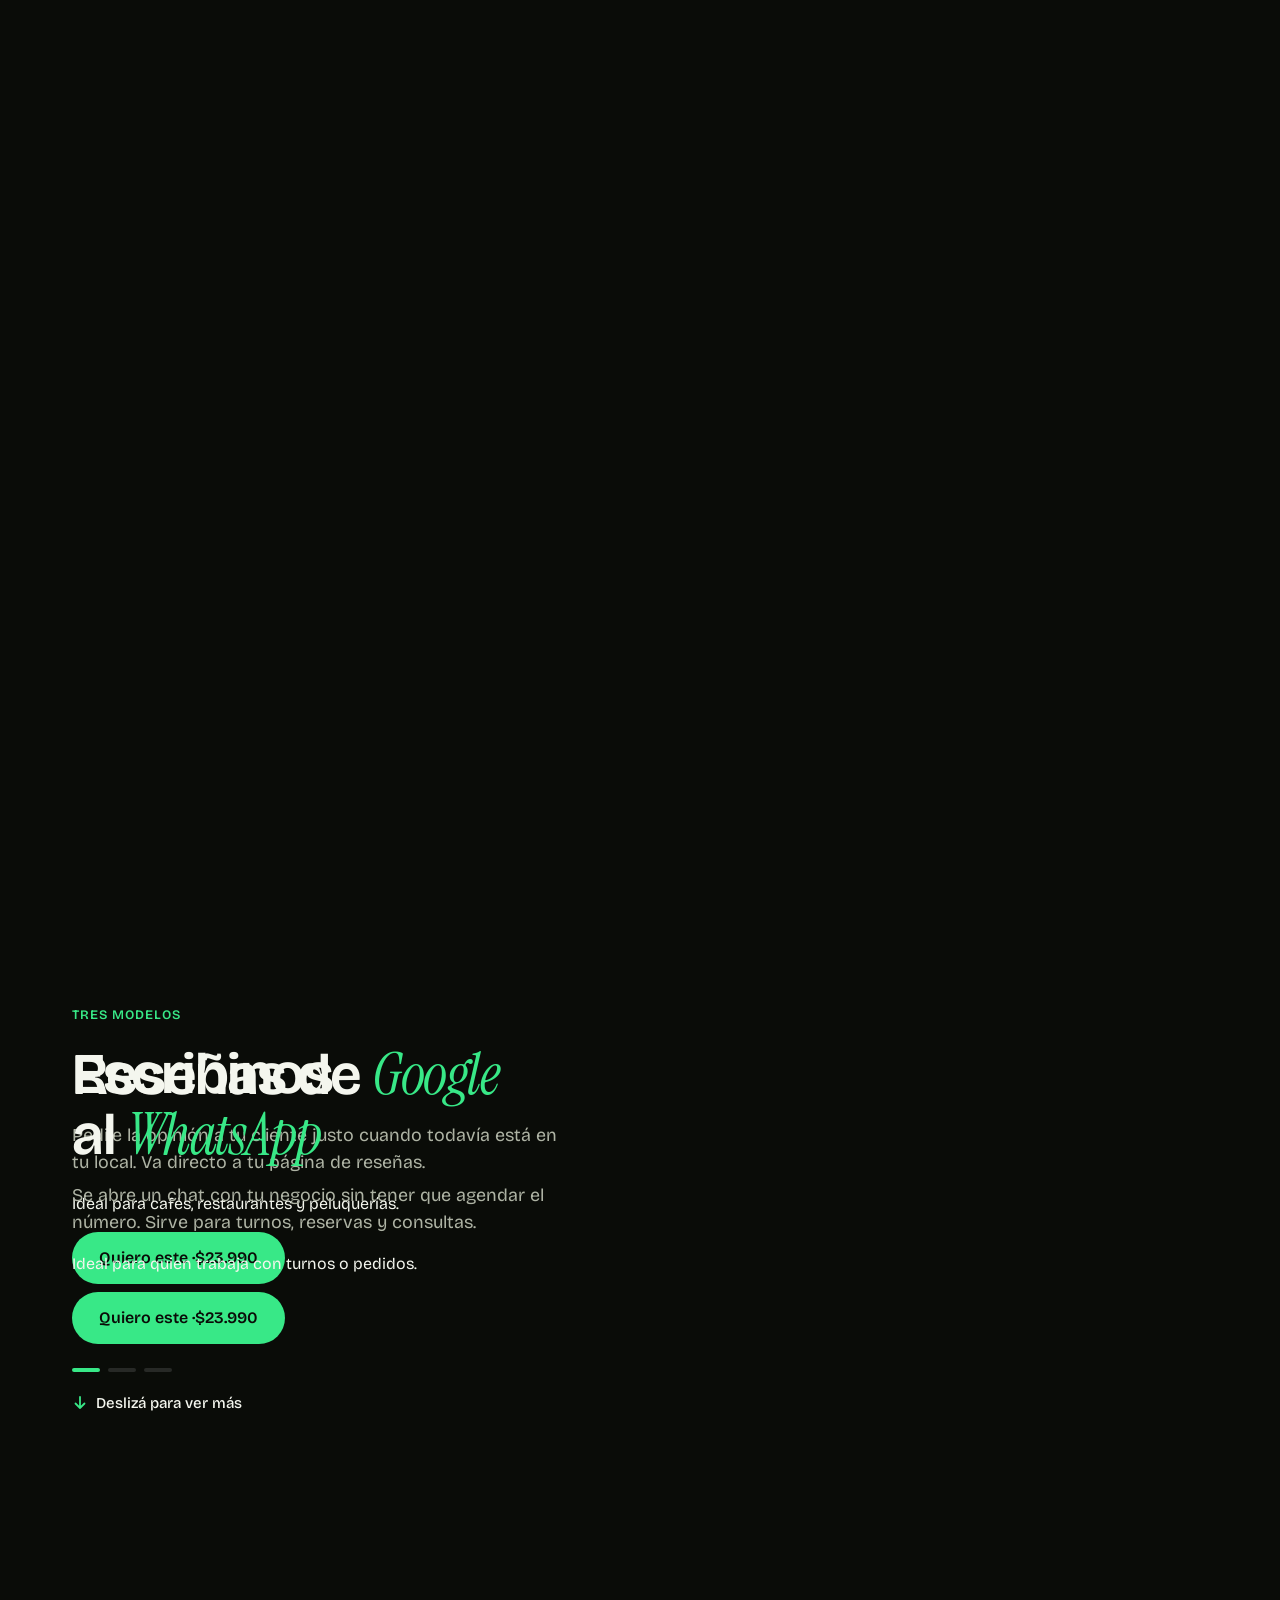
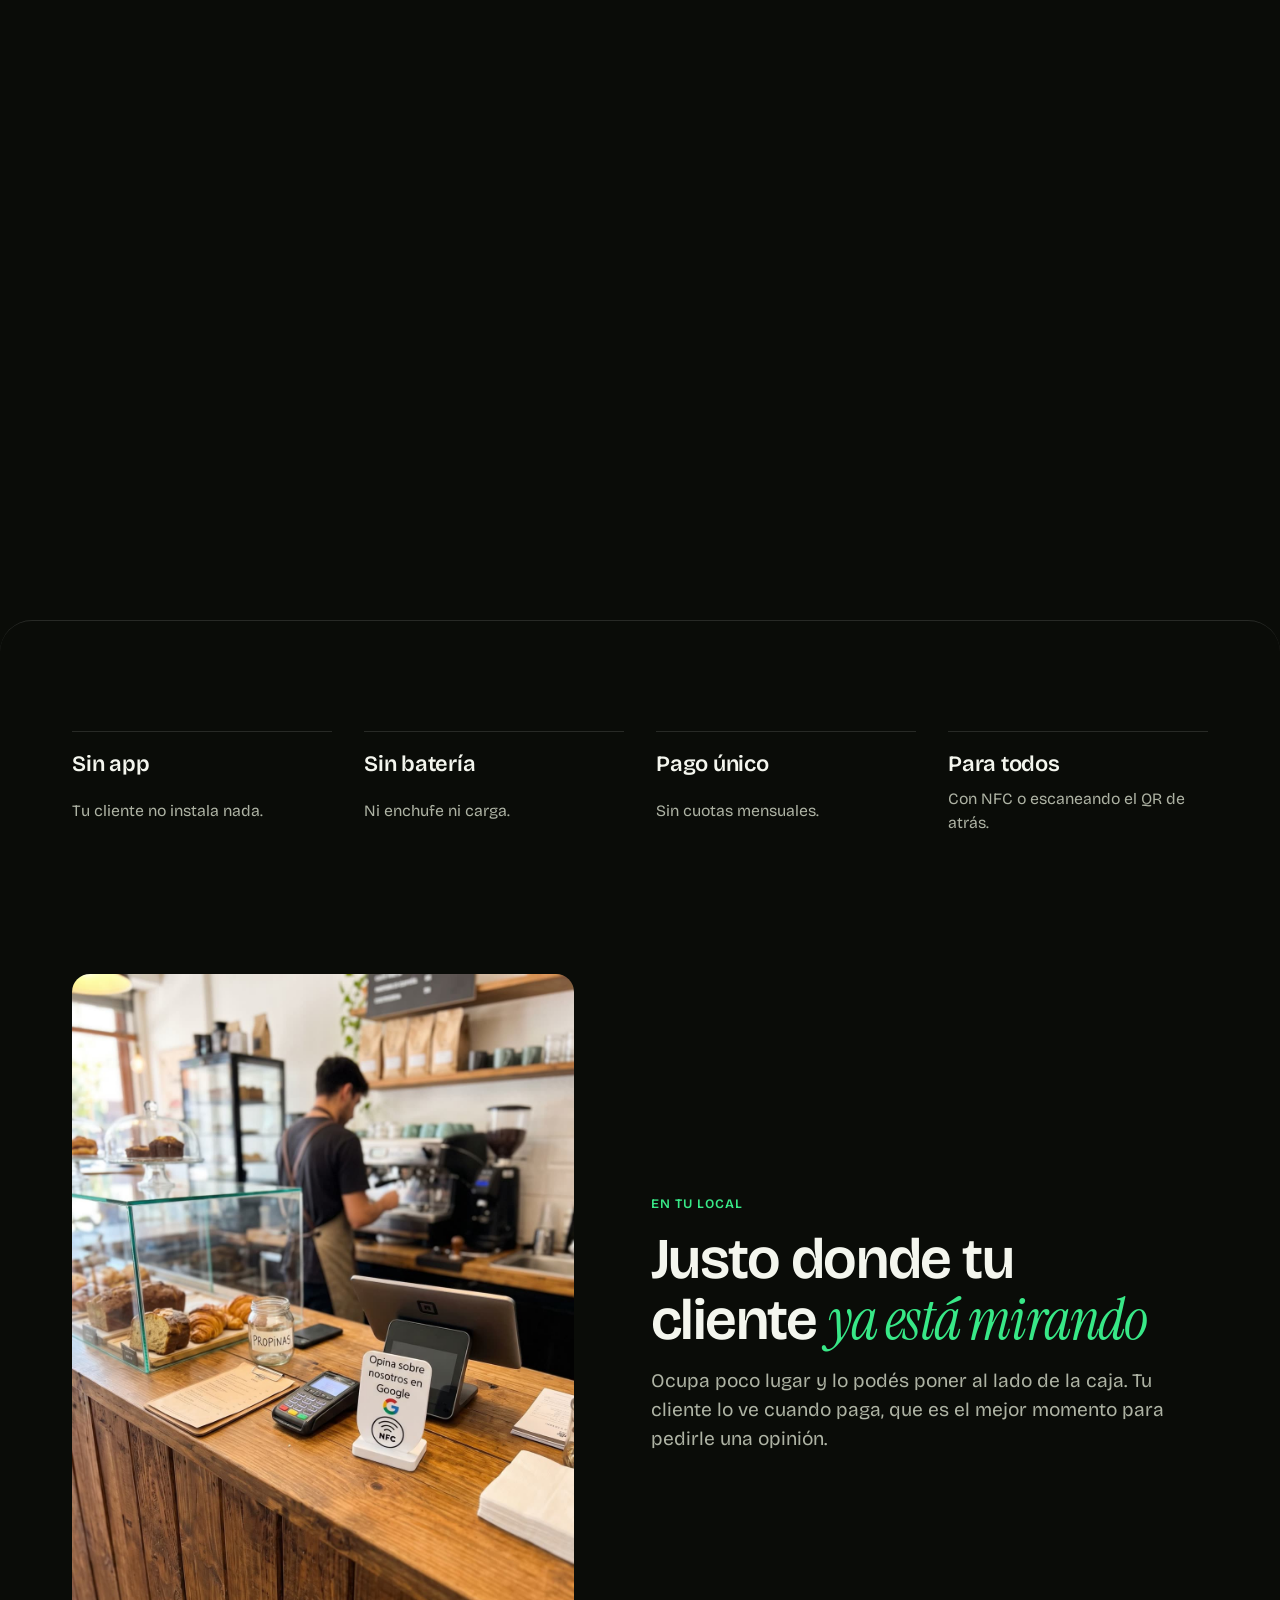
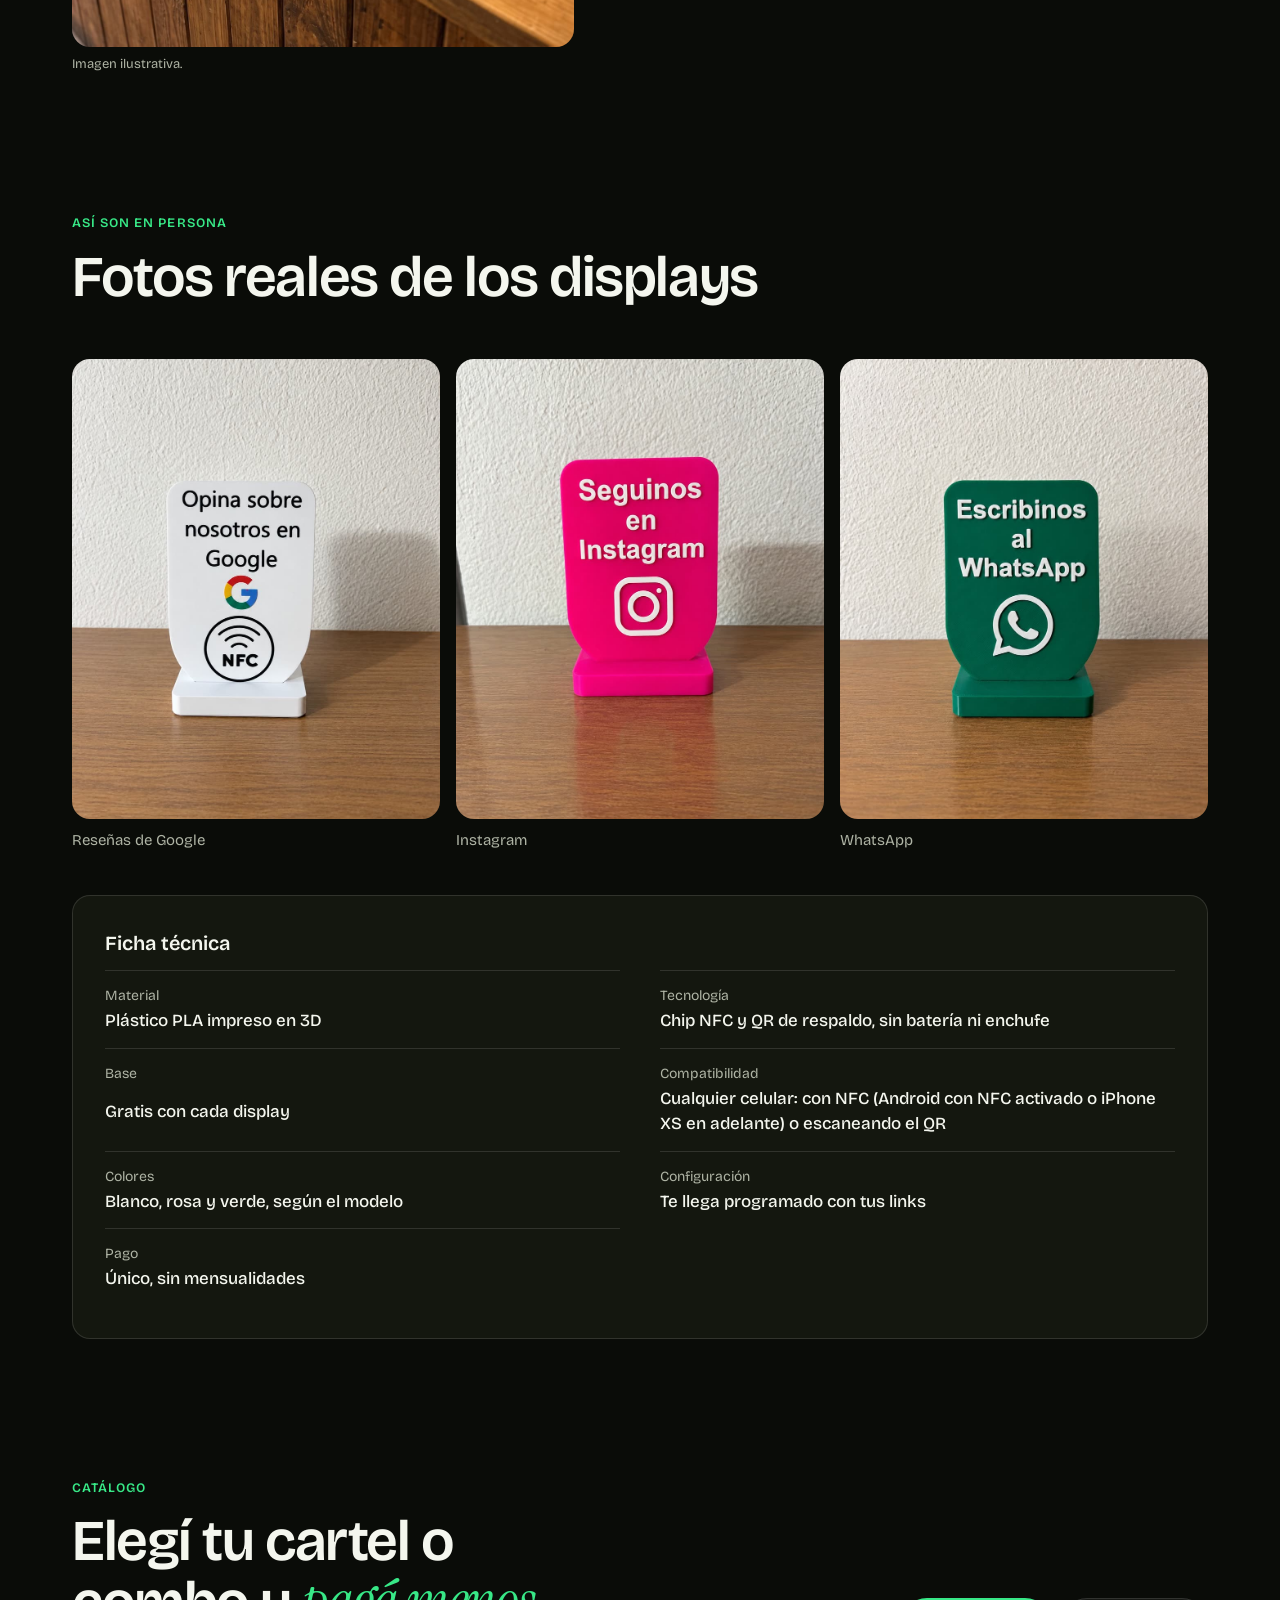
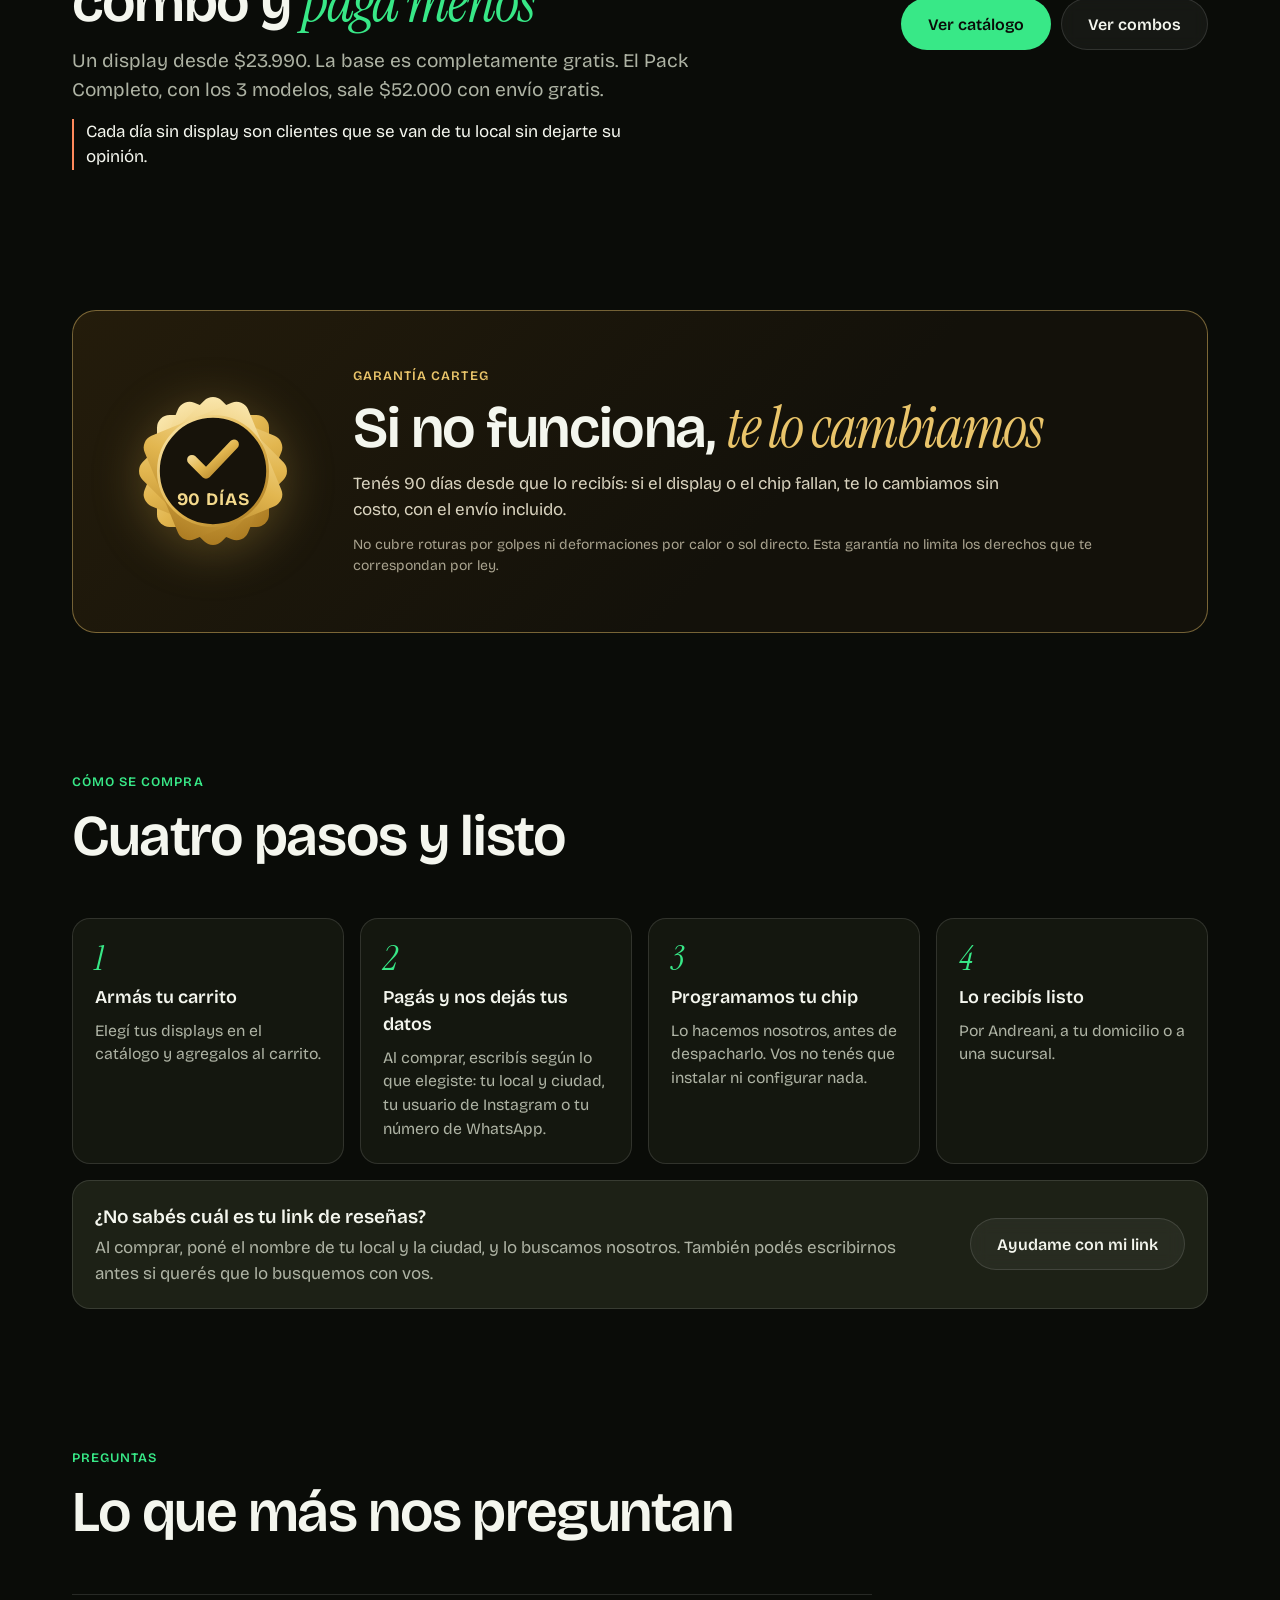
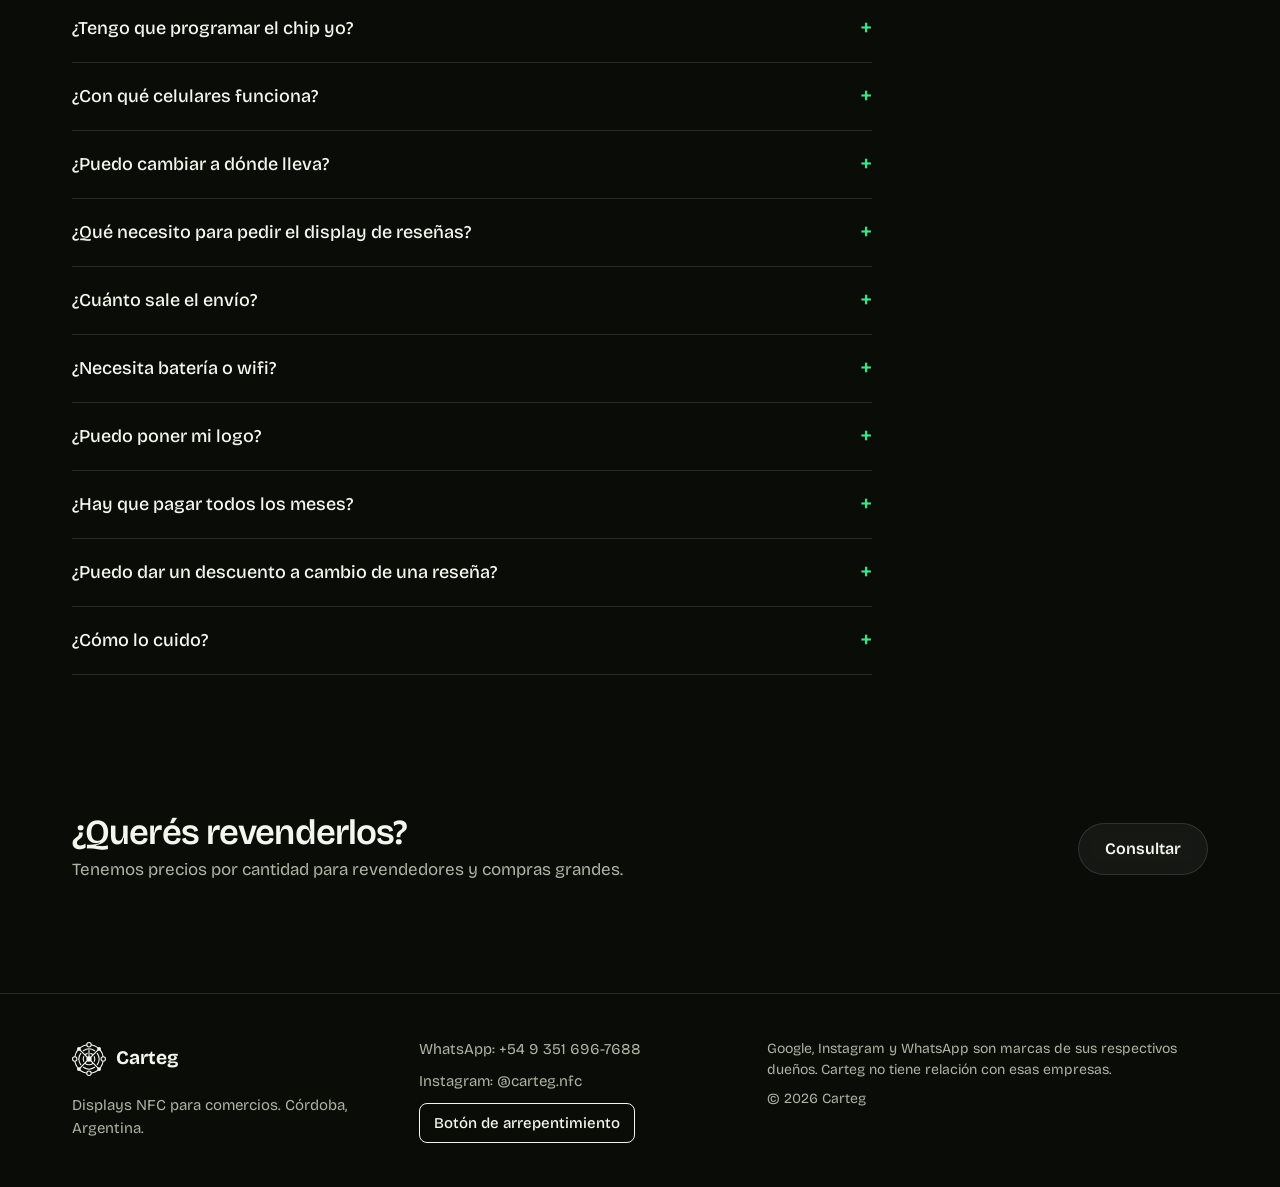
==== commit 19a3ae2c: "Web: los displays traen QR de respaldo - "Sin QR" pasa a "con QR de respaldo para cualquier celular"" ====
--- a/index.html
+++ b/index.html
@@ -4,7 +4,7 @@
     <meta charset="UTF-8">
     <meta name="viewport" content="width=device-width, initial-scale=1">
     <title>Carteg | Displays NFC para comercios</title>
-    <meta name="description" content="Displays de mesa con chip NFC para comercios. Tus clientes acercan el celular y te dejan una reseña en Google, te siguen en Instagram o te escriben por WhatsApp. Sin QR, sin app y sin pagos mensuales.">
+    <meta name="description" content="Displays de mesa con chip NFC para comercios. Tus clientes acercan el celular y te dejan una reseña en Google, te siguen en Instagram o te escriben por WhatsApp. Sin app, sin pagos mensuales y con QR de respaldo para cualquier celular.">
     <meta property="og:title" content="Carteg | Displays NFC para comercios">
     <meta property="og:description" content="Un toque del celular y tu cliente te deja una reseña, te sigue o te escribe.">
     <meta property="og:image" content="https://carteg.vercel.app/assets/pack-completo.jpg">
@@ -72,7 +72,7 @@
                             <em>te escribe al WhatsApp.</em>
                         </span>
                     </h1>
-                    <p class="lead">Displays de mesa con chip NFC, programados con los links de tu negocio. Sin QR, sin app y sin pagos mensuales.</p>
+                    <p class="lead">Displays de mesa con chip NFC y QR de respaldo, programados con los links de tu negocio. Sin app y sin pagos mensuales.</p>
                     <div class="hero-actions">
                         <a href="catalogo.html" class="btn">Ver catálogo</a>
                         <a href="#como-funciona" class="btn btn-ghost">Ver cómo funciona</a>
@@ -97,7 +97,7 @@
                         <article class="panel">
                             <span class="step-number">2</span>
                             <h2>Tu cliente acerca el celular</h2>
-                            <p>Con el celular desbloqueado, solo tiene que apoyarlo sobre el display. No hace falta abrir la cámara ni bajar una app.</p>
+                            <p>Con el celular desbloqueado, solo tiene que apoyarlo sobre el display. Si su celular no tiene NFC, escanea el QR de atrás. No hace falta bajar una app.</p>
                         </article>
                         <article class="panel">
                             <span class="step-number">3</span>
@@ -148,7 +148,7 @@
                 <div><strong>Sin app</strong><span>Tu cliente no instala nada.</span></div>
                 <div><strong>Sin batería</strong><span>Ni enchufe ni carga.</span></div>
                 <div><strong>Pago único</strong><span>Sin cuotas mensuales.</span></div>
-                <div><strong>Compatible</strong><span>Android con NFC activado y iPhone XS o posterior.</span></div>
+                <div><strong>Para todos</strong><span>Con NFC o escaneando el QR de atrás.</span></div>
             </section>
 
             <section class="in-place wrap">
@@ -178,9 +178,9 @@
                     <h3>Ficha técnica</h3>
                     <dl>
                         <div><dt>Material</dt><dd>Plástico PLA impreso en 3D</dd></div>
-                        <div><dt>Tecnología</dt><dd>Chip NFC, sin batería ni enchufe</dd></div>
+                        <div><dt>Tecnología</dt><dd>Chip NFC y QR de respaldo, sin batería ni enchufe</dd></div>
                         <div><dt>Base</dt><dd>Gratis con cada display</dd></div>
-                        <div><dt>Compatibilidad</dt><dd>Android con NFC activado y iPhone XS o posterior</dd></div>
+                        <div><dt>Compatibilidad</dt><dd>Cualquier celular: con NFC (Android con NFC activado o iPhone XS en adelante) o escaneando el QR</dd></div>
                         <div><dt>Colores</dt><dd>Blanco, rosa y verde, según el modelo</dd></div>
                         <div><dt>Configuración</dt><dd>Te llega programado con tus links</dd></div>
                         <div><dt>Pago</dt><dd>Único, sin mensualidades</dd></div>
@@ -261,7 +261,11 @@
                     </details>
                     <details>
                         <summary>¿Con qué celulares funciona?</summary>
-                        <p>Con Android que tenga NFC activado y con iPhone XS o posterior. El celular tiene que estar desbloqueado.</p>
+                        <p>Con todos. Los Android con NFC activado y los iPhone XS en adelante lo abren apoyando el celular desbloqueado. Para el resto, el display trae un QR atrás: lo escanean con la cámara y se abre lo mismo.</p>
+                    </details>
+                    <details>
+                        <summary>¿Puedo cambiar a dónde lleva?</summary>
+                        <p>Sí. Si cambiás tu usuario de Instagram o querés que lleve a otra cosa, como tu carta, una promo o tu web, escribinos y lo cambiamos a distancia, sin tocar el display.</p>
                     </details>
                     <details>
                         <summary>¿Qué necesito para pedir el display de reseñas?</summary>
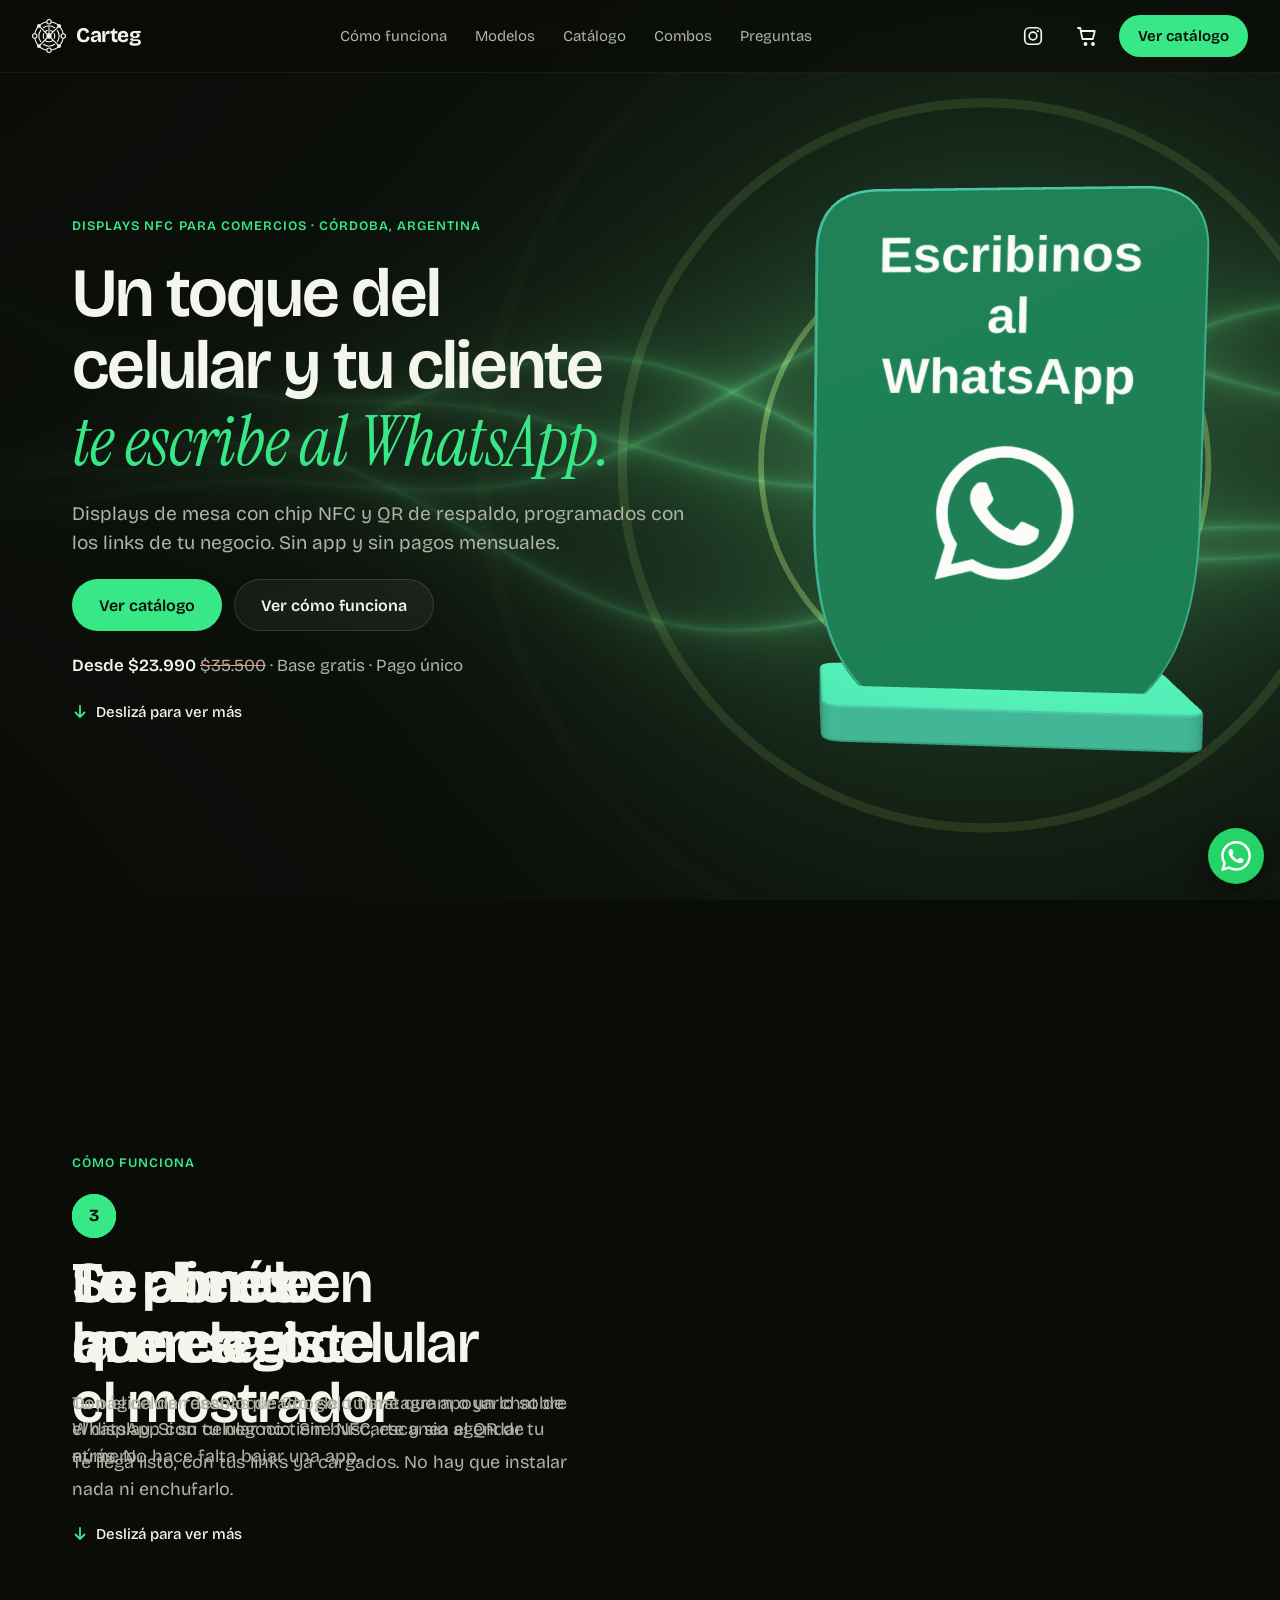
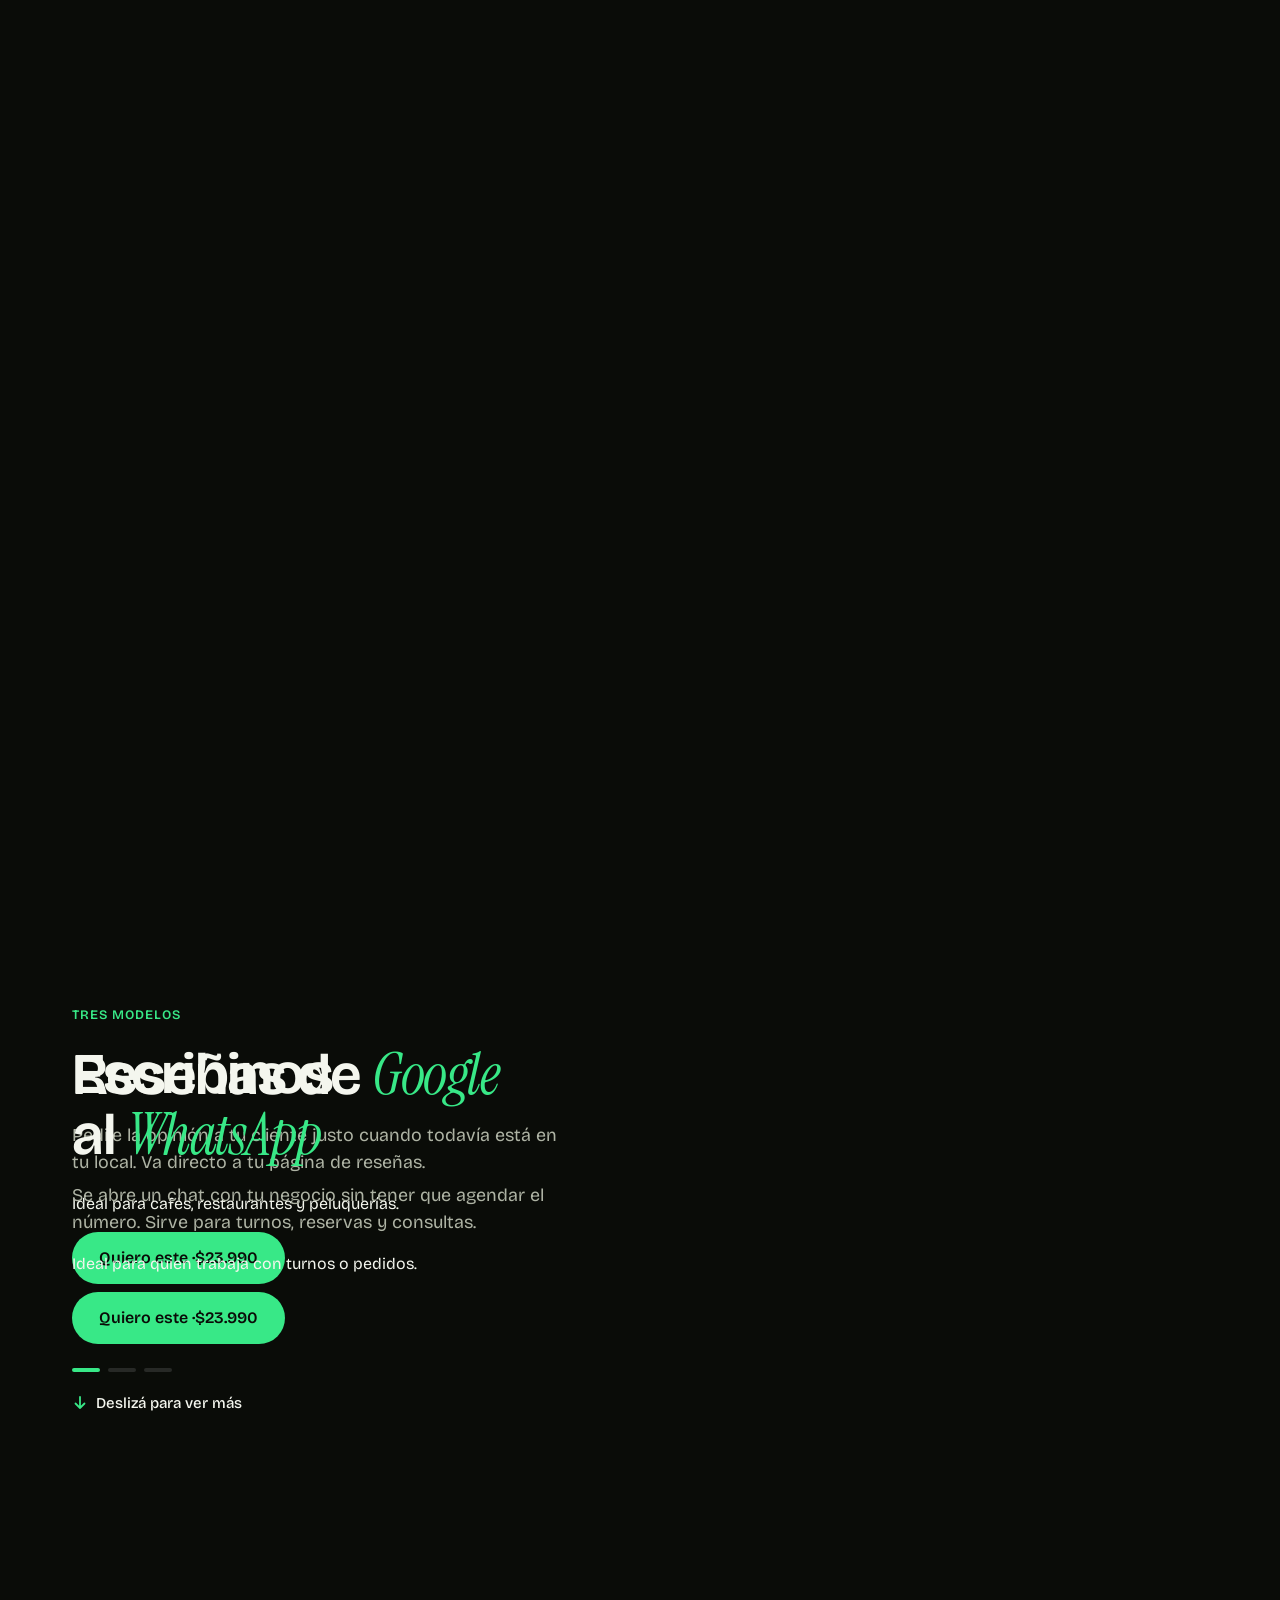
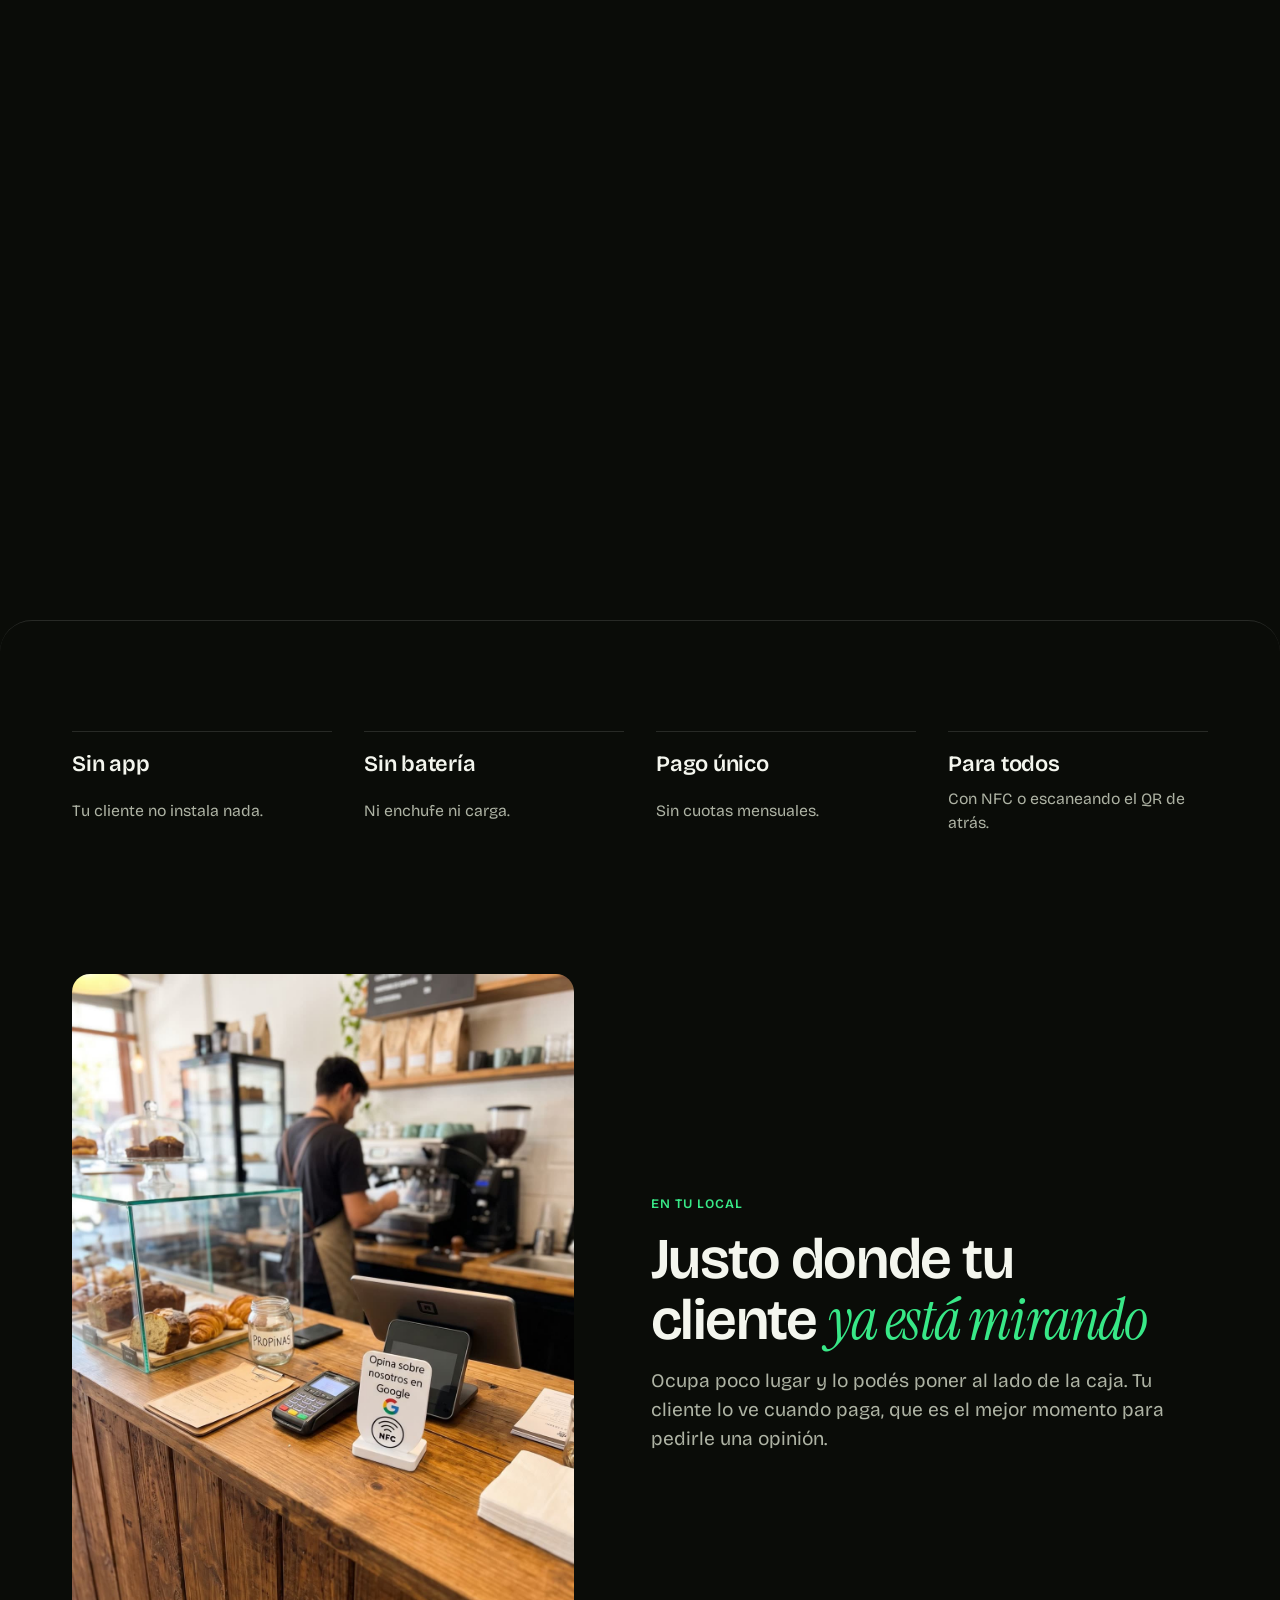
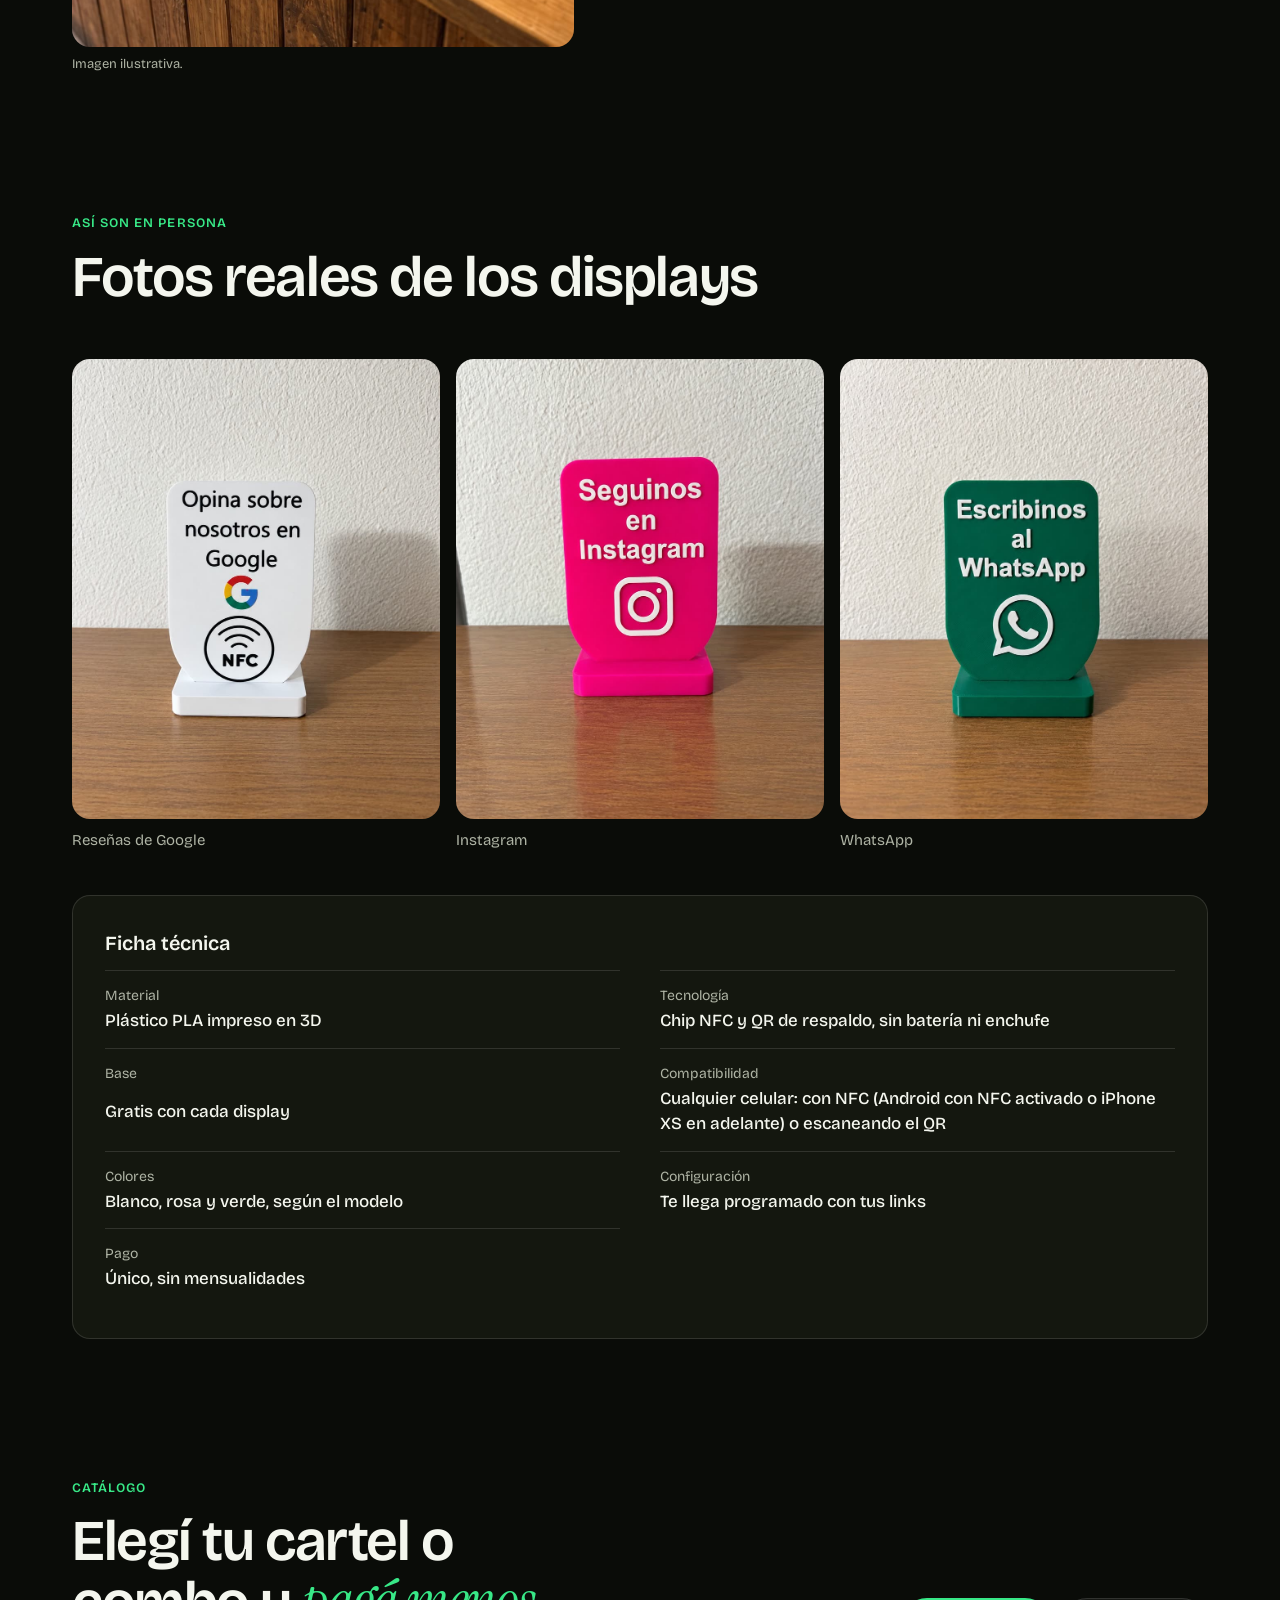
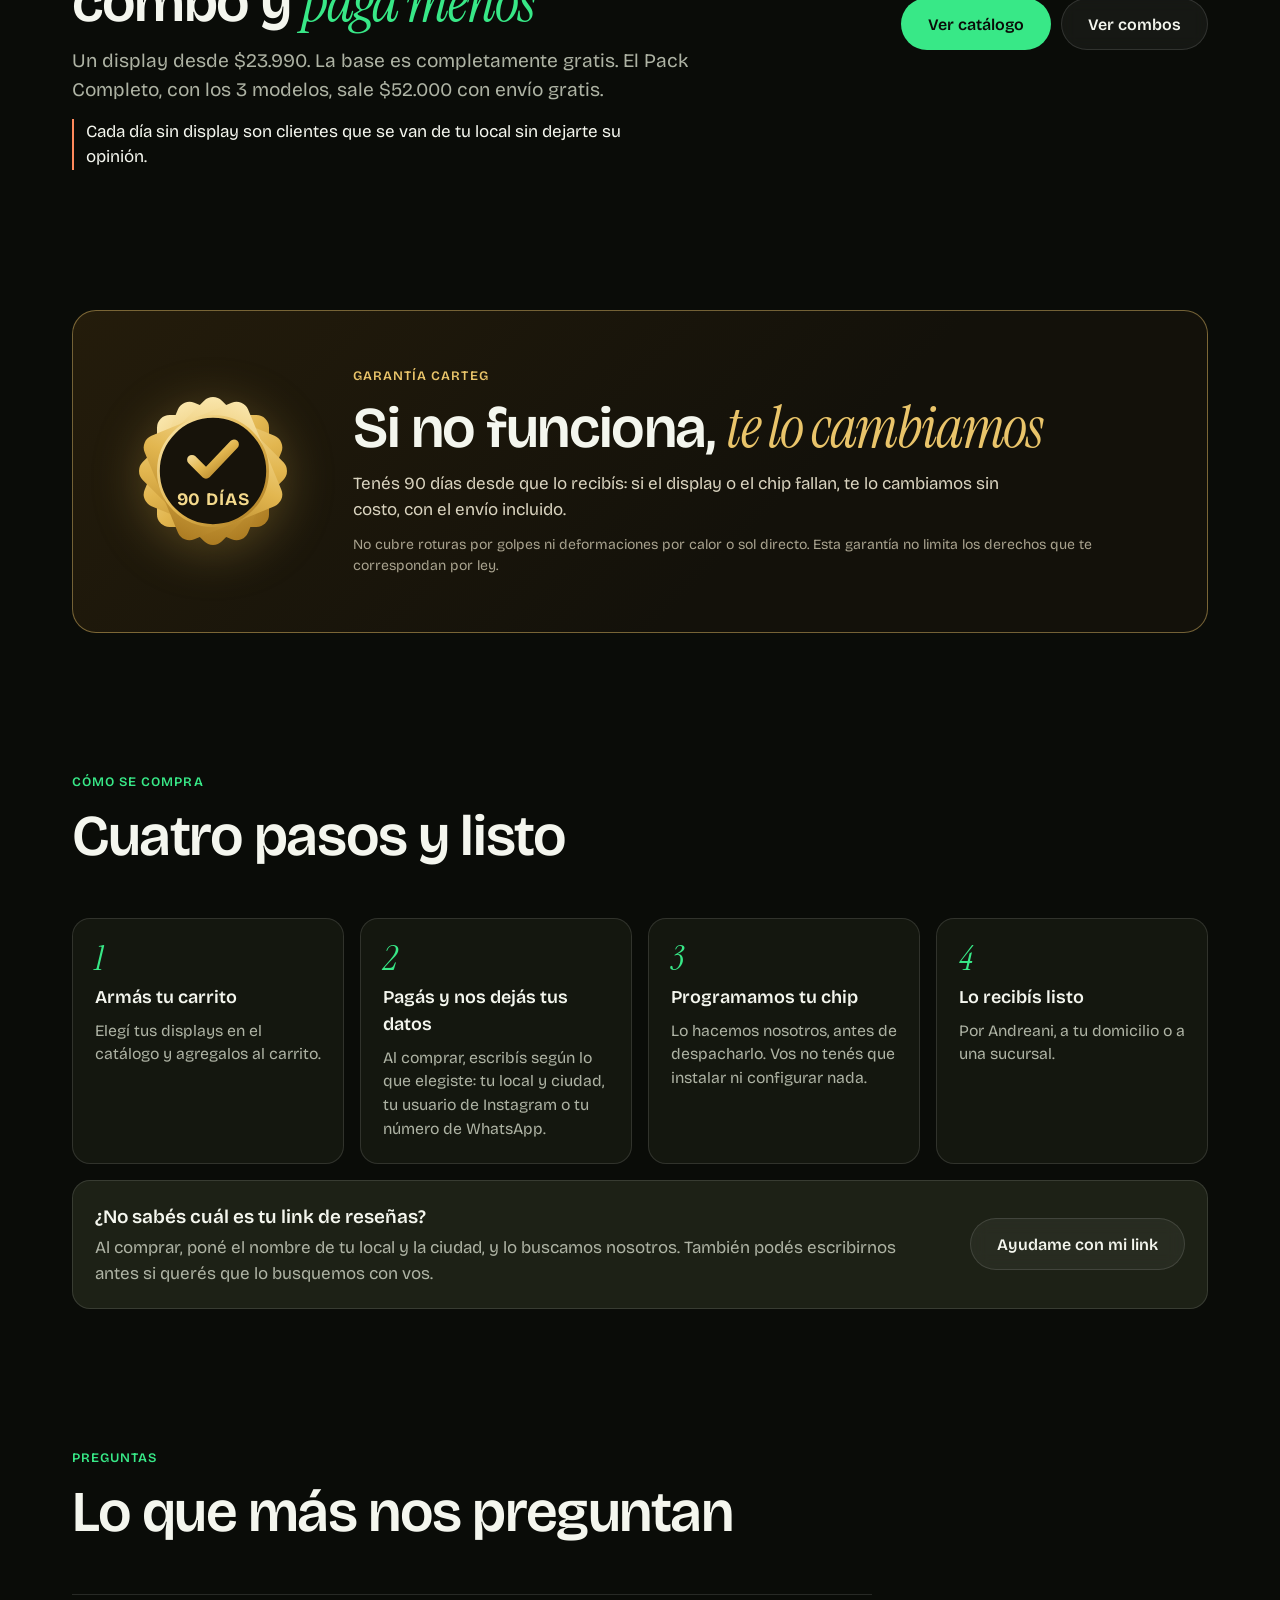
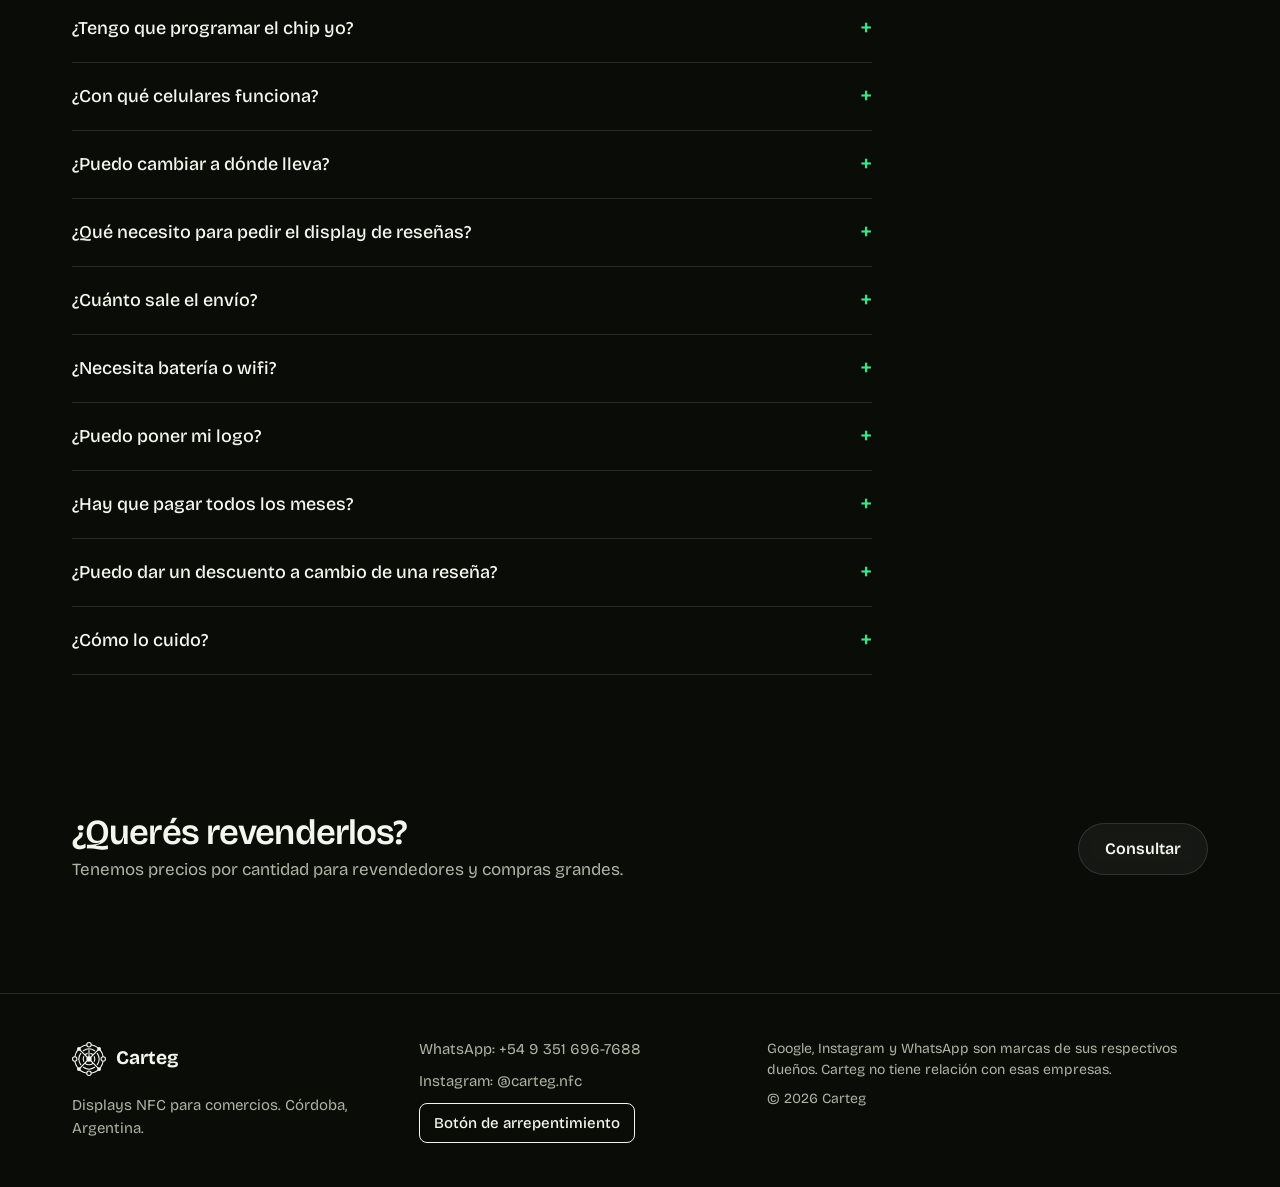
==== commit aec10478: "Carteg Sistema online con usuarios para vendedores - sistema/: Carteg Sistema en carteg.com.ar/siste" ====
--- a/index.html
+++ b/index.html
@@ -7,7 +7,7 @@
     <meta name="description" content="Displays de mesa con chip NFC para comercios. Tus clientes acercan el celular y te dejan una reseña en Google, te siguen en Instagram o te escriben por WhatsApp. Sin app, sin pagos mensuales y con QR de respaldo para cualquier celular.">
     <meta property="og:title" content="Carteg | Displays NFC para comercios">
     <meta property="og:description" content="Un toque del celular y tu cliente te deja una reseña, te sigue o te escribe.">
-    <meta property="og:image" content="https://carteg.vercel.app/assets/pack-completo.jpg">
+    <meta property="og:image" content="https://www.carteg.com.ar/assets/pack-completo.jpg">
     <meta name="theme-color" content="#0a0c08">
     <link rel="icon" href="assets/favicon.svg" type="image/svg+xml">
     <link rel="preconnect" href="https://fonts.googleapis.com">
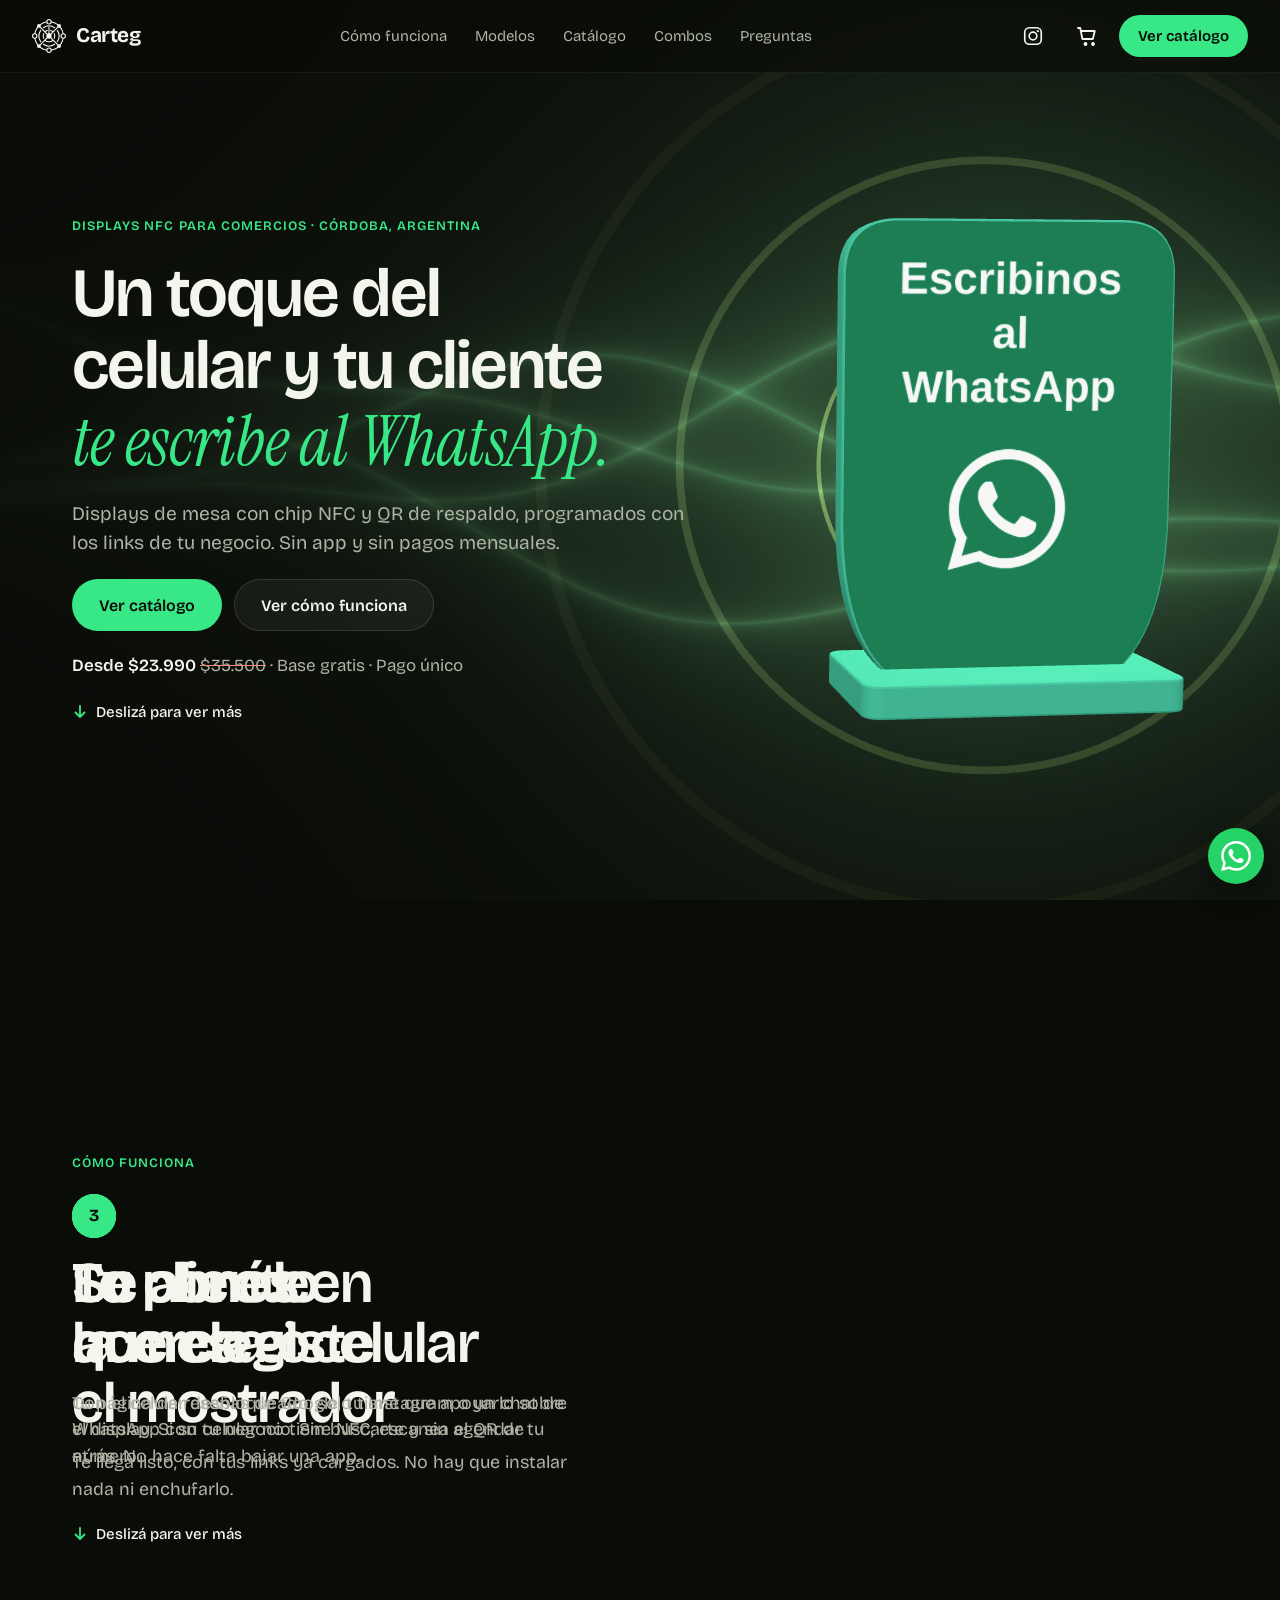
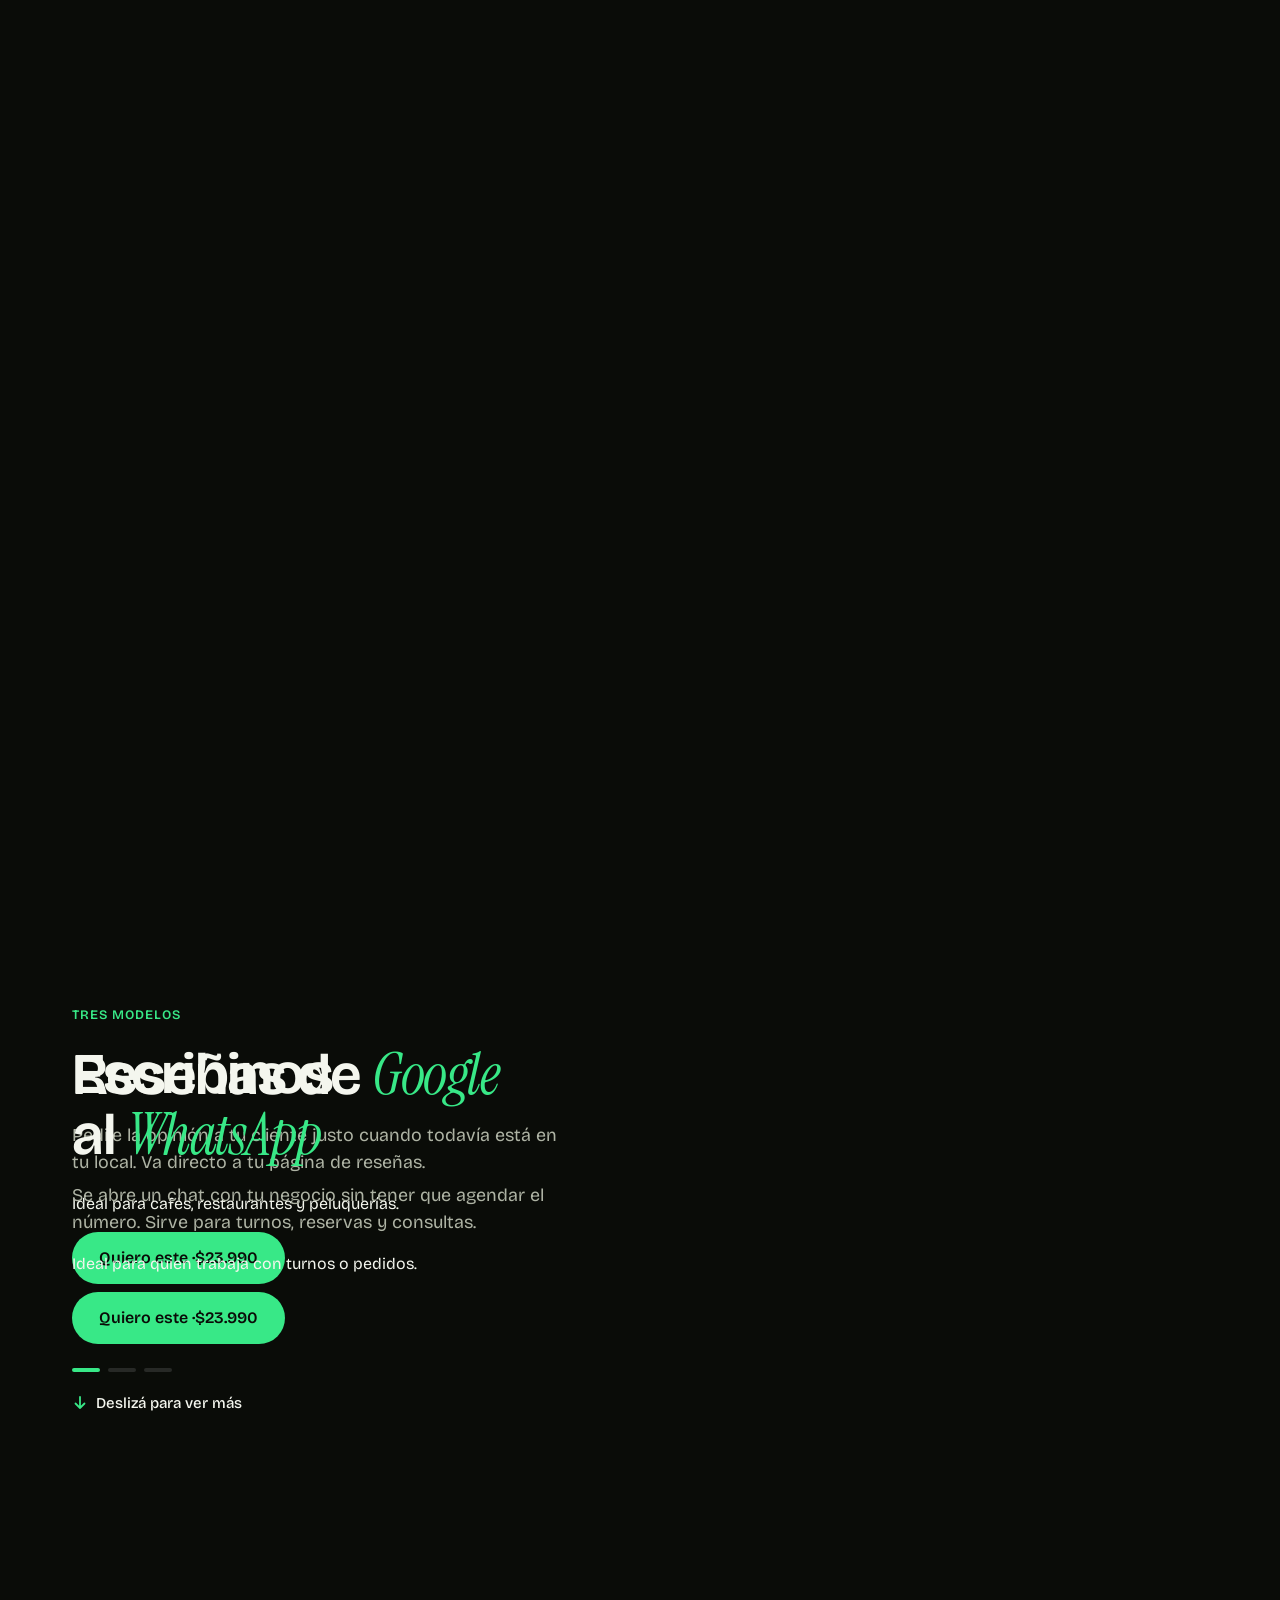
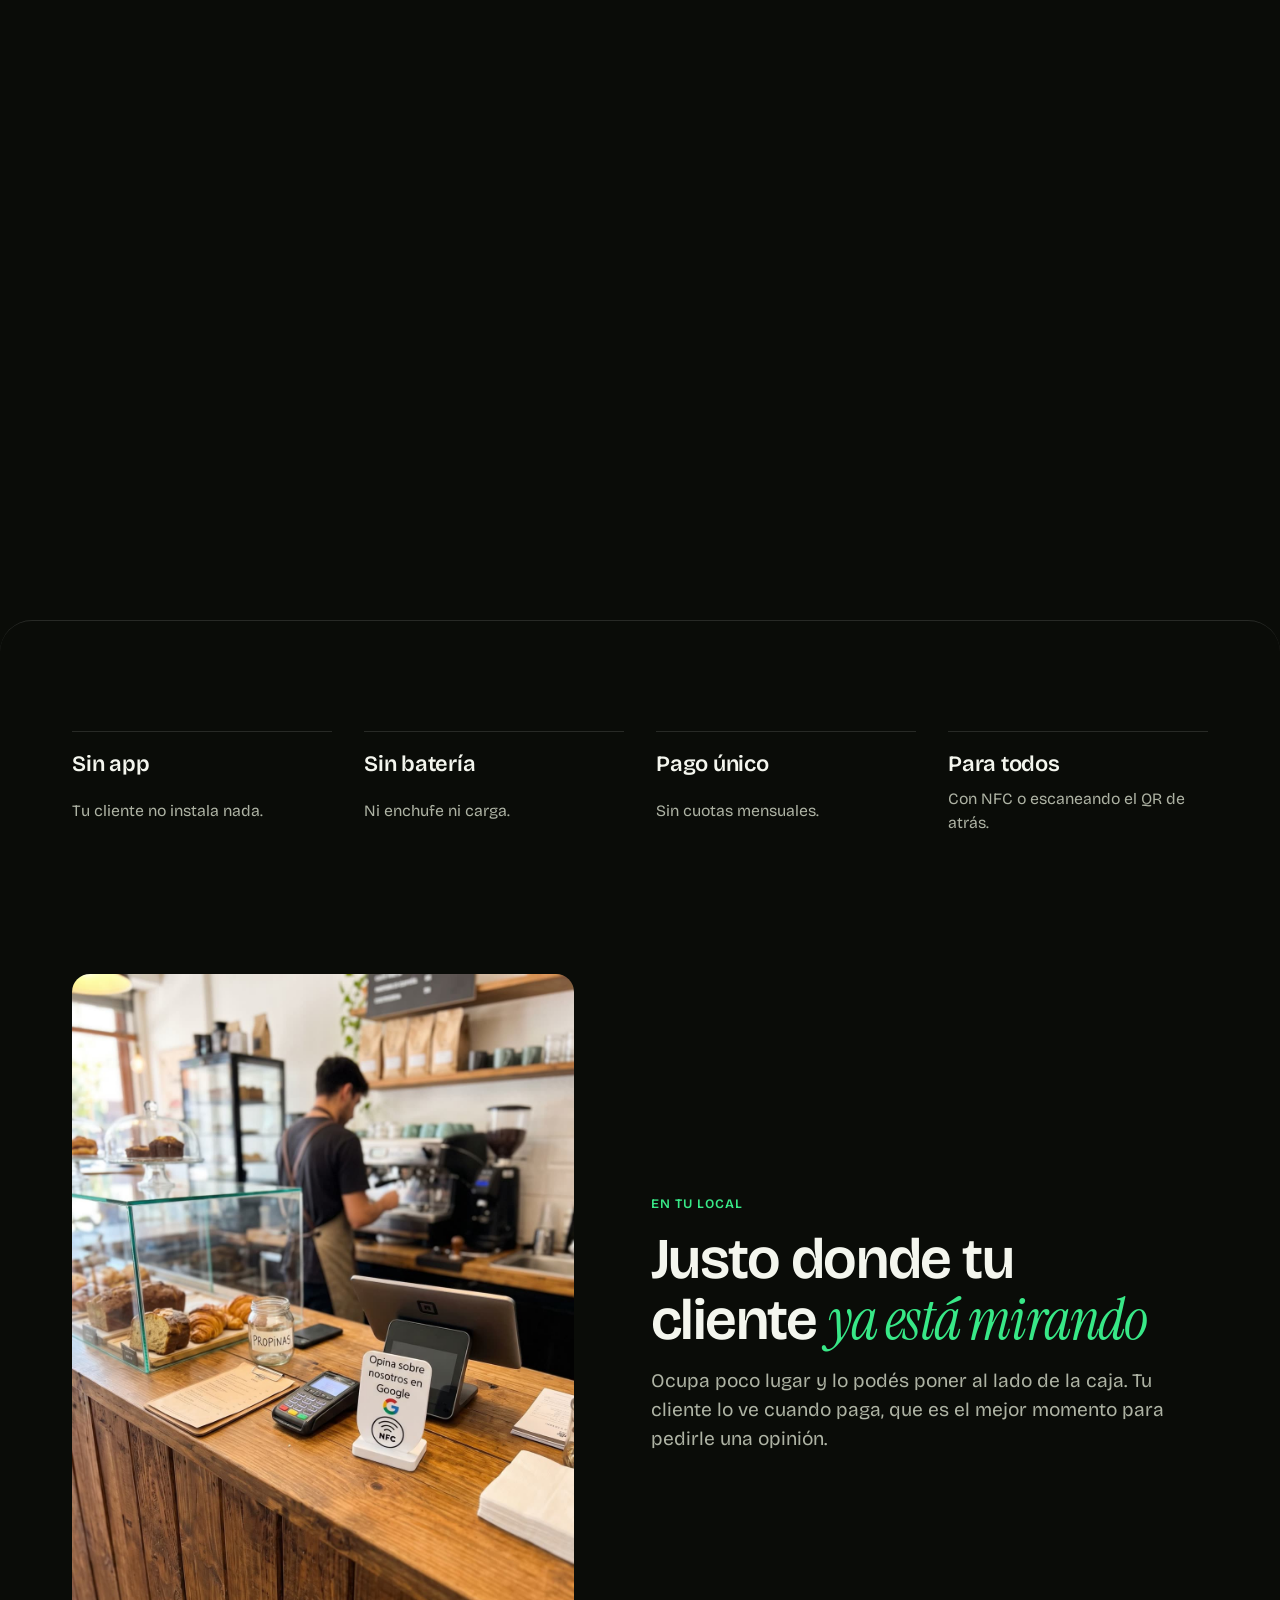
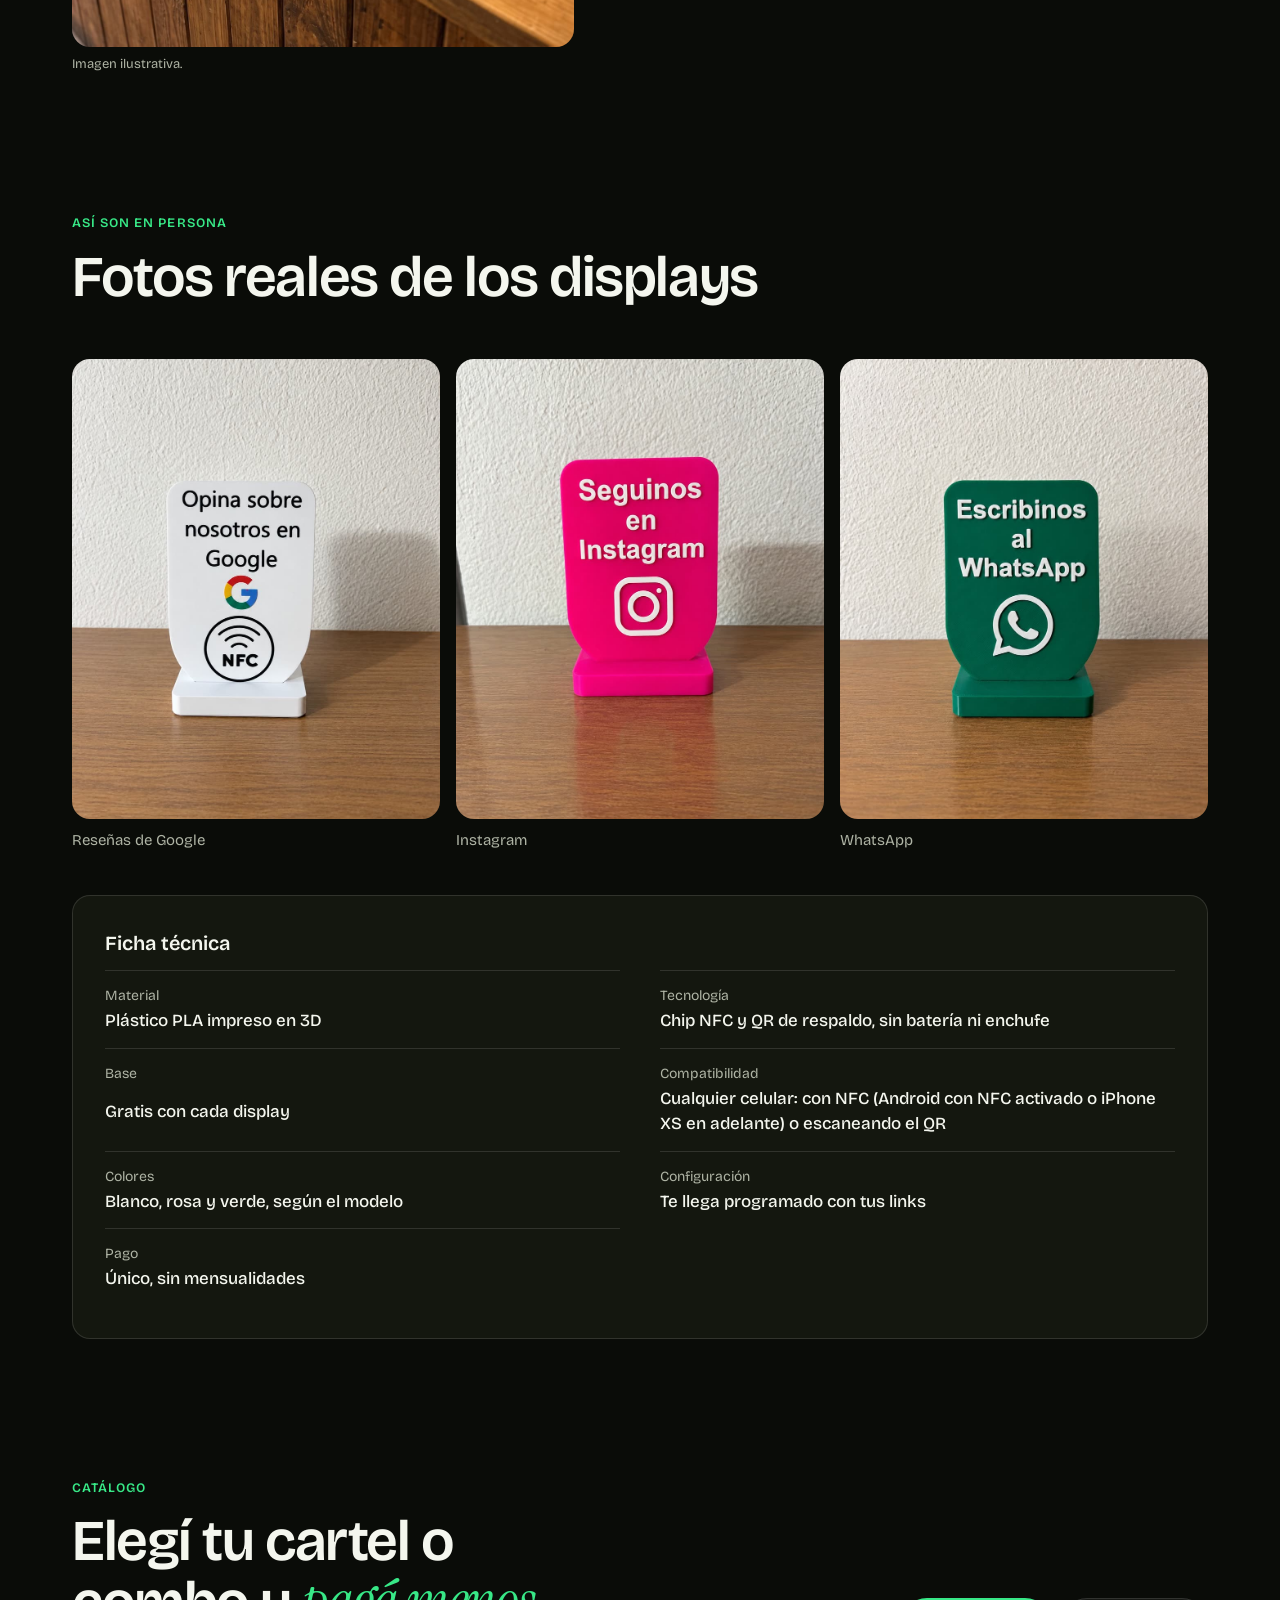
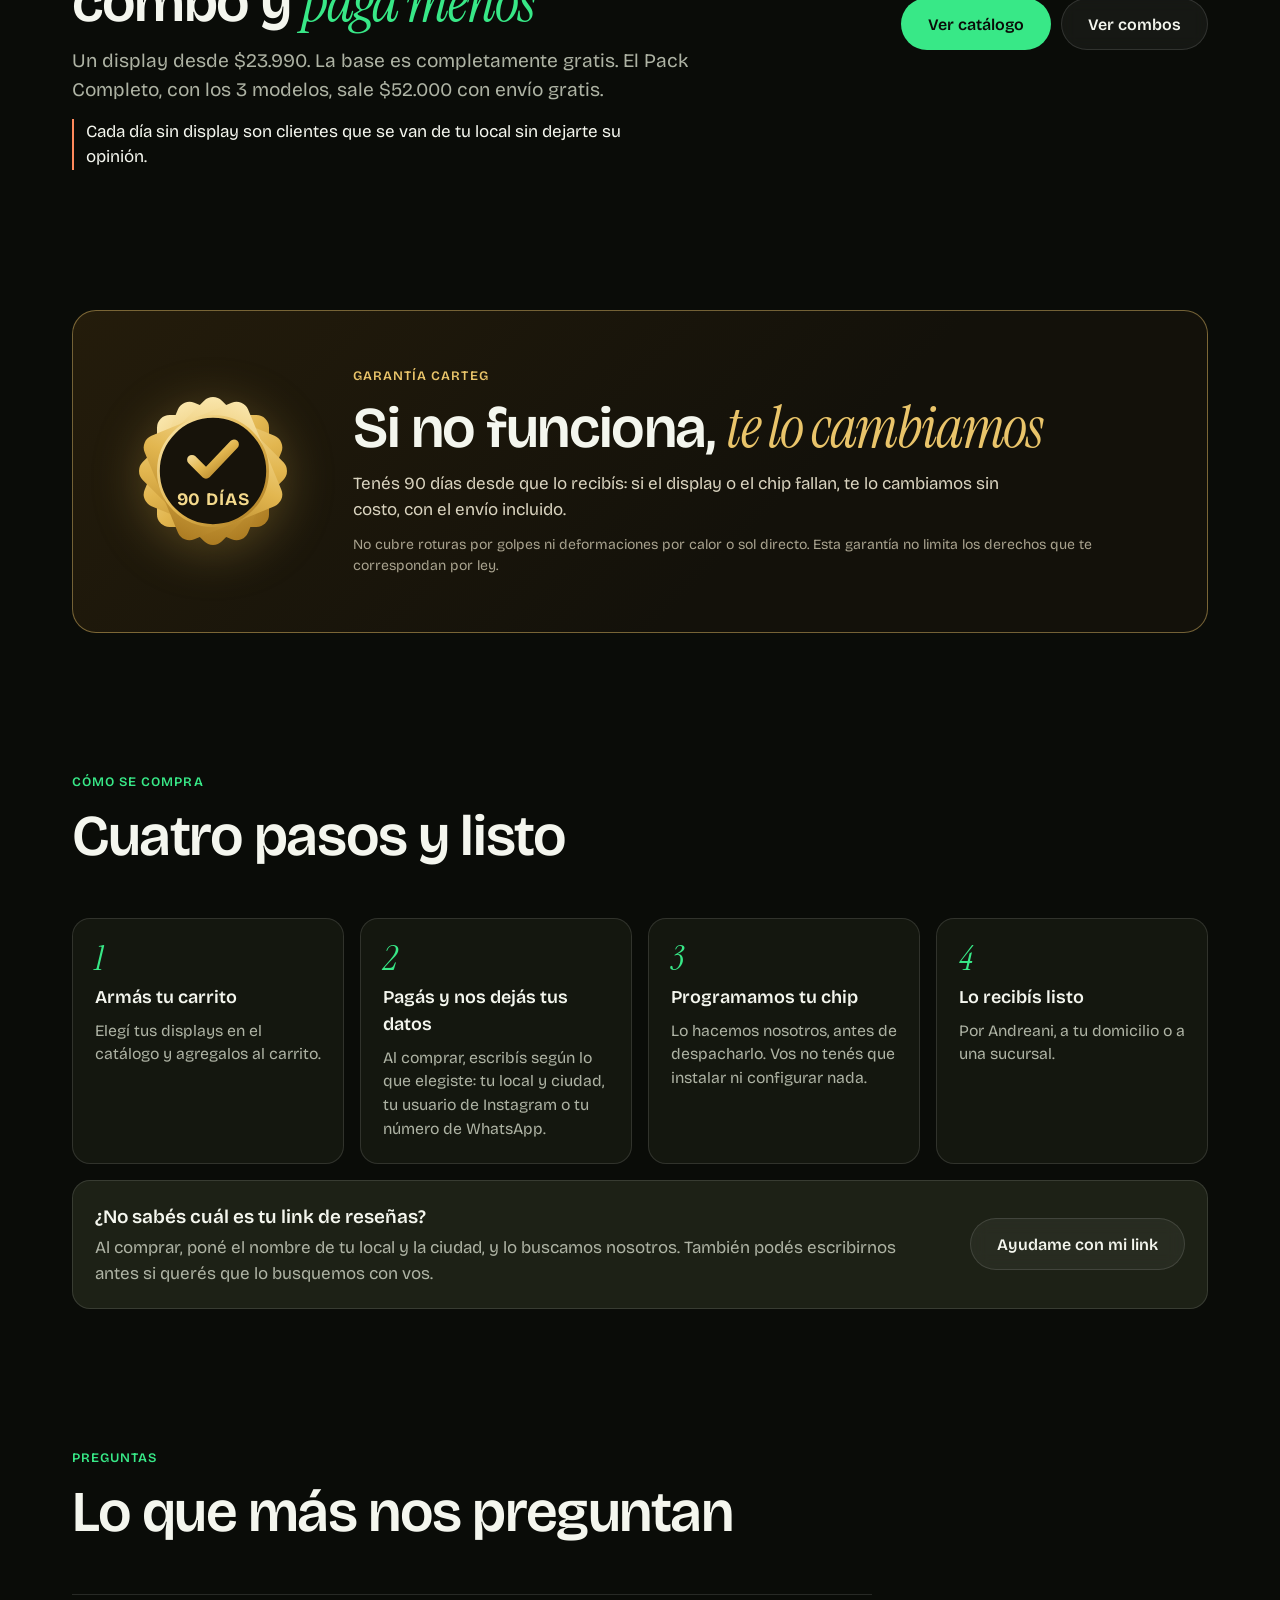
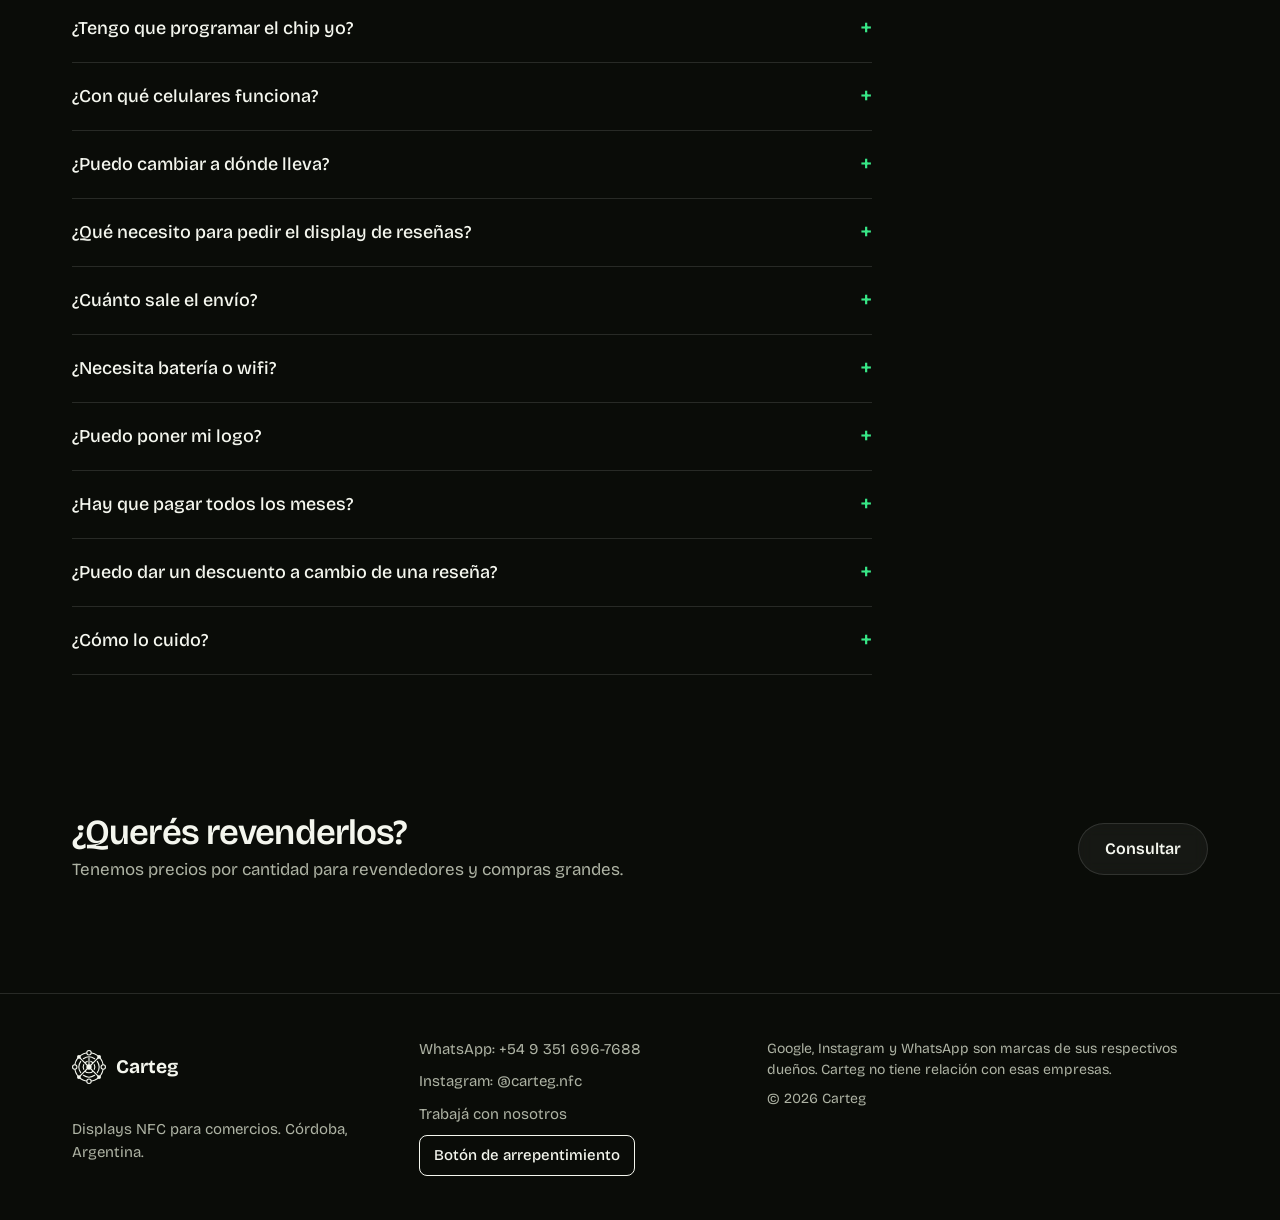
==== commit eb0b486b: "Sugerencia en el carrito, página para vendedores y postulantes en el sistema - Carrito: sugerencia d" ====
--- a/index.html
+++ b/index.html
@@ -13,7 +13,7 @@
     <link rel="preconnect" href="https://fonts.googleapis.com">
     <link rel="preconnect" href="https://fonts.gstatic.com" crossorigin>
     <link href="https://fonts.googleapis.com/css2?family=Bricolage+Grotesque:opsz,wght@12..96,400..700&family=Instrument+Serif:ital@1&display=swap" rel="stylesheet">
-    <link rel="stylesheet" href="styles.css?v=23">
+    <link rel="stylesheet" href="styles.css?v=24">
     <script>document.documentElement.classList.add('js');</script>
 </head>
 <body>
@@ -318,6 +318,7 @@
             <div>
                 <a href="https://wa.me/5493516967688" target="_blank" rel="noopener">WhatsApp: +54 9 351 696-7688</a>
                 <a href="https://www.instagram.com/carteg.nfc/" target="_blank" rel="noopener">Instagram: @carteg.nfc</a>
+                <a href="/vendedores/">Trabajá con nosotros</a>
                 <a class="regret" href="arrepentimiento.html">Botón de arrepentimiento</a>
             </div>
             <div class="legal">
@@ -328,7 +329,7 @@
     </footer>
 
     <script src="shared.js?v=23"></script>
-    <script src="cart.js?v=23"></script>
+    <script src="cart.js?v=24"></script>
     <script src="main.js?v=23"></script>
     <script src="vendor/three.min.js"></script>
     <script src="scene.js?v=23"></script>
--- a/styles.css
+++ b/styles.css
@@ -725,6 +725,16 @@
 .cart-line-side { display: grid; align-content: space-between; justify-items: end; font-variant-numeric: tabular-nums; }
 .cart-remove { min-height: 36px; padding: 0; border: 0; background: none; color: var(--muted); font: inherit; font-size: 0.875rem; text-decoration: underline; cursor: pointer; }
 .cart-remove:hover { color: var(--text); }
+.cart-upsell { display: grid; grid-template-columns: auto minmax(0, 1fr); gap: 10px 12px; align-items: center; margin: 0 20px 14px; padding: 12px; border: 1px solid rgba(201, 247, 58, 0.35); border-radius: 14px; background: rgba(201, 247, 58, 0.06); }
+.cart-upsell[hidden] { display: none; }
+.cart-upsell .cart-thumb { width: 48px; height: 60px; border-radius: 8px; }
+.cart-upsell-info { display: grid; gap: 2px; min-width: 0; }
+.cart-upsell-info small { color: var(--accent); font-size: 0.75rem; font-weight: 700; letter-spacing: 0.04em; text-transform: uppercase; }
+.cart-upsell-info strong { line-height: 1.2; }
+.cart-upsell-info span { color: var(--muted); font-size: 0.8125rem; line-height: 1.3; }
+.cart-upsell-side { grid-column: 1 / -1; display: flex; align-items: center; justify-content: space-between; gap: 12px; font-variant-numeric: tabular-nums; }
+.cart-upsell-side .btn { white-space: nowrap; }
+.cart-drawer.is-empty .cart-upsell { display: none; }
 .cart-empty { display: none; flex: 1; flex-direction: column; align-items: center; justify-content: center; gap: 16px; padding: 24px; color: var(--muted); text-align: center; }
 .cart-empty p { margin: 0; }
 .cart-drawer.is-empty .cart-empty { display: flex; }
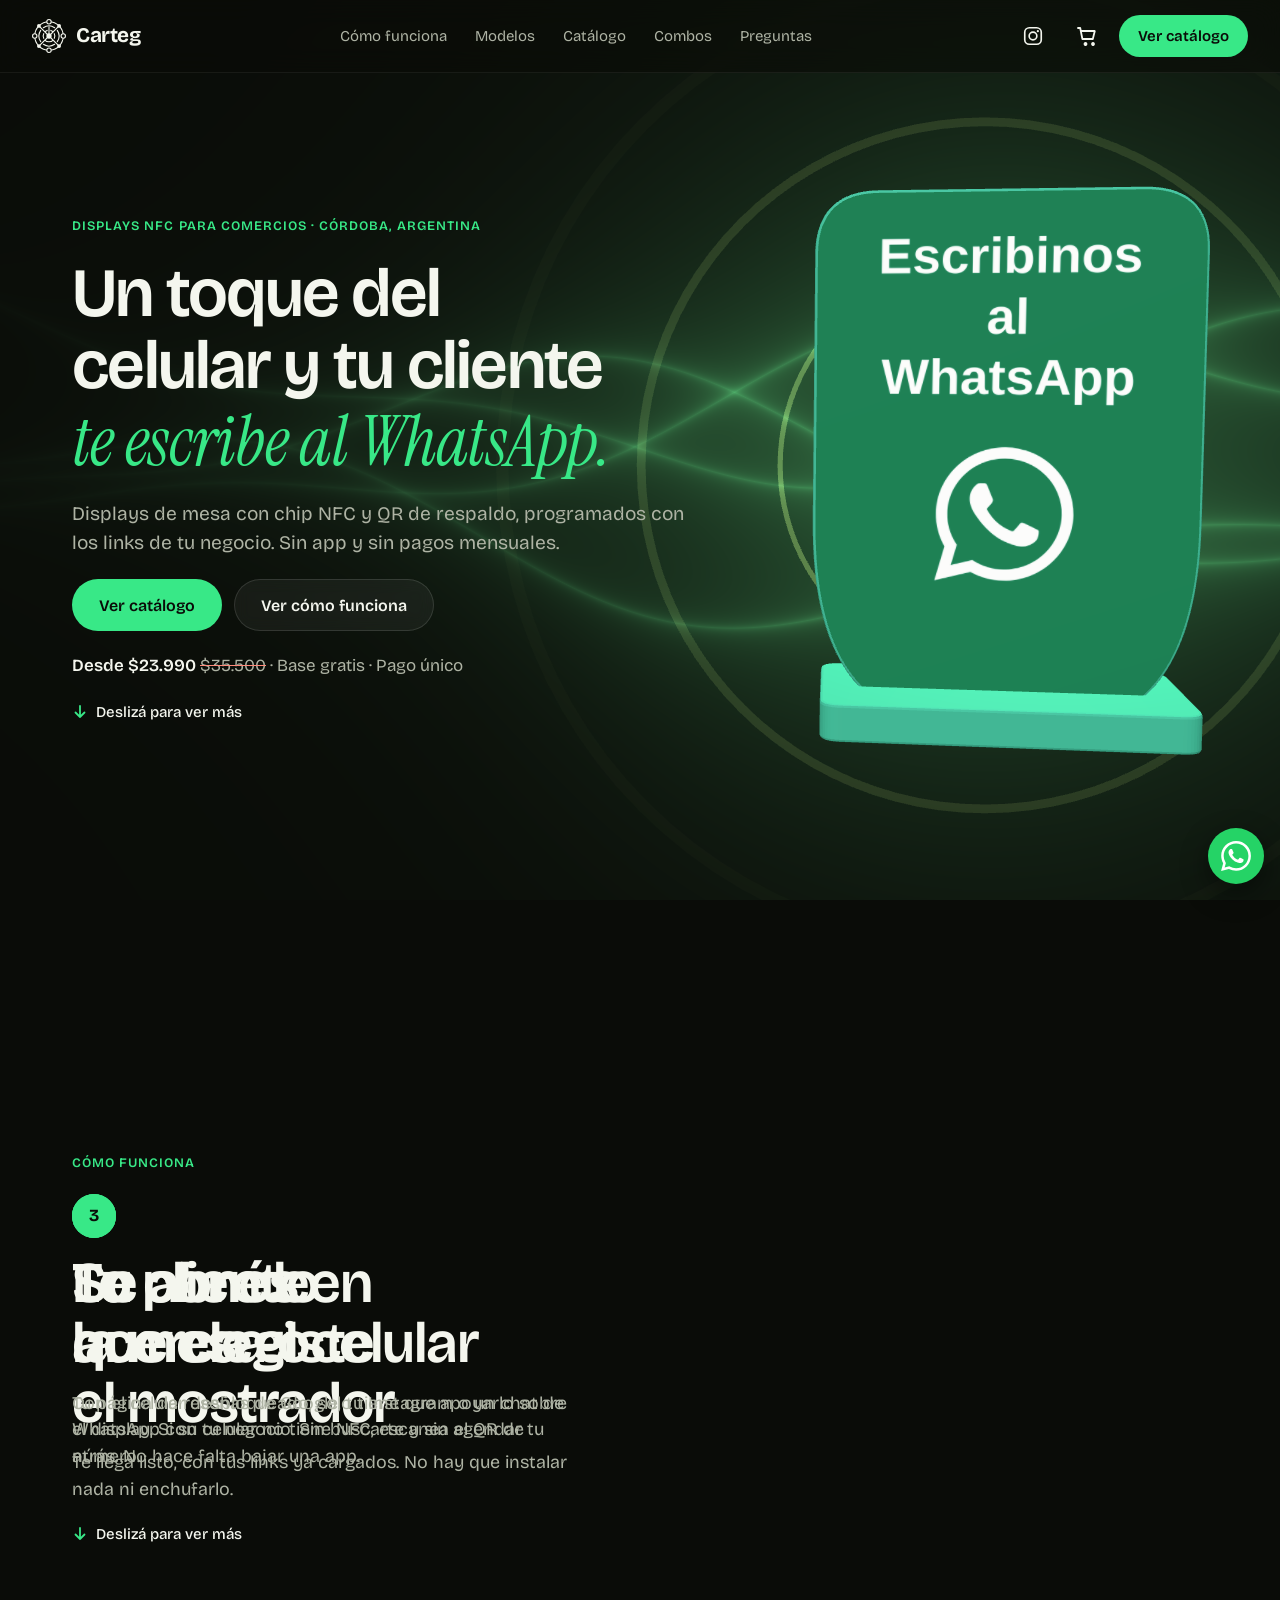
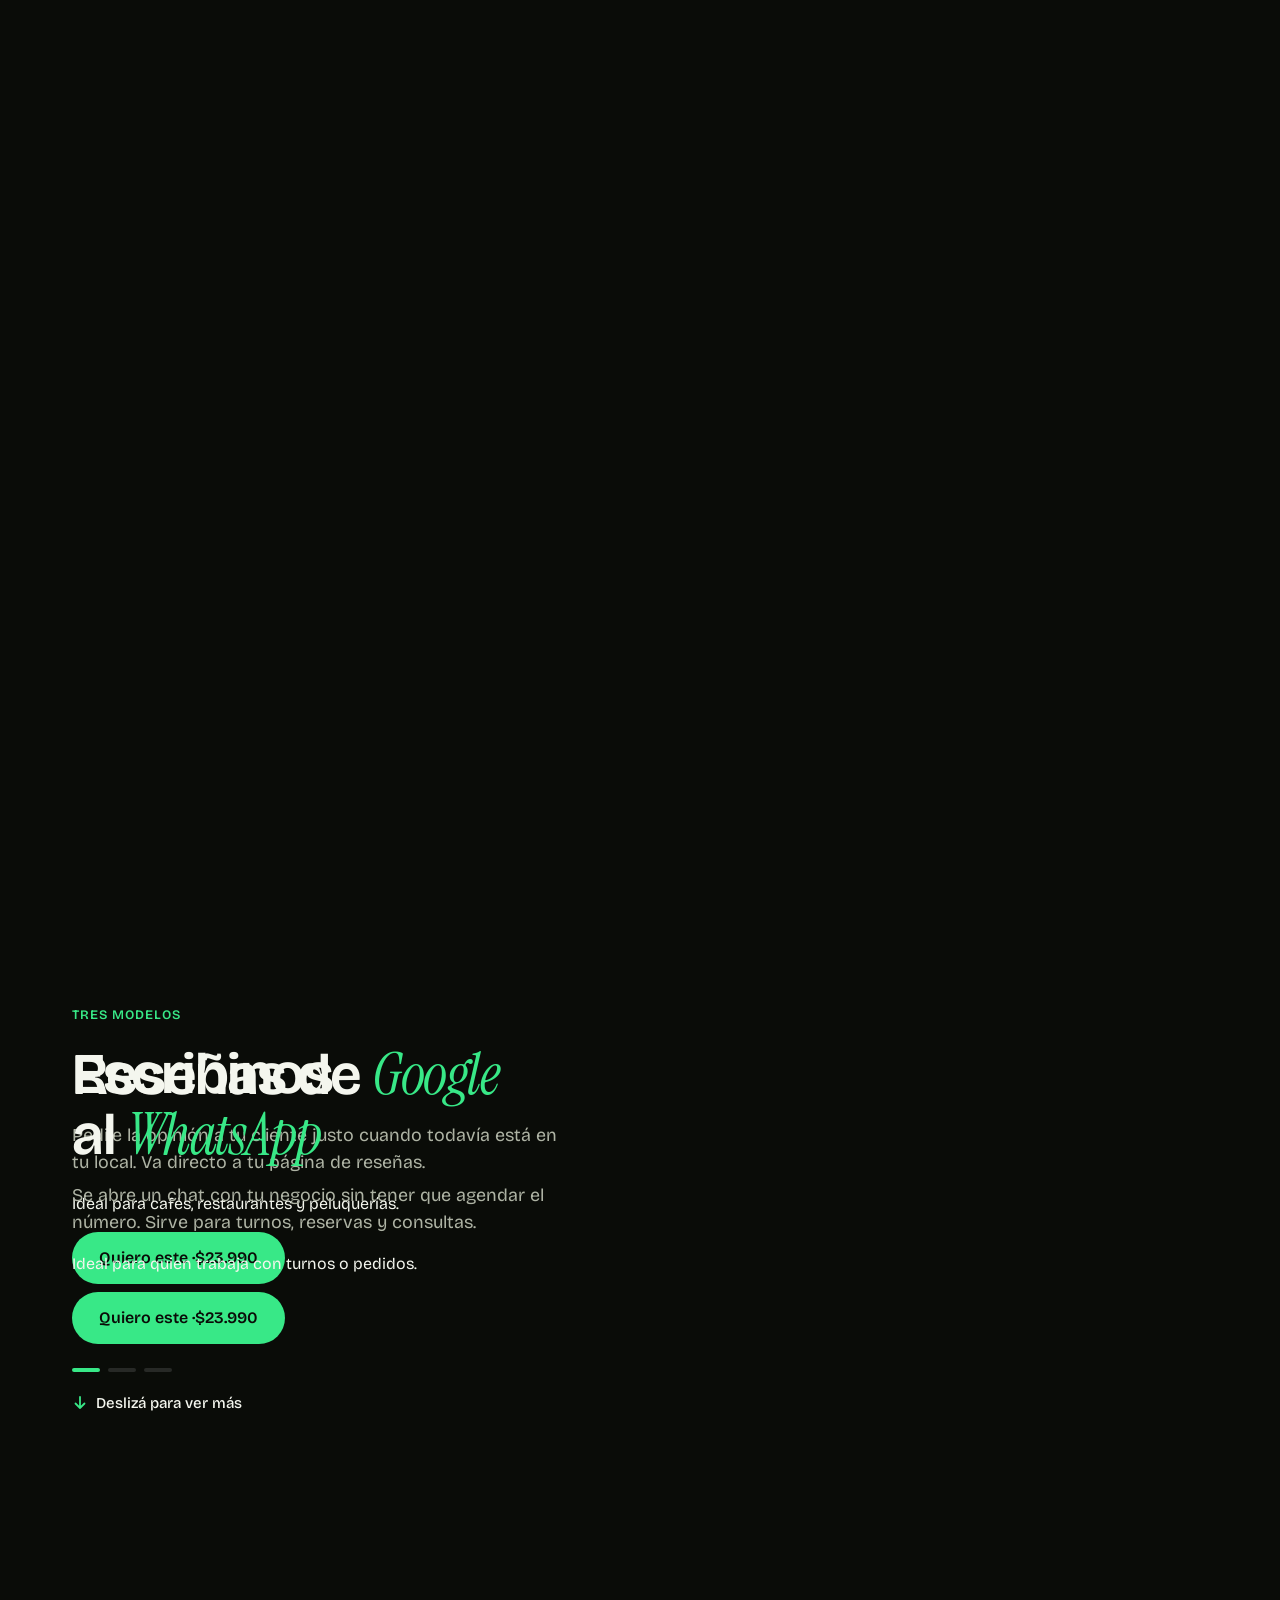
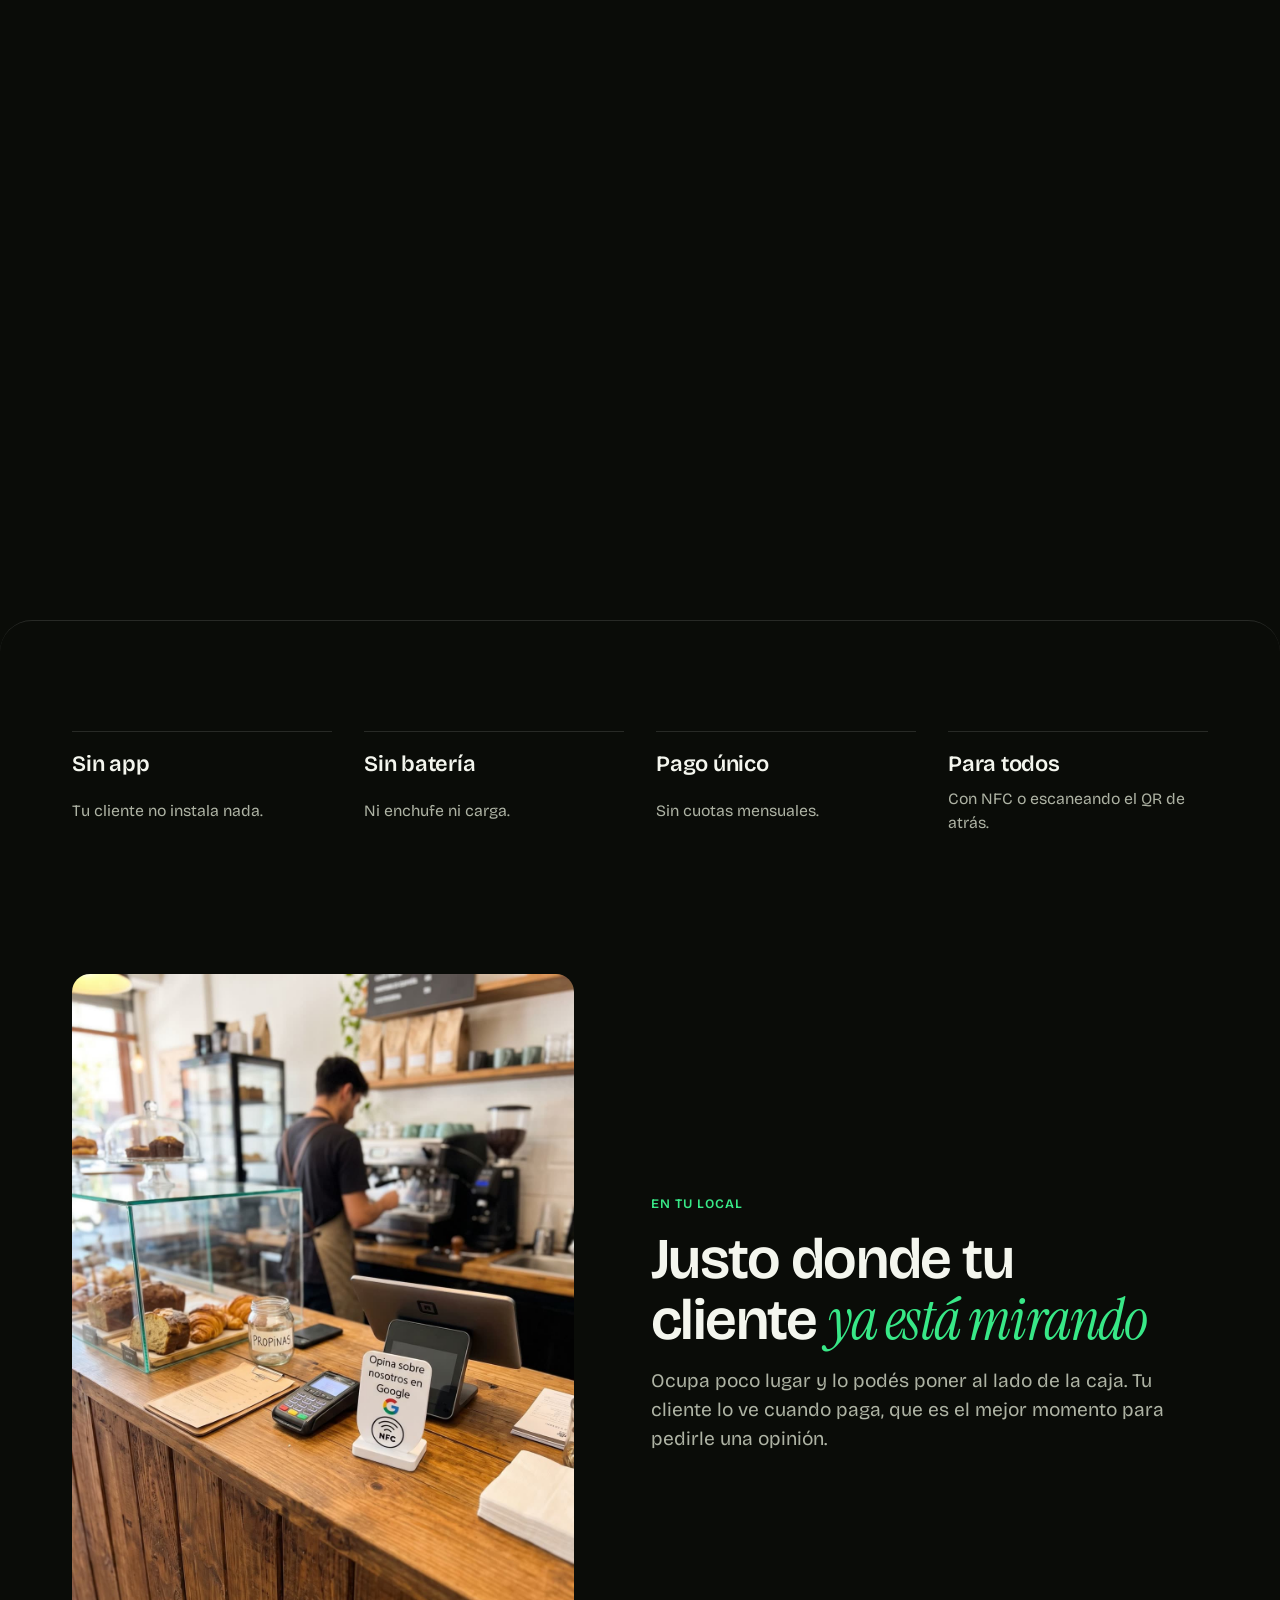
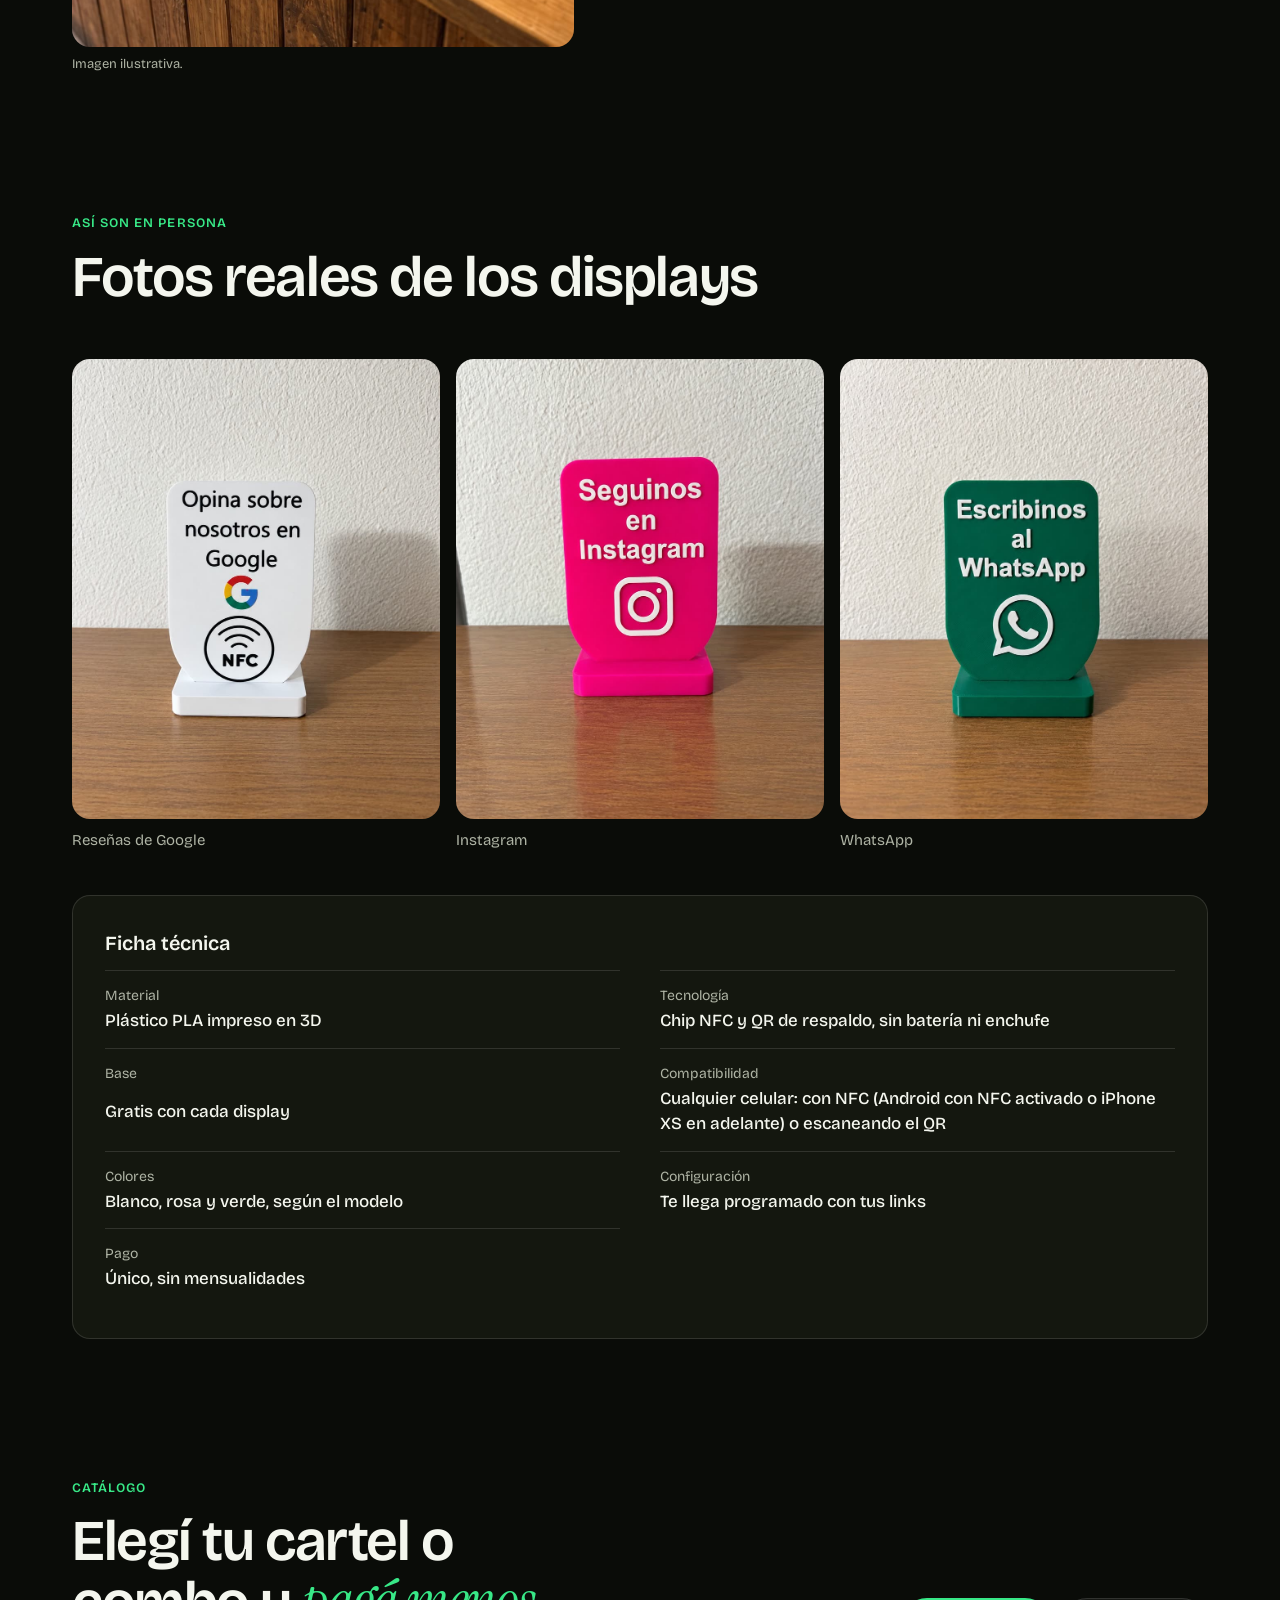
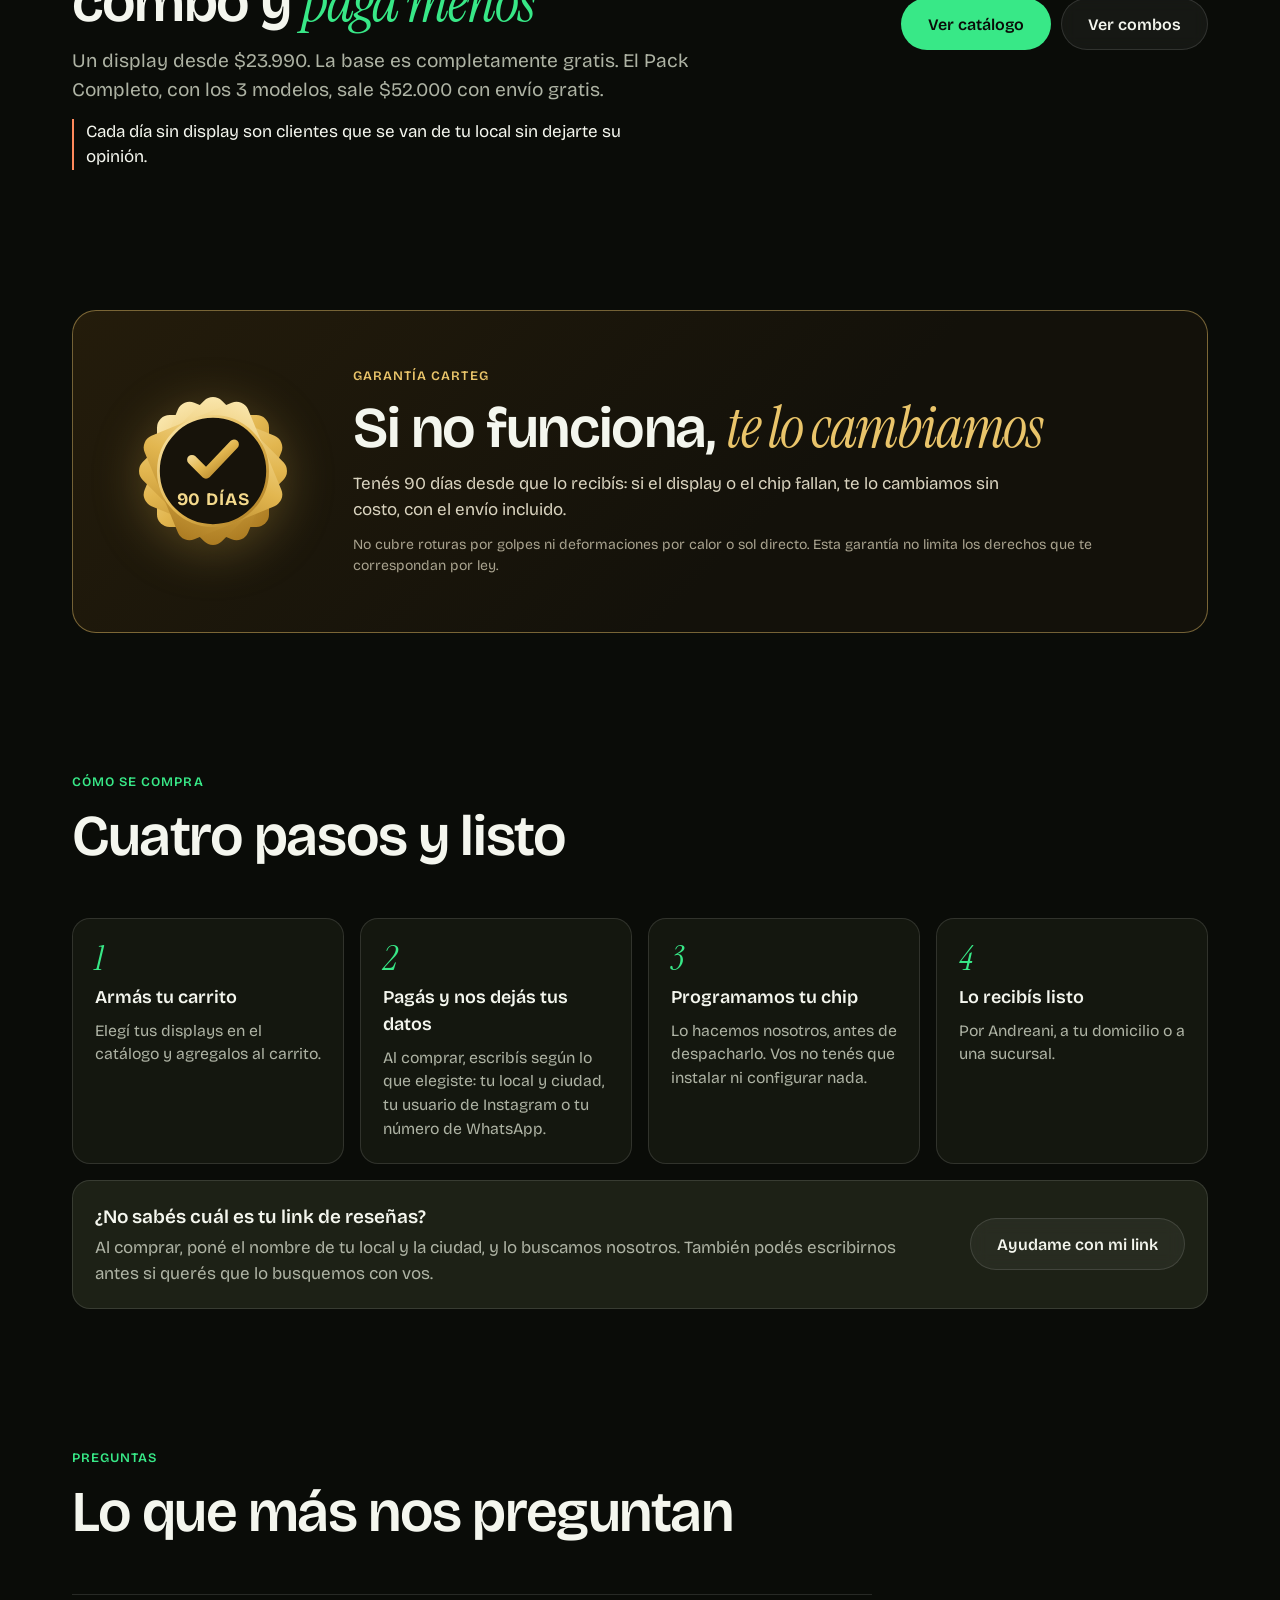
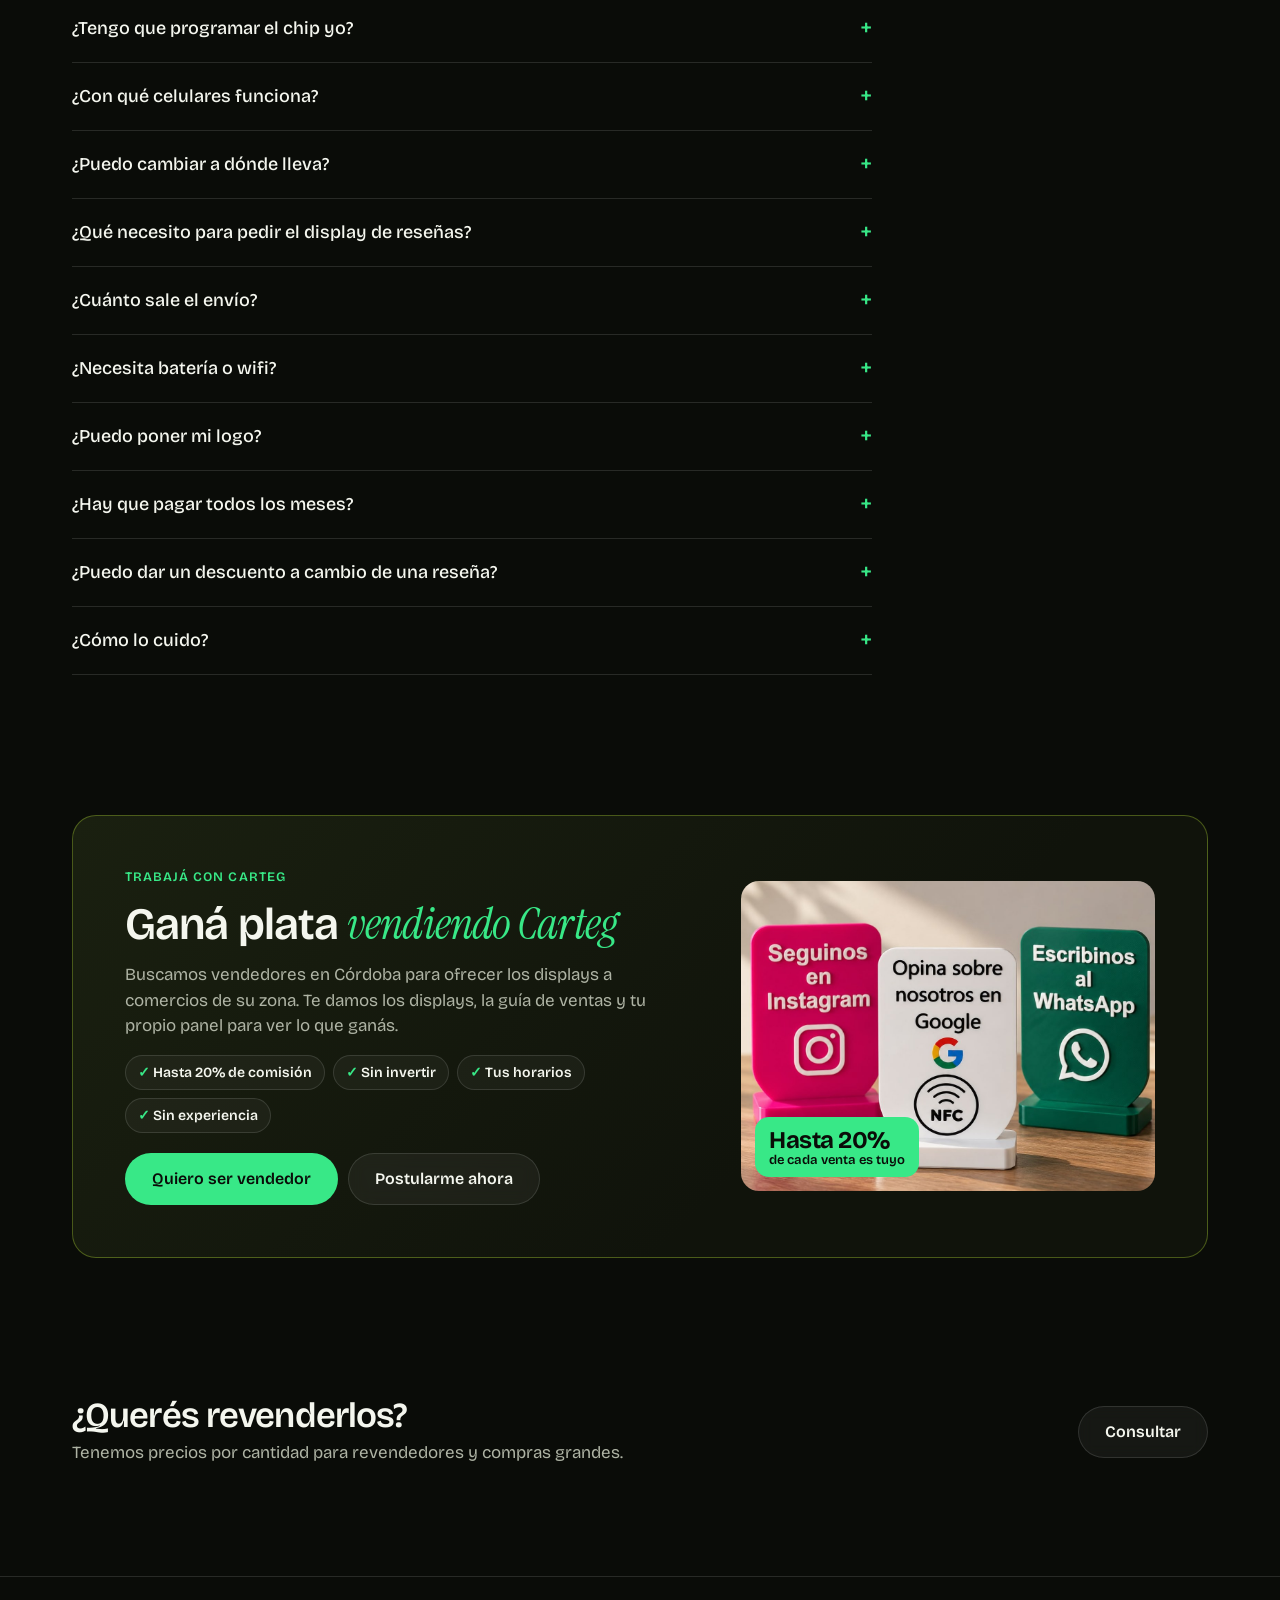
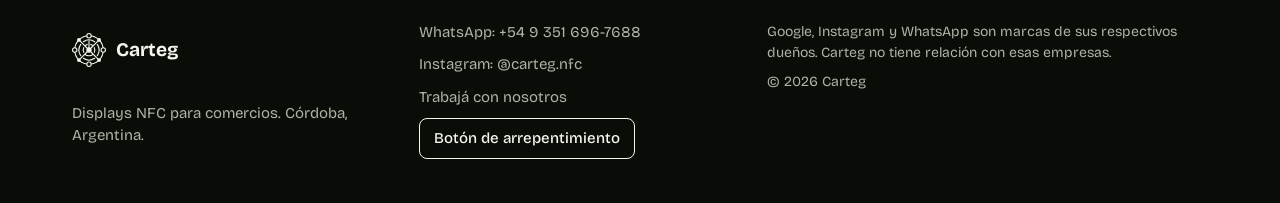
==== commit 9523d250: "Portada: franja "Trabajá con Carteg" para sumar vendedores Co-Authored-By: Claude Opus 5.5 <noreply@" ====
--- a/index.html
+++ b/index.html
@@ -13,7 +13,7 @@
     <link rel="preconnect" href="https://fonts.googleapis.com">
     <link rel="preconnect" href="https://fonts.gstatic.com" crossorigin>
     <link href="https://fonts.googleapis.com/css2?family=Bricolage+Grotesque:opsz,wght@12..96,400..700&family=Instrument+Serif:ital@1&display=swap" rel="stylesheet">
-    <link rel="stylesheet" href="styles.css?v=24">
+    <link rel="stylesheet" href="styles.css?v=25">
     <script>document.documentElement.classList.add('js');</script>
 </head>
 <body>
@@ -298,6 +298,28 @@
                 </div>
             </section>
 
+            <section class="join wrap reveal" aria-labelledby="join-title">
+                <div class="join-copy">
+                    <p class="eyebrow">Trabajá con Carteg</p>
+                    <h2 id="join-title">Ganá plata <em>vendiendo Carteg</em></h2>
+                    <p>Buscamos vendedores en Córdoba para ofrecer los displays a comercios de su zona. Te damos los displays, la guía de ventas y tu propio panel para ver lo que ganás.</p>
+                    <ul class="join-perks">
+                        <li>Hasta 20% de comisión</li>
+                        <li>Sin invertir</li>
+                        <li>Tus horarios</li>
+                        <li>Sin experiencia</li>
+                    </ul>
+                    <div class="join-actions">
+                        <a class="btn" href="/vendedores/">Quiero ser vendedor</a>
+                        <a class="btn btn-ghost" href="/vendedores/#postulate">Postularme ahora</a>
+                    </div>
+                </div>
+                <figure class="join-photo">
+                    <img src="assets/tienda/combo-completo.jpg" alt="Los tres displays de Carteg: reseñas de Google, Instagram y WhatsApp" loading="lazy" width="1200" height="900">
+                    <figcaption><strong>Hasta 20%</strong><span>de cada venta es tuyo</span></figcaption>
+                </figure>
+            </section>
+
             <section class="resellers wrap reveal">
                 <div>
                     <h2>¿Querés revenderlos?</h2>
--- a/styles.css
+++ b/styles.css
@@ -334,6 +334,27 @@
 details p { padding-bottom: 22px; max-width: 42em; color: var(--muted); }
 
 /* Revendedores */
+/* Trabajá con Carteg: sumar vendedores */
+.join { display: grid; grid-template-columns: minmax(0, 1.15fr) minmax(0, 0.85fr); gap: clamp(24px, 5vw, 56px); align-items: center; width: min(1136px, calc(100% - 64px)); padding: clamp(28px, 5vw, 52px); border: 1px solid rgba(201, 247, 58, 0.3); border-radius: 24px; background: linear-gradient(135deg, #1a2010, #10130b 65%); }
+.join-copy { display: grid; gap: 14px; justify-items: start; }
+.join-copy h2 { font-size: clamp(1.9rem, 4vw, 2.8rem); line-height: 1.05; letter-spacing: -0.02em; }
+.join-copy h2 em { font-family: var(--serif); font-weight: 400; color: var(--accent); }
+.join-copy > p:not(.eyebrow) { color: var(--muted); max-width: 34em; }
+.join-perks { display: flex; flex-wrap: wrap; gap: 8px; margin: 2px 0 6px; padding: 0; list-style: none; }
+.join-perks li { padding: 6px 12px; border: 1px solid var(--line); border-radius: 999px; background: rgba(255, 255, 255, 0.04); font-size: 0.875rem; font-weight: 600; }
+.join-perks li::before { content: '✓ '; color: var(--accent); }
+.join-actions { display: flex; flex-wrap: wrap; gap: 10px; }
+.join-photo { position: relative; margin: 0; overflow: hidden; border-radius: 18px; aspect-ratio: 4 / 3; }
+.join-photo img { width: 100%; height: 100%; object-fit: cover; }
+.join-photo figcaption { position: absolute; left: 14px; bottom: 14px; display: grid; padding: 10px 14px; border-radius: 14px; background: var(--accent); color: var(--on-accent); line-height: 1.1; }
+.join-photo figcaption strong { font-size: 1.5rem; letter-spacing: -0.02em; }
+.join-photo figcaption span { font-size: 0.8125rem; font-weight: 600; }
+@media (max-width: 760px) {
+    .join { grid-template-columns: minmax(0, 1fr); width: calc(100% - 32px); padding: 24px; }
+    .join-photo { order: -1; }
+    .join-actions { width: 100%; }
+    .join-actions .btn { flex: 1 1 160px; }
+}
 .resellers { display: flex; flex-wrap: wrap; align-items: center; justify-content: space-between; gap: 20px; }
 .resellers h2 { font-size: clamp(1.6rem, 3vw, 2.2rem); margin-bottom: 6px; }
 .resellers p { color: var(--muted); }
